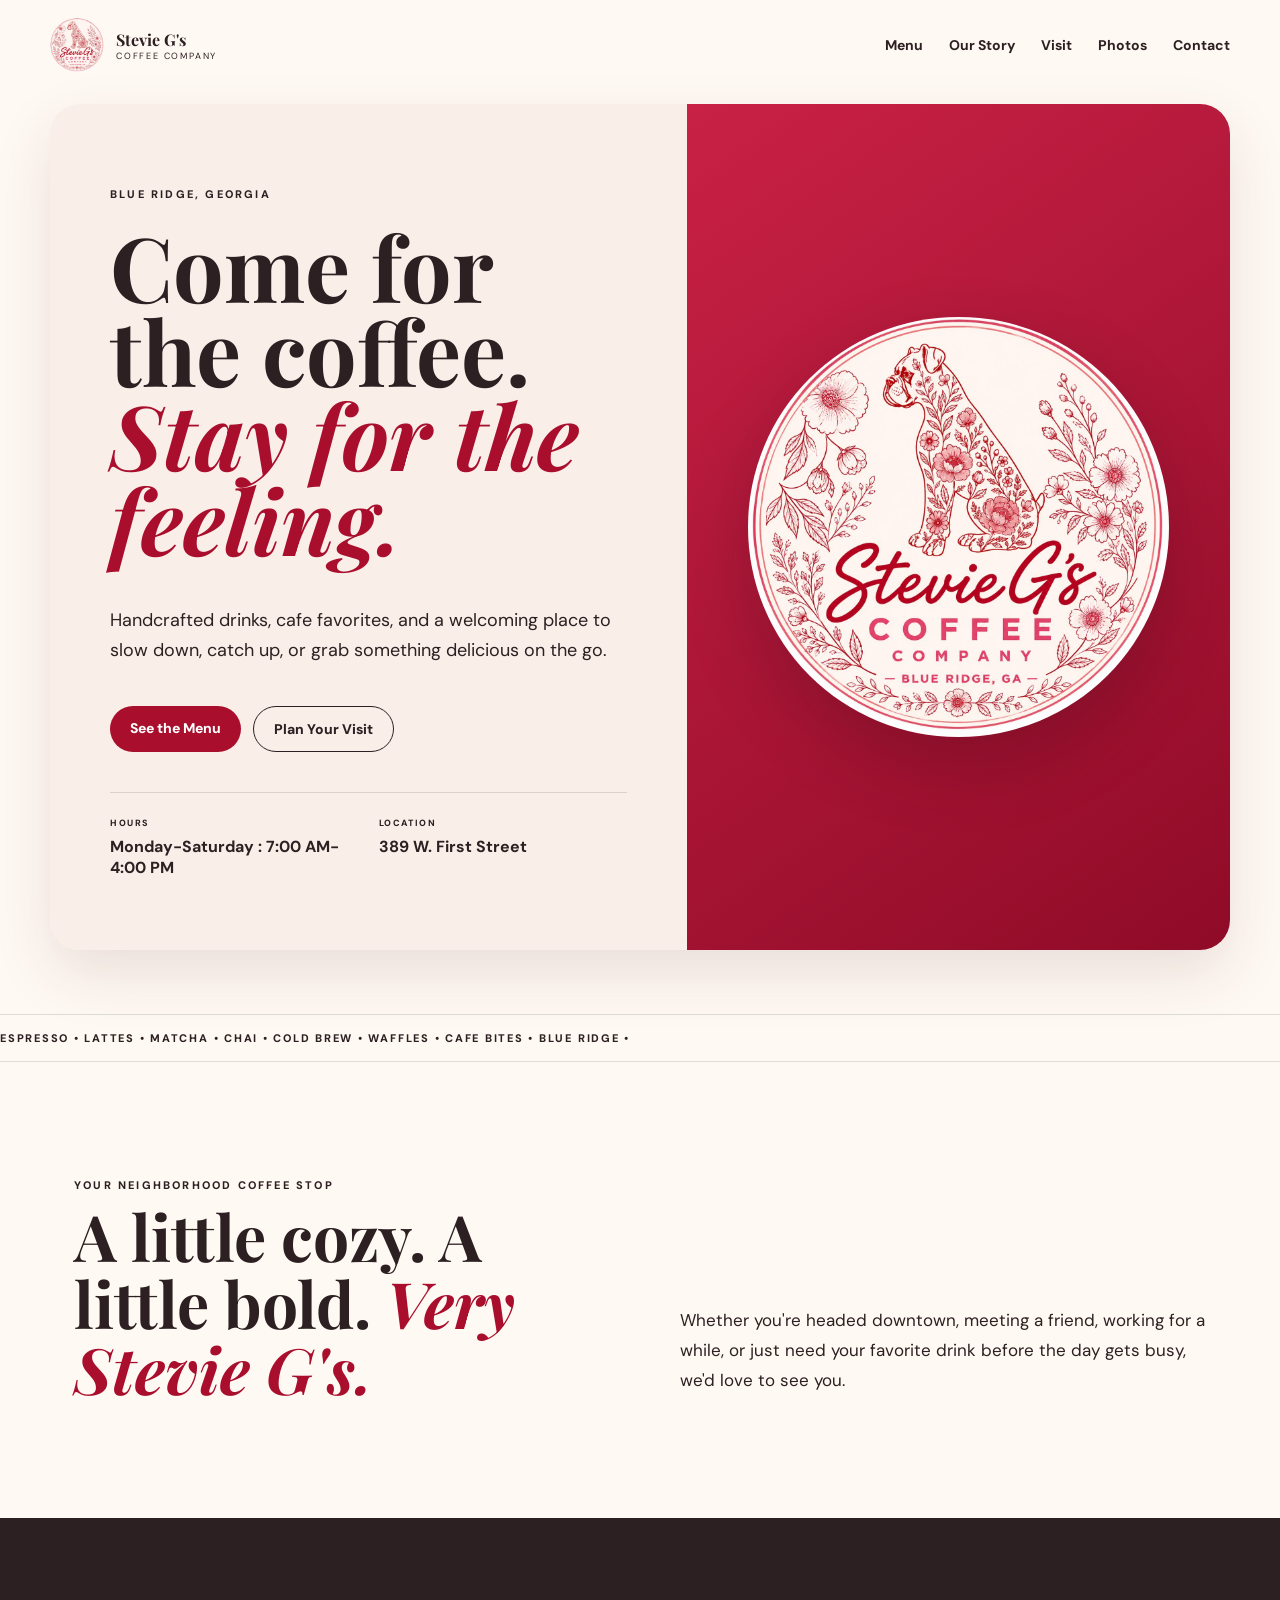
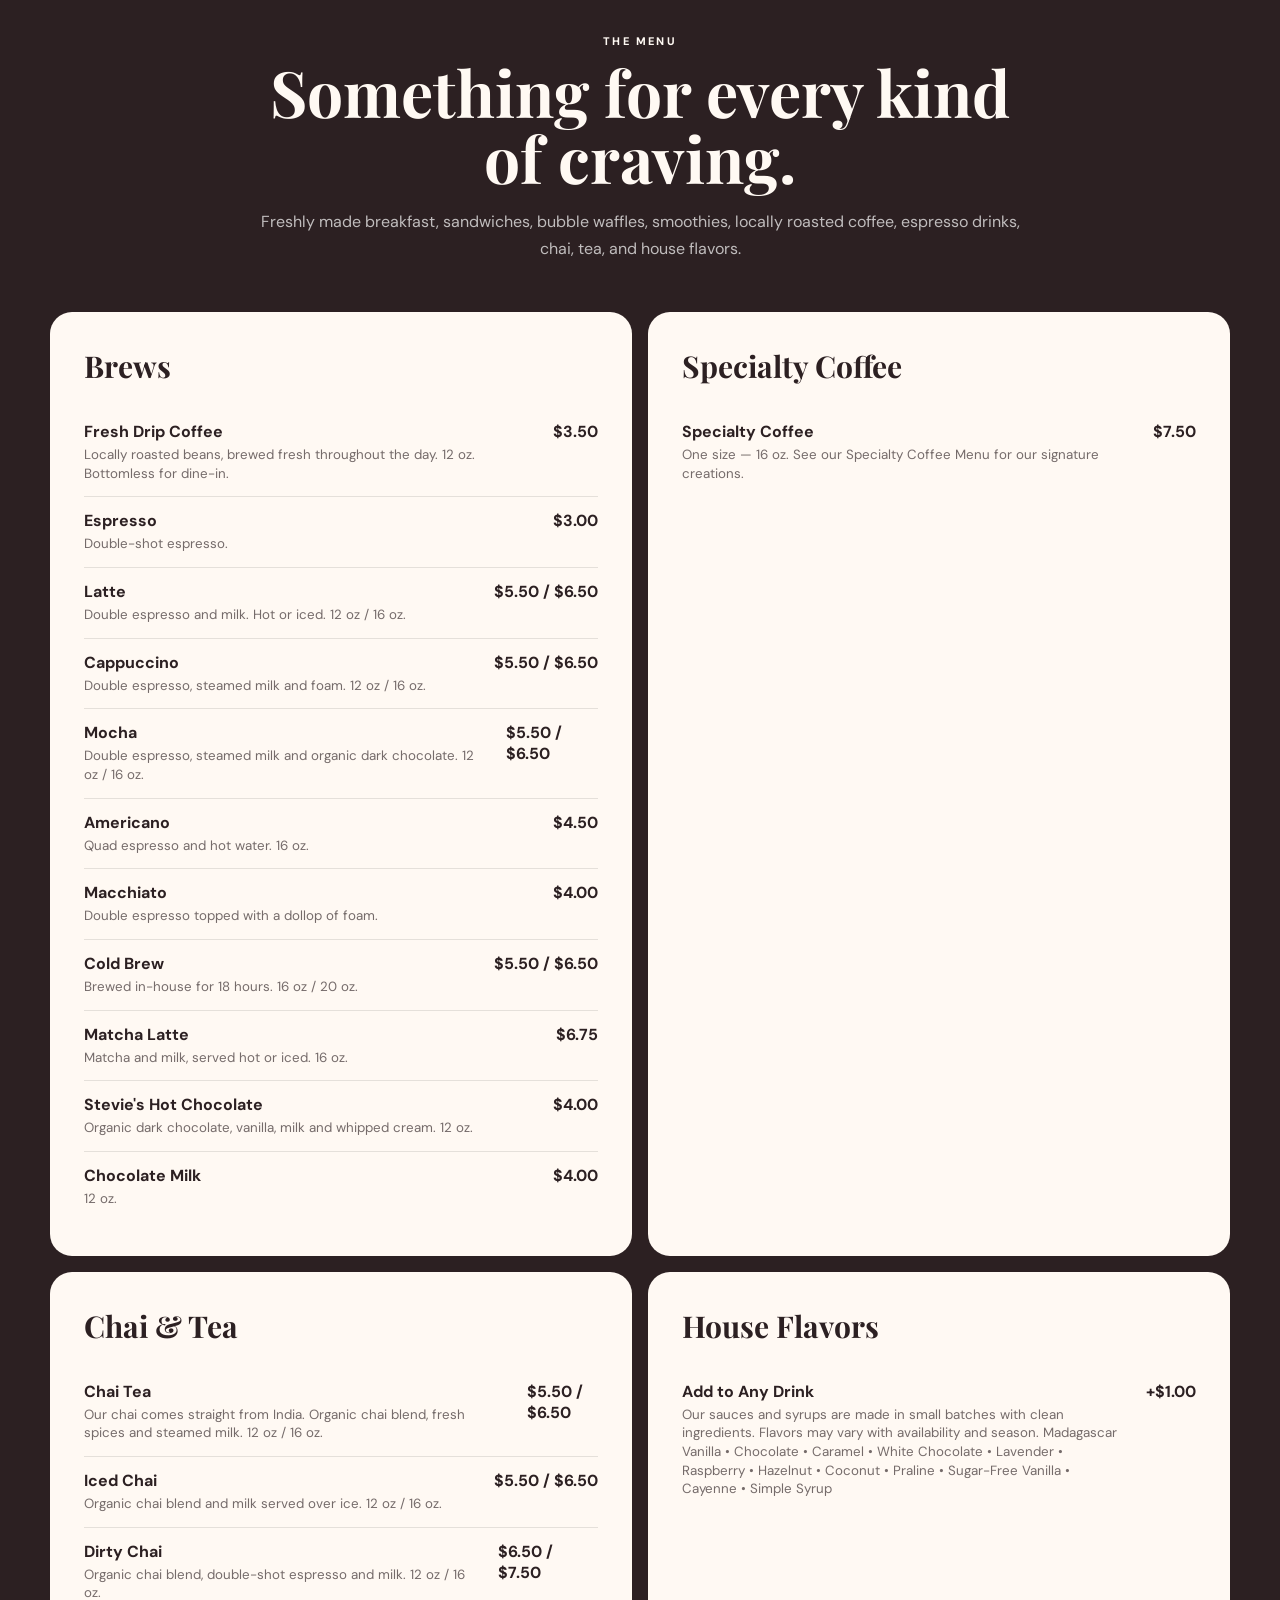
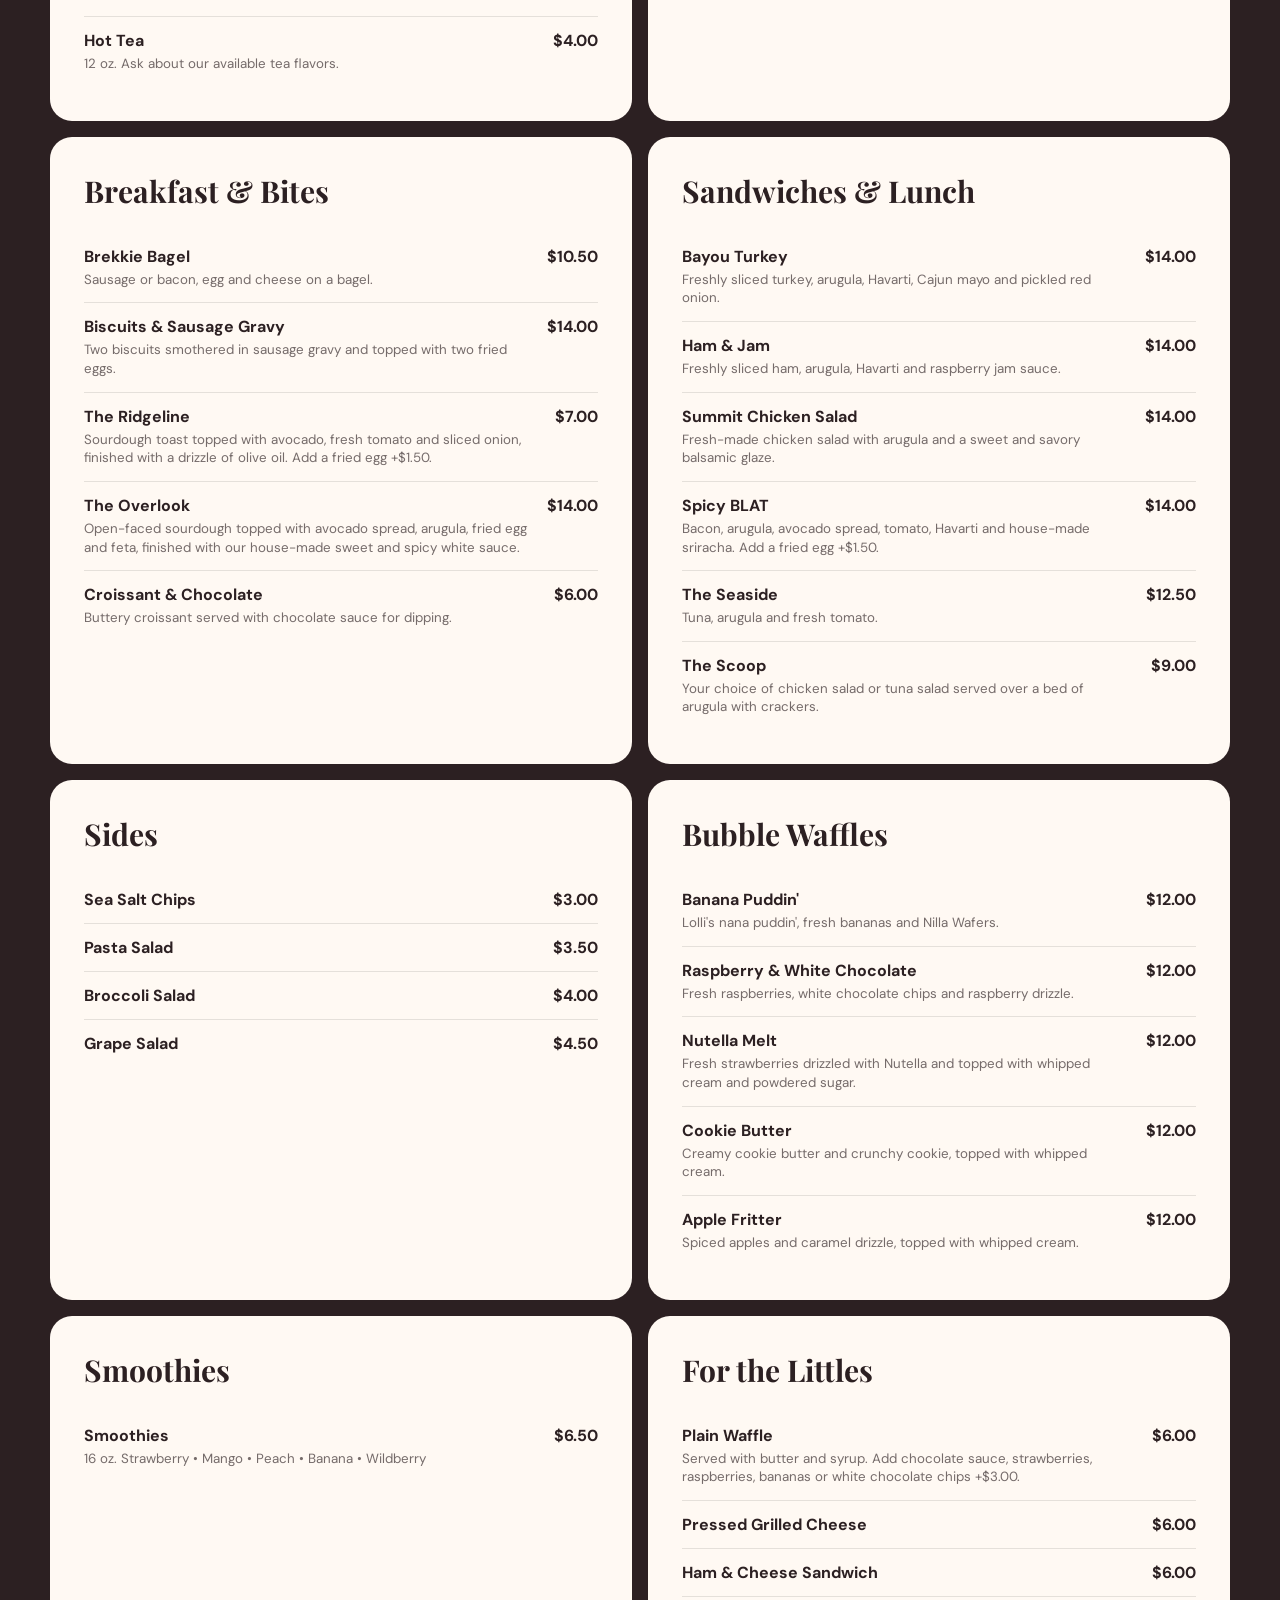
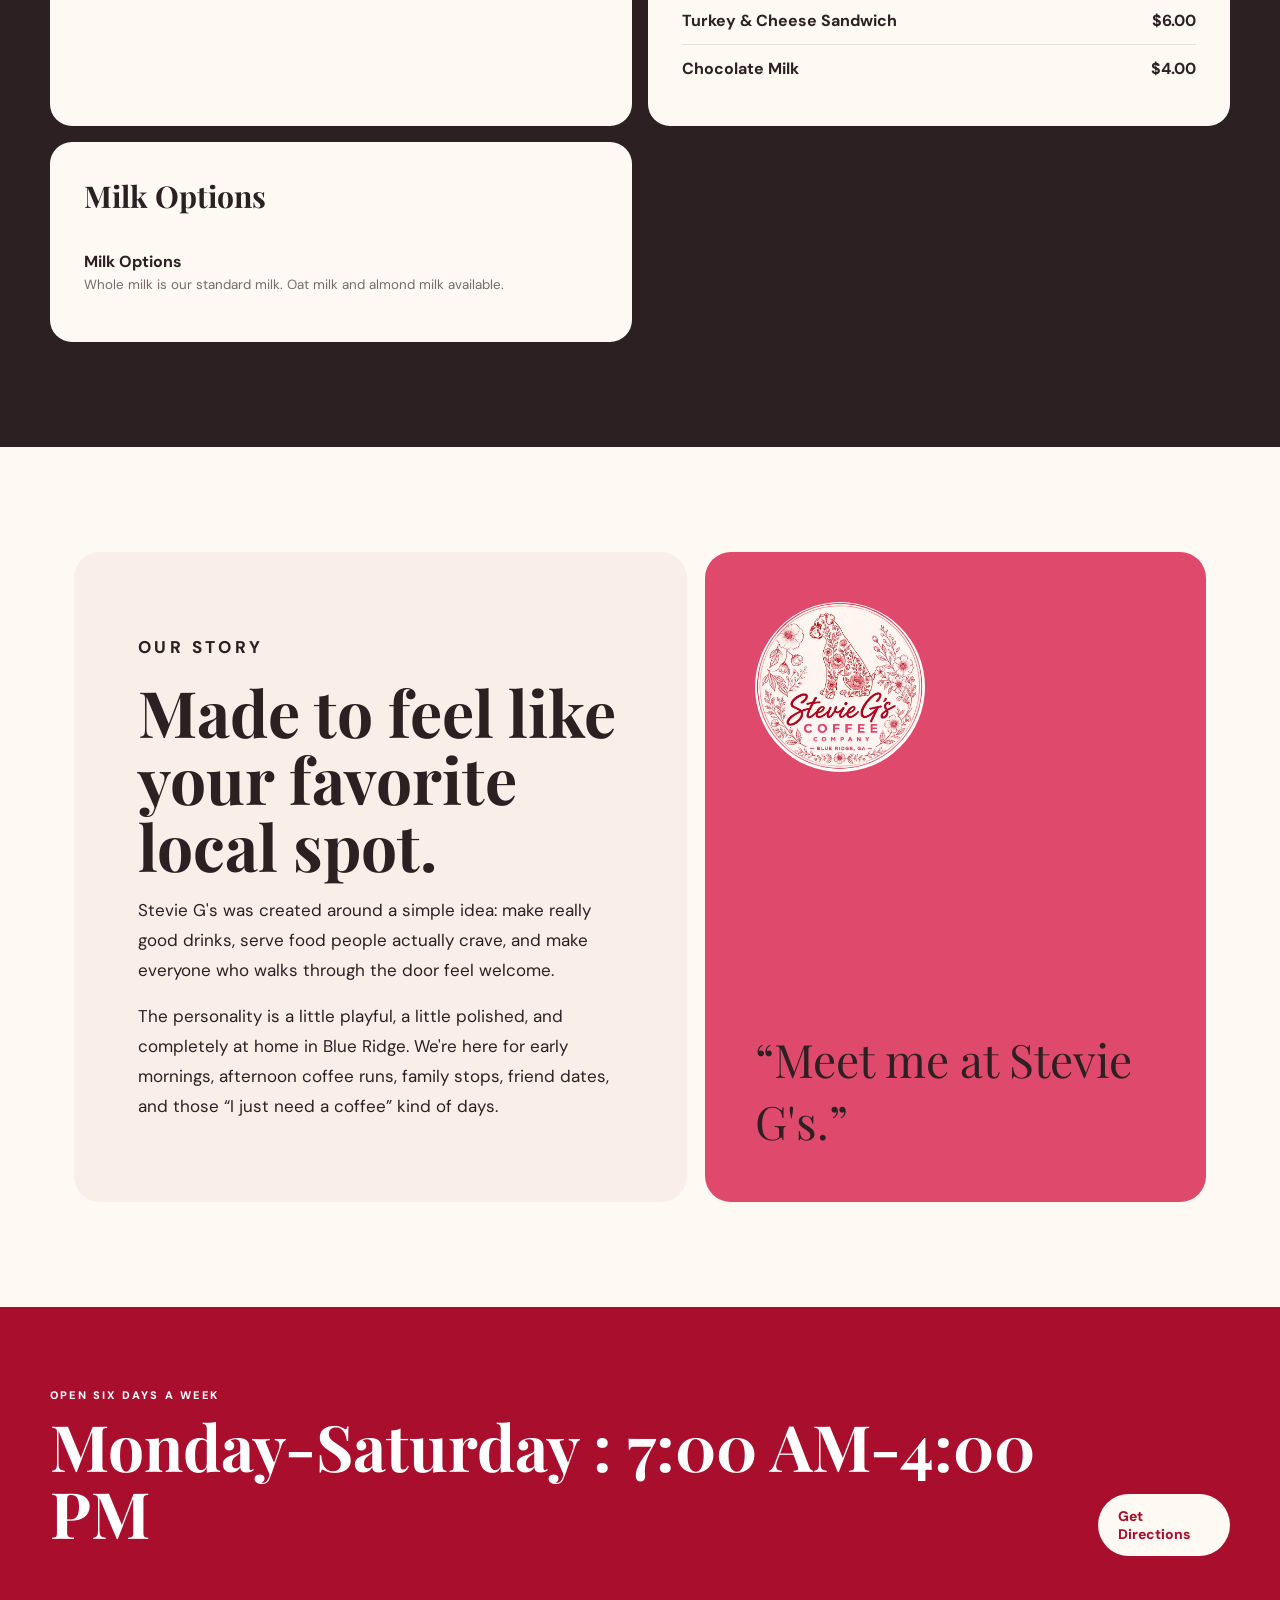
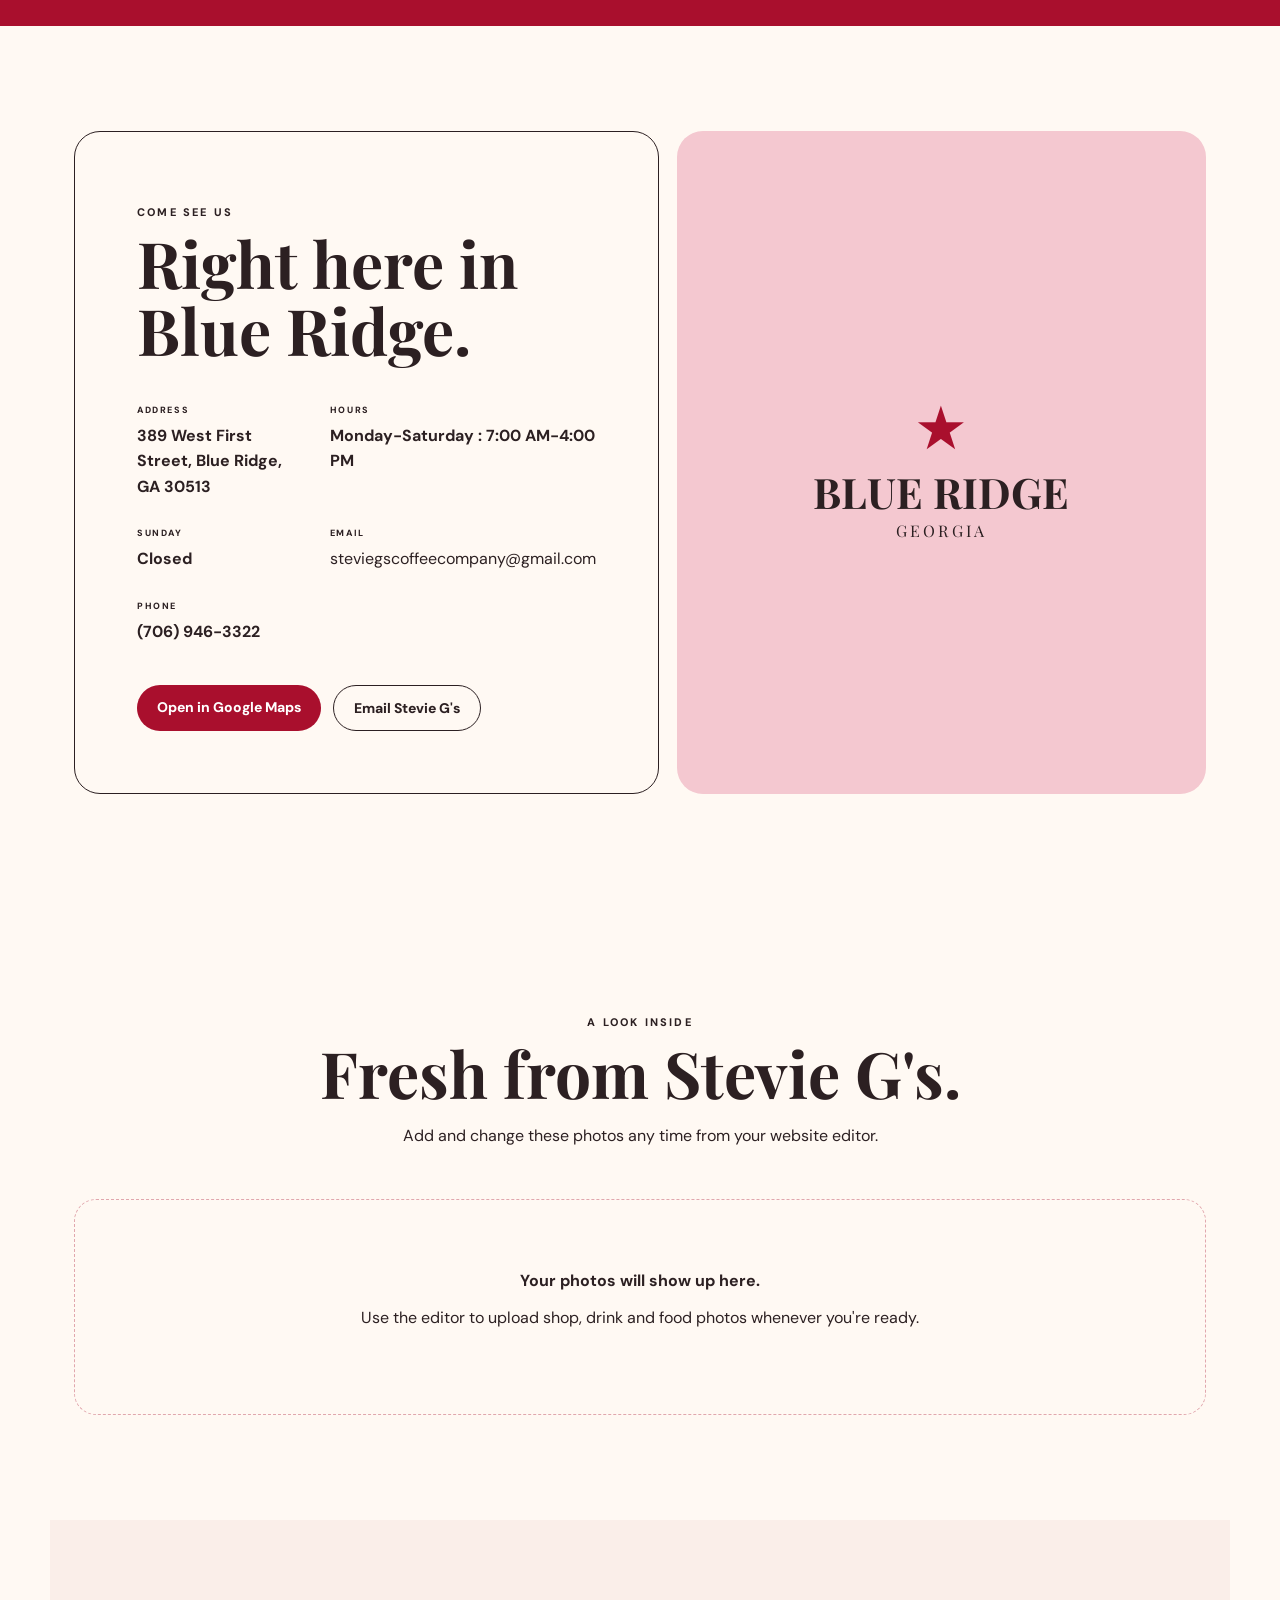
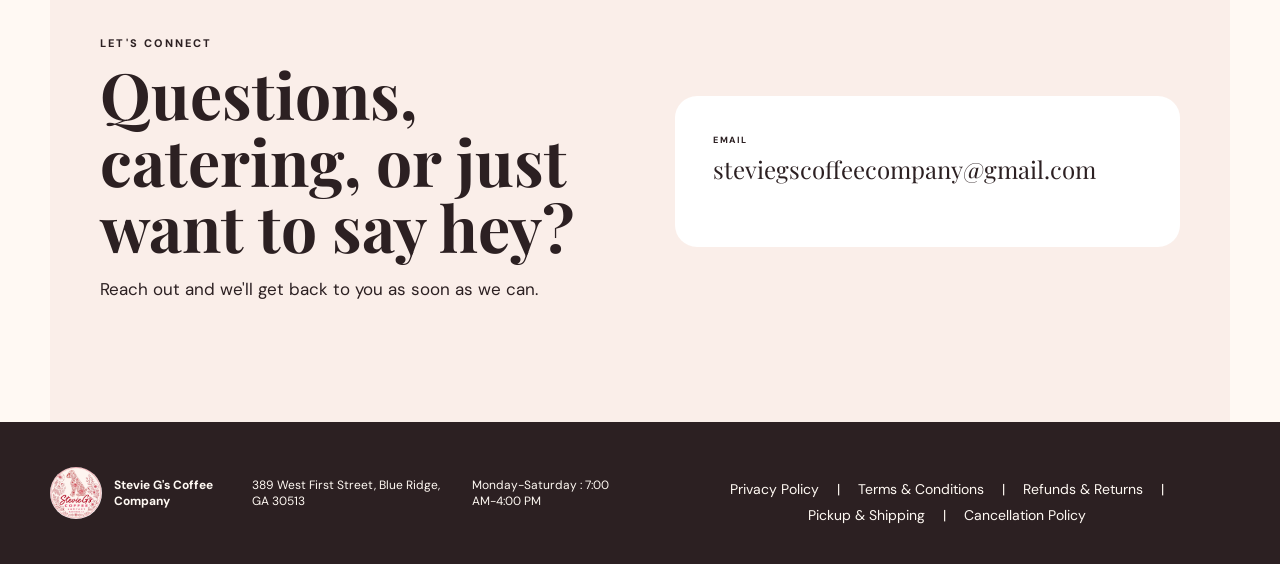
==== index.html @ 9ff04e5b "Add phone information section to index.html" ====
<!doctype html>
<html lang="en">
 <script type="application/ld+json">
{
  "@context": "https://schema.org",
  "@type": "CafeOrCoffeeShop",
  "name": "Stevie G's Coffee Company",
  "url": "https://steviegscoffee.com/",
  "logo": "https://steviegscoffee.com/stevie-gs-logo.jpg",
  "image": "https://steviegscoffee.com/stevie-gs-logo.jpg",
  "telephone": "+1-706-946-3322",
  "priceRange": "$$",
  "description": "Locally owned coffee shop in Blue Ridge, Georgia serving espresso, handcrafted lattes, cold brew, matcha, chai, breakfast and more.",
  "address": {
    "@type": "PostalAddress",
    "streetAddress": "389 West First Street",
    "addressLocality": "Blue Ridge",
    "addressRegion": "GA",
    "postalCode": "30513",
    "addressCountry": "US"
  },
  "openingHoursSpecification": [
    {
      "@type": "OpeningHoursSpecification",
      "dayOfWeek": [
        "Monday",
        "Tuesday",
        "Wednesday",
        "Thursday",
        "Friday",
        "Saturday"
      ],
      "opens": "07:00",
      "closes": "16:00"
    }
  ],
  "areaServed": {
    "@type": "City",
    "name": "Blue Ridge"
  }
}
</script>
<head>
<meta charset="utf-8">
<meta name="viewport" content="width=device-width,initial-scale=1">
<meta name="theme-color" content="#a90f2d">
<title>Stevie G's Coffee Company | Coffee Shop in Blue Ridge, GA</title>
 <meta name="description" content="Stevie G's Coffee Company is a locally owned coffee shop in Blue Ridge, Georgia serving espresso, handcrafted lattes, cold brew, matcha, chai, breakfast and more.">
<link rel="preconnect" href="https://fonts.googleapis.com">
<link rel="preconnect" href="https://fonts.gstatic.com" crossorigin>
<link href="https://fonts.googleapis.com/css2?family=DM+Sans:wght@400;500;600;700&family=Playfair+Display:ital,wght@0,600;0,700;1,600&display=swap" rel="stylesheet">
<link rel="stylesheet" href="styles.css">
</head>
<body>
<header class="site-header">
  <a class="brand" href="#home">
    <img src="stevie-gs-logo.jpg" alt="Stevie G's Coffee Company logo">
    <span><strong>Stevie G's</strong><small>Coffee Company</small></span>
  </a>
  <button class="menu-toggle" aria-expanded="false">☰</button>
  <nav class="site-nav">
    <a href="#menu">Menu</a><a href="#about">Our Story</a><a href="#visit">Visit</a><a href="#gallery">Photos</a><a href="#contact">Contact</a>
  </nav>
</header>

<main>
<section id="home" class="hero">
  <div class="hero-copy">
    <p class="eyebrow">BLUE RIDGE, GEORGIA</p>
    <h1 id="tagline">Come for the coffee.<br><em>Stay for the feeling.</em></h1>
    <p id="hero-text" class="hero-lede"></p>
    <div class="hero-actions">
      <a class="button primary" href="#menu">See the Menu</a>
      <a class="button secondary" href="#visit">Plan Your Visit</a>
    </div>
    <div class="quick">
      <div><span>HOURS</span><strong id="hours-short"></strong></div>
      <div><span>LOCATION</span><strong>389 W. First Street</strong></div>
    </div>
  </div>
  <div class="hero-photo" id="hero-photo-wrap">
    <img id="hero-photo" src="stevie-gs-logo.jpg" alt="Stevie G's Coffee Company">
  </div>
</section>

<section class="ticker"><div>ESPRESSO • LATTES • MATCHA • CHAI • COLD BREW • WAFFLES • CAFE BITES • BLUE RIDGE •</div></section>

<section class="welcome">
  <div>
    <p class="eyebrow">YOUR NEIGHBORHOOD COFFEE STOP</p>
    <h2>A little cozy. A little bold. <em>Very Stevie G's.</em></h2>
  </div>
  <p>Whether you're headed downtown, meeting a friend, working for a while, or just need your favorite drink before the day gets busy, we'd love to see you.</p>
</section>

<section id="menu" class="menu-section">
  <div class="heading light">
    <p class="eyebrow">THE MENU</p>
    <h2>Something for every kind of craving.</h2>
    <p id="menu-intro"></p>
  </div>
  <div id="menu-sections" class="menu-sections"></div>
</section>

<section id="about" class="story">
  <div class="story-copy">
    <p class="eyebrow">OUR STORY</p>
    <h2 id="about-title"></h2>
    <p id="about-1"></p>
    <p id="about-2"></p>
  </div>
  <div class="story-logo">
    <img src="stevie-gs-logo.jpg" alt="">
    <blockquote>“Meet me at Stevie G's.”</blockquote>
  </div>
</section>

<section class="hours-strip">
  <div><p class="eyebrow">OPEN SIX DAYS A WEEK</p><h2 id="hours-large"></h2></div>
  <a class="button cream" href="#visit">Get Directions</a>
</section>

<section id="visit" class="visit">
  <div class="visit-card">
    <p class="eyebrow">COME SEE US</p><h2>Right here in Blue Ridge.</h2>
    <div class="details">
      <div><span>ADDRESS</span><strong id="address"></strong></div>
      <div><span>HOURS</span><strong id="hours"></strong></div>
      <div><span>SUNDAY</span><strong id="sunday"></strong></div>
      <div><span>EMAIL</span><a id="email-link"></a></div>
     <div><span>PHONE</span><strong id="phone"></strong></div>
    </div>
    <div class="hero-actions">
      <a id="maps-link" class="button primary" target="_blank" rel="noopener">Open in Google Maps</a>
      <a id="email-button" class="button secondary">Email Stevie G's</a>
      <a id="order-button" class="button secondary hidden" target="_blank" rel="noopener">Order Online</a>
    </div>
  </div>
  <div class="map-card"><div class="pin">★</div><strong>BLUE RIDGE</strong><span>GEORGIA</span></div>
</section>

<section id="gallery" class="gallery">
  <div class="heading">
    <p class="eyebrow">A LOOK INSIDE</p><h2>Fresh from Stevie G's.</h2>
    <p>Add and change these photos any time from your website editor.</p>
  </div>
  <div id="gallery-grid" class="gallery-grid"></div>
</section>

<section id="contact" class="contact">
  <div>
    <p class="eyebrow">LET'S CONNECT</p><h2>Questions, catering, or just want to say hey?</h2>
    <p>Reach out and we'll get back to you as soon as we can.</p>
  </div>
  <div class="contact-card">
    <span>EMAIL</span><a id="contact-email"></a>
    <div id="social-links" class="social-links"></div>
  </div>
</section>
</main>

<footer>
  <div class="footer-brand"><img src="stevie-gs-logo.jpg" alt=""><strong>Stevie G's Coffee Company</strong></div>
  <p id="footer-address"></p><p id="footer-hours"></p>
  <div class="policy-links" style="display:flex; flex-wrap:wrap; justify-content:center; gap:8px 18px; margin-top:18px; font-size:14px;">
  <a href="privacy.html">Privacy Policy</a>
  <span>|</span>
  <a href="terms.html">Terms &amp; Conditions</a>
  <span>|</span>
  <a href="refunds.html">Refunds &amp; Returns</a>
  <span>|</span>
  <a href="shipping.html">Pickup &amp; Shipping</a>
  <span>|</span>
  <a href="cancellations.html">Cancellation Policy</a>
</div>
</footer>
<script src="script.js"></script>
</body>
</html>
---- styles.css ----
:root{--ink:#2c2022;--berry:#a90f2d;--rose:#df496b;--blush:#faeee9;--cream:#fff9f3;--soft:#f4c8d0;--max:1180px}
*{box-sizing:border-box}html{scroll-behavior:smooth}body{margin:0;background:var(--cream);color:var(--ink);font-family:"DM Sans",sans-serif}a{text-decoration:none;color:inherit}img{max-width:100%;display:block}.hidden{display:none!important}.site-header{width:min(var(--max),calc(100% - 32px));margin:auto;padding:18px 0;display:flex;align-items:center;justify-content:space-between;position:relative;z-index:10}.brand{display:flex;align-items:center;gap:12px}.brand img{width:54px;height:54px;border-radius:50%;object-fit:cover}.brand span{display:flex;flex-direction:column}.brand strong,h1,h2,h3,blockquote{font-family:"Playfair Display",serif}.brand small{font-size:9px;letter-spacing:.2em;text-transform:uppercase}.site-nav{display:flex;gap:26px;font-size:14px;font-weight:700}.menu-toggle{display:none;border:0;background:none;font-size:26px}.hero{width:min(var(--max),calc(100% - 32px));margin:14px auto 64px;display:grid;grid-template-columns:1.08fr .92fr;min-height:640px;border-radius:30px;overflow:hidden;box-shadow:0 24px 60px rgba(85,34,44,.12)}.hero-copy{background:var(--blush);padding:72px 60px;display:flex;flex-direction:column;justify-content:center}.eyebrow{font-size:11px;font-weight:800;letter-spacing:.2em}.hero h1{font-size:clamp(52px,7vw,90px);line-height:.94;margin:12px 0 26px}.hero h1 em,h2 em{color:var(--berry)}.hero-lede{font-size:18px;line-height:1.7}.hero-actions{display:flex;gap:12px;flex-wrap:wrap;margin-top:22px}.button{display:inline-flex;padding:13px 20px;border-radius:999px;font-size:14px;font-weight:800}.primary{background:var(--berry);color:#fff}.secondary{border:1px solid var(--ink)}.cream{background:var(--cream);color:var(--berry)}.quick{display:grid;grid-template-columns:1fr 1fr;gap:20px;border-top:1px solid rgba(0,0,0,.12);padding-top:24px;margin-top:40px}.quick span,.details span,.contact-card span{display:block;font-size:9px;letter-spacing:.18em;font-weight:800;margin-bottom:7px}.hero-photo{background:linear-gradient(145deg,#c92146,#8f0b27);display:grid;place-items:center;padding:50px}.hero-photo img{width:min(470px,95%);aspect-ratio:1;border-radius:50%;object-fit:cover;box-shadow:0 28px 70px rgba(46,7,16,.24)}.ticker{overflow:hidden;white-space:nowrap;border-block:1px solid rgba(0,0,0,.12);padding:16px 0;font-size:11px;font-weight:800;letter-spacing:.16em}.ticker div{width:max-content}.welcome,.story,.visit,.contact,.gallery{width:min(var(--max),100%);margin:auto;padding:105px 24px}.welcome{display:grid;grid-template-columns:1fr 1fr;gap:80px;align-items:end}.welcome h2,.heading h2,.story h2,.visit h2,.contact h2,.hours-strip h2{font-size:clamp(42px,5vw,68px);line-height:1.04;margin:10px 0}.welcome>p{font-size:17px;line-height:1.75}.menu-section{background:var(--ink);color:var(--cream);padding:105px 24px}.heading{max-width:760px;margin:0 auto 50px;text-align:center}.heading p:last-child{line-height:1.7}.light p:last-child{color:rgba(255,255,255,.7)}.menu-sections{width:min(var(--max),100%);margin:auto;display:grid;grid-template-columns:repeat(2,1fr);gap:16px}.menu-box{background:#fff9f3;color:var(--ink);border-radius:22px;padding:34px}.menu-box h3{font-size:30px;margin:0 0 22px}.menu-item{display:flex;justify-content:space-between;gap:20px;padding:13px 0;border-top:1px solid rgba(0,0,0,.1)}.menu-item:first-of-type{border-top:0}.menu-item strong{display:block}.menu-item small{display:block;margin-top:4px;opacity:.65;line-height:1.4}.empty-note{opacity:.6;font-style:italic}.story{display:grid;grid-template-columns:1.1fr .9fr;gap:18px}.story-copy{background:var(--blush);padding:64px;border-radius:26px}.story-copy p{font-size:17px;line-height:1.75}.story-logo{background:var(--rose);border-radius:26px;padding:50px;display:flex;flex-direction:column;justify-content:flex-end}.story-logo img{width:170px;height:170px;border-radius:50%;object-fit:cover;margin-bottom:auto}.story-logo blockquote{font-size:46px;margin:30px 0 0}.hours-strip{background:var(--berry);color:#fff;padding:70px max(24px,calc((100vw - var(--max))/2));display:flex;justify-content:space-between;align-items:end;gap:30px}.hours-strip h2{white-space:pre-line}.visit{display:grid;grid-template-columns:1.05fr .95fr;gap:18px}.visit-card{border:1px solid var(--ink);border-radius:26px;padding:62px}.details{display:grid;grid-template-columns:1fr 1fr;gap:28px;margin:40px 0}.details strong,.details a{line-height:1.6}.map-card{min-height:520px;border-radius:26px;background:var(--soft);display:flex;flex-direction:column;justify-content:center;align-items:center;font-family:"Playfair Display",serif}.map-card .pin{font-size:60px;color:var(--berry)}.map-card strong{font-size:42px}.map-card span{letter-spacing:.2em}.gallery-grid{display:grid;grid-template-columns:repeat(3,1fr);gap:14px}.gallery-grid img{width:100%;height:320px;object-fit:cover;border-radius:20px}.gallery-empty{grid-column:1/-1;border:1px dashed rgba(169,15,45,.35);border-radius:22px;padding:70px 20px;text-align:center}.contact{display:grid;grid-template-columns:1fr 1fr;gap:70px;align-items:center;background:var(--blush);max-width:none;padding-inline:max(24px,calc((100vw - var(--max))/2))}.contact>div:first-child>p:last-child{font-size:17px}.contact-card{background:#fff;border-radius:22px;padding:38px}.contact-card>a{font-family:"Playfair Display",serif;font-size:24px;word-break:break-word}.social-links{display:flex;gap:10px;margin-top:24px;flex-wrap:wrap}.social-links a{border:1px solid var(--ink);border-radius:999px;padding:9px 14px;font-size:13px;font-weight:700}footer{background:var(--ink);color:var(--cream);padding:40px max(24px,calc((100vw - var(--max))/2));display:flex;justify-content:space-between;gap:30px;align-items:center;font-size:12px}.footer-brand{display:flex;gap:12px;align-items:center}.footer-brand img{width:52px;height:52px;border-radius:50%;object-fit:cover}
@media(max-width:900px){.menu-toggle{display:block}.site-nav{display:none;position:absolute;top:76px;left:0;right:0;background:var(--cream);padding:20px;border-radius:16px;box-shadow:0 20px 50px rgba(0,0,0,.12);flex-direction:column}.site-nav.open{display:flex}.hero,.welcome,.story,.visit,.contact{grid-template-columns:1fr}.hero-copy{padding:55px 36px}.hero-photo{min-height:450px}.menu-sections{grid-template-columns:1fr}.welcome{gap:24px}.contact{gap:25px}.gallery-grid{grid-template-columns:1fr 1fr}footer{flex-direction:column;align-items:flex-start}}
@media(max-width:560px){.brand span{display:none}.hero{width:calc(100% - 20px)}.hero-copy{padding:44px 24px}.hero h1{font-size:50px}.quick,.details{grid-template-columns:1fr}.hero-photo{min-height:360px;padding:30px}.welcome,.story,.visit,.gallery{padding:75px 20px}.story-copy,.story-logo,.visit-card{padding:34px 26px}.gallery-grid{grid-template-columns:1fr}.gallery-grid img{height:260px}.hours-strip{flex-direction:column;align-items:flex-start}.contact{padding-block:75px}}

                                                                                                                                                                                                                                                                                                                                                                                                                    /* Keep contact email from breaking awkwardly */
#contact-email {
  white-space: nowrap;
  font-size: clamp(16px, 2vw, 24px);
}

@media (max-width: 560px) {
  #contact-email {
    font-size: 14px;
  }
}
.contact-card {
  min-width: 360px;
}

#contact-email {
  display: block;
  white-space: nowrap !important;
  overflow-wrap: normal !important;
  word-break: normal !important;
}

@media (max-width: 560px) {
  .contact-card {
    min-width: 0;
    width: 100%;
  }

  #contact-email {
    font-size: 13px;
  }
}
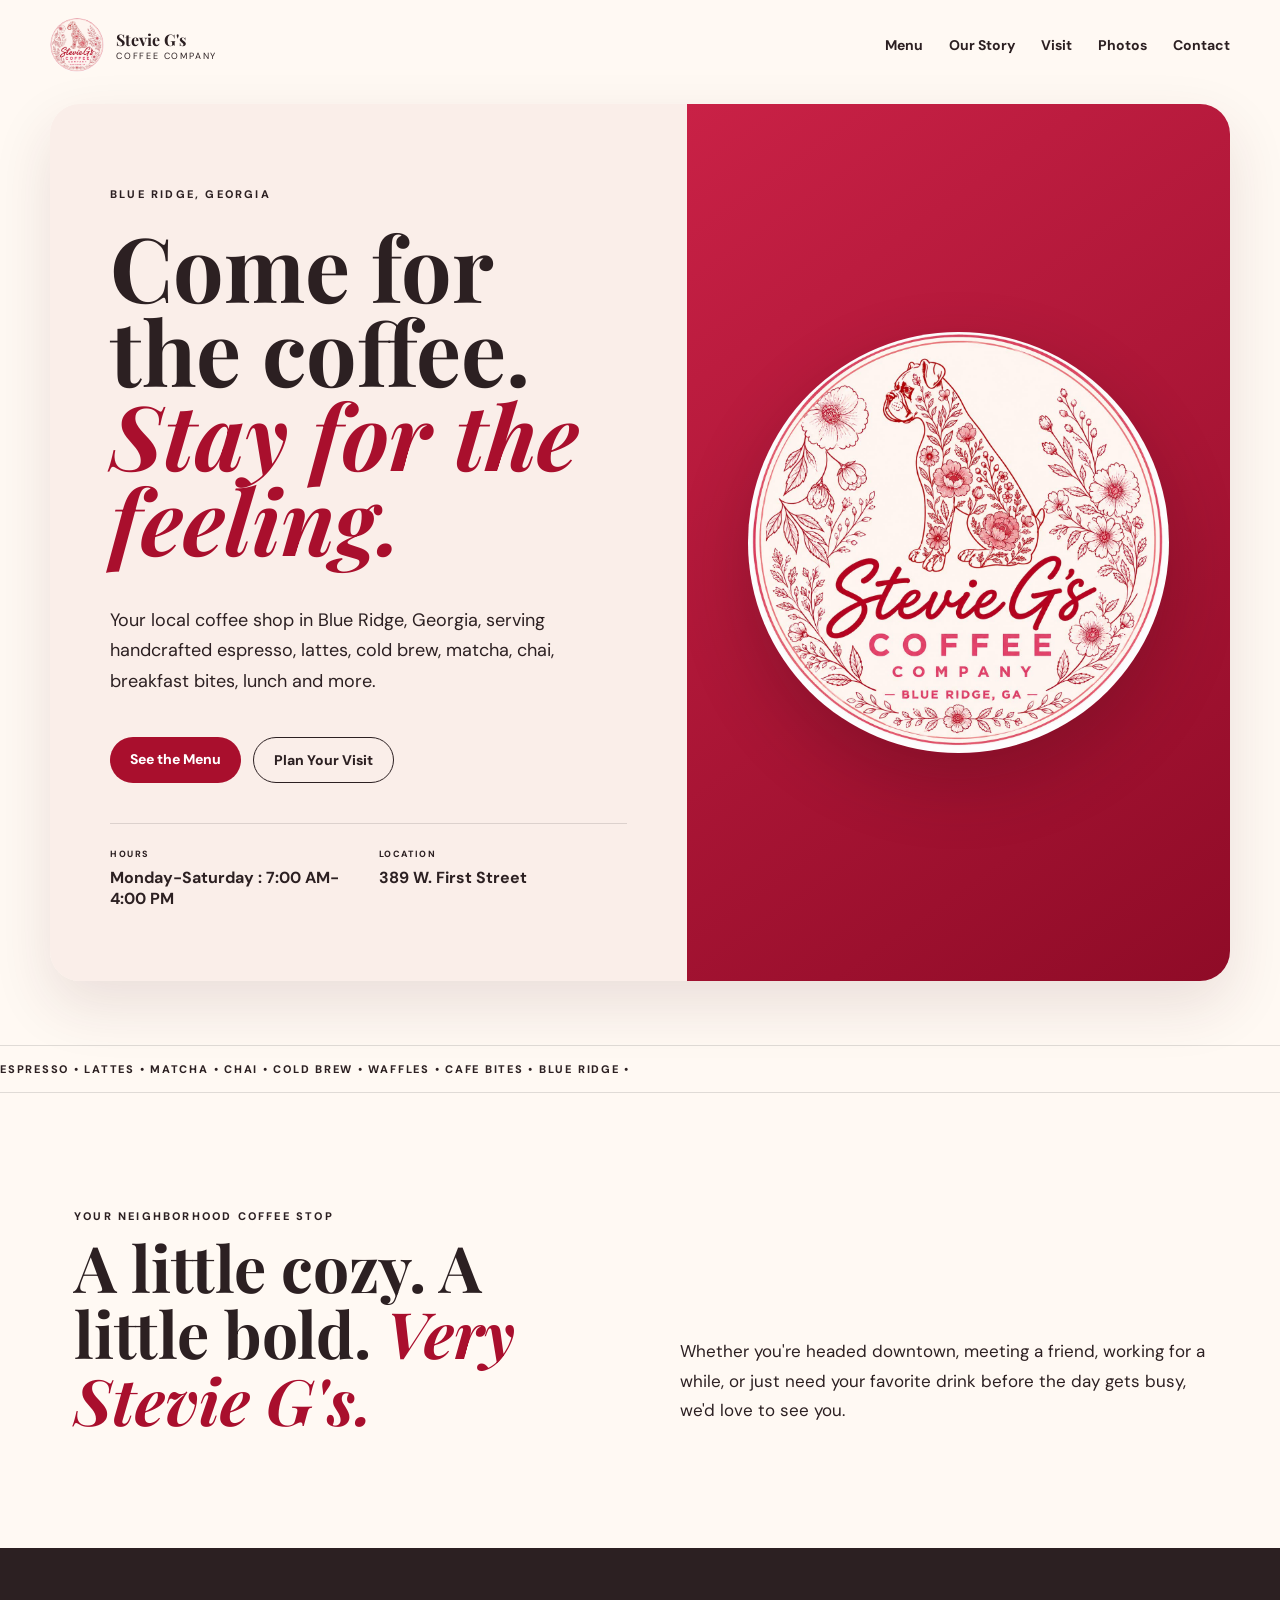
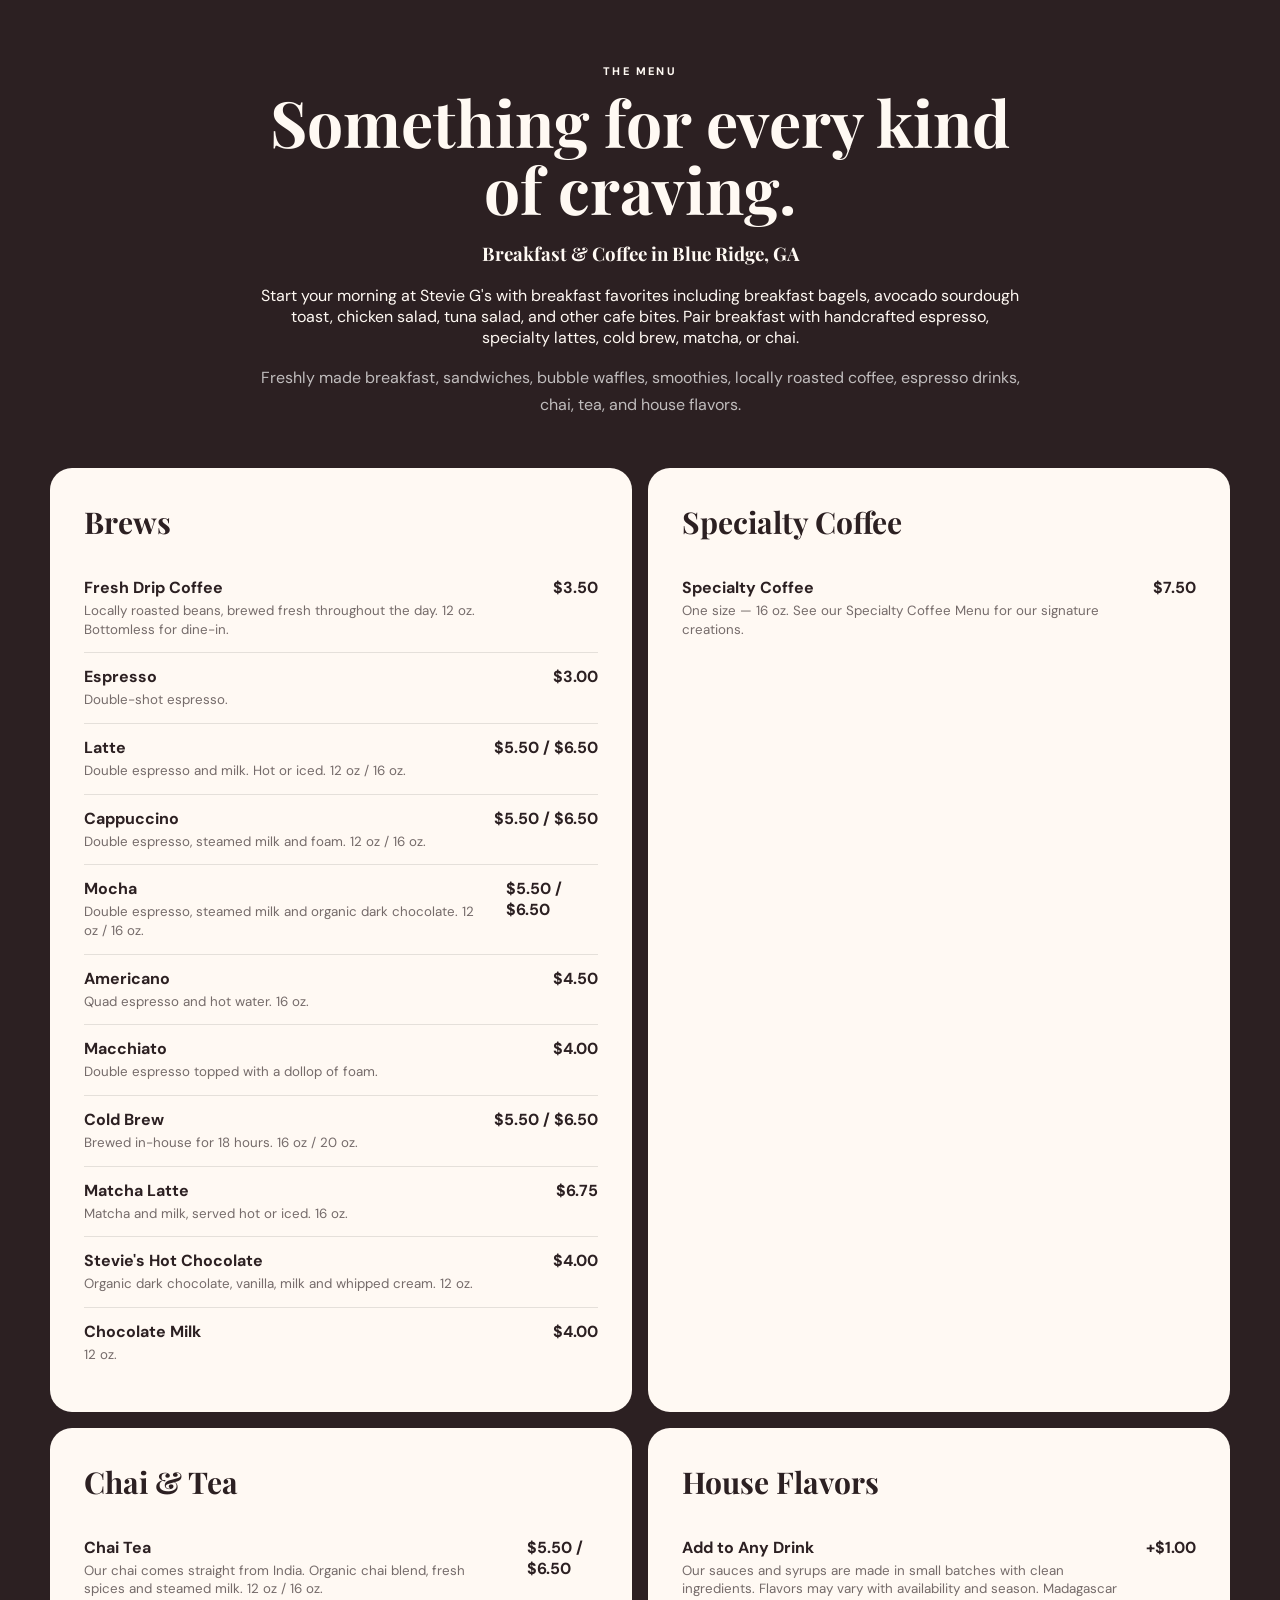
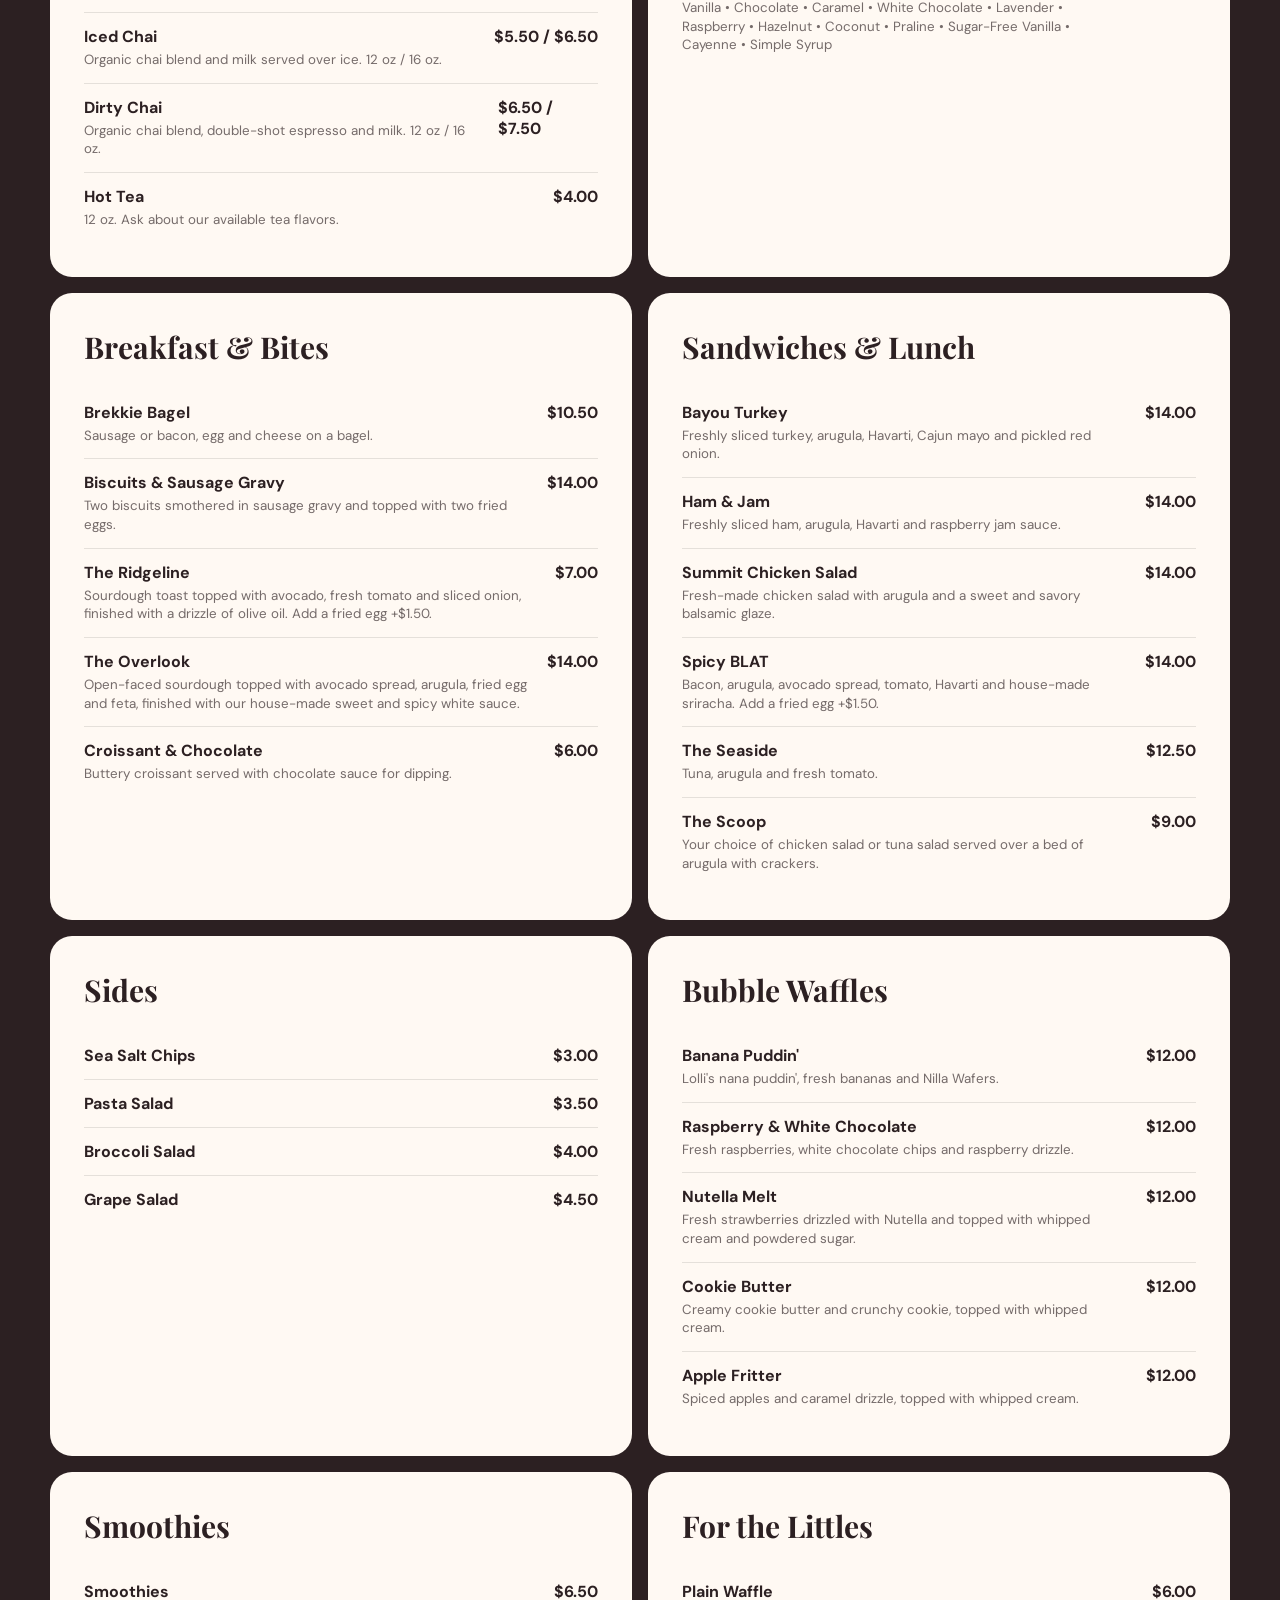
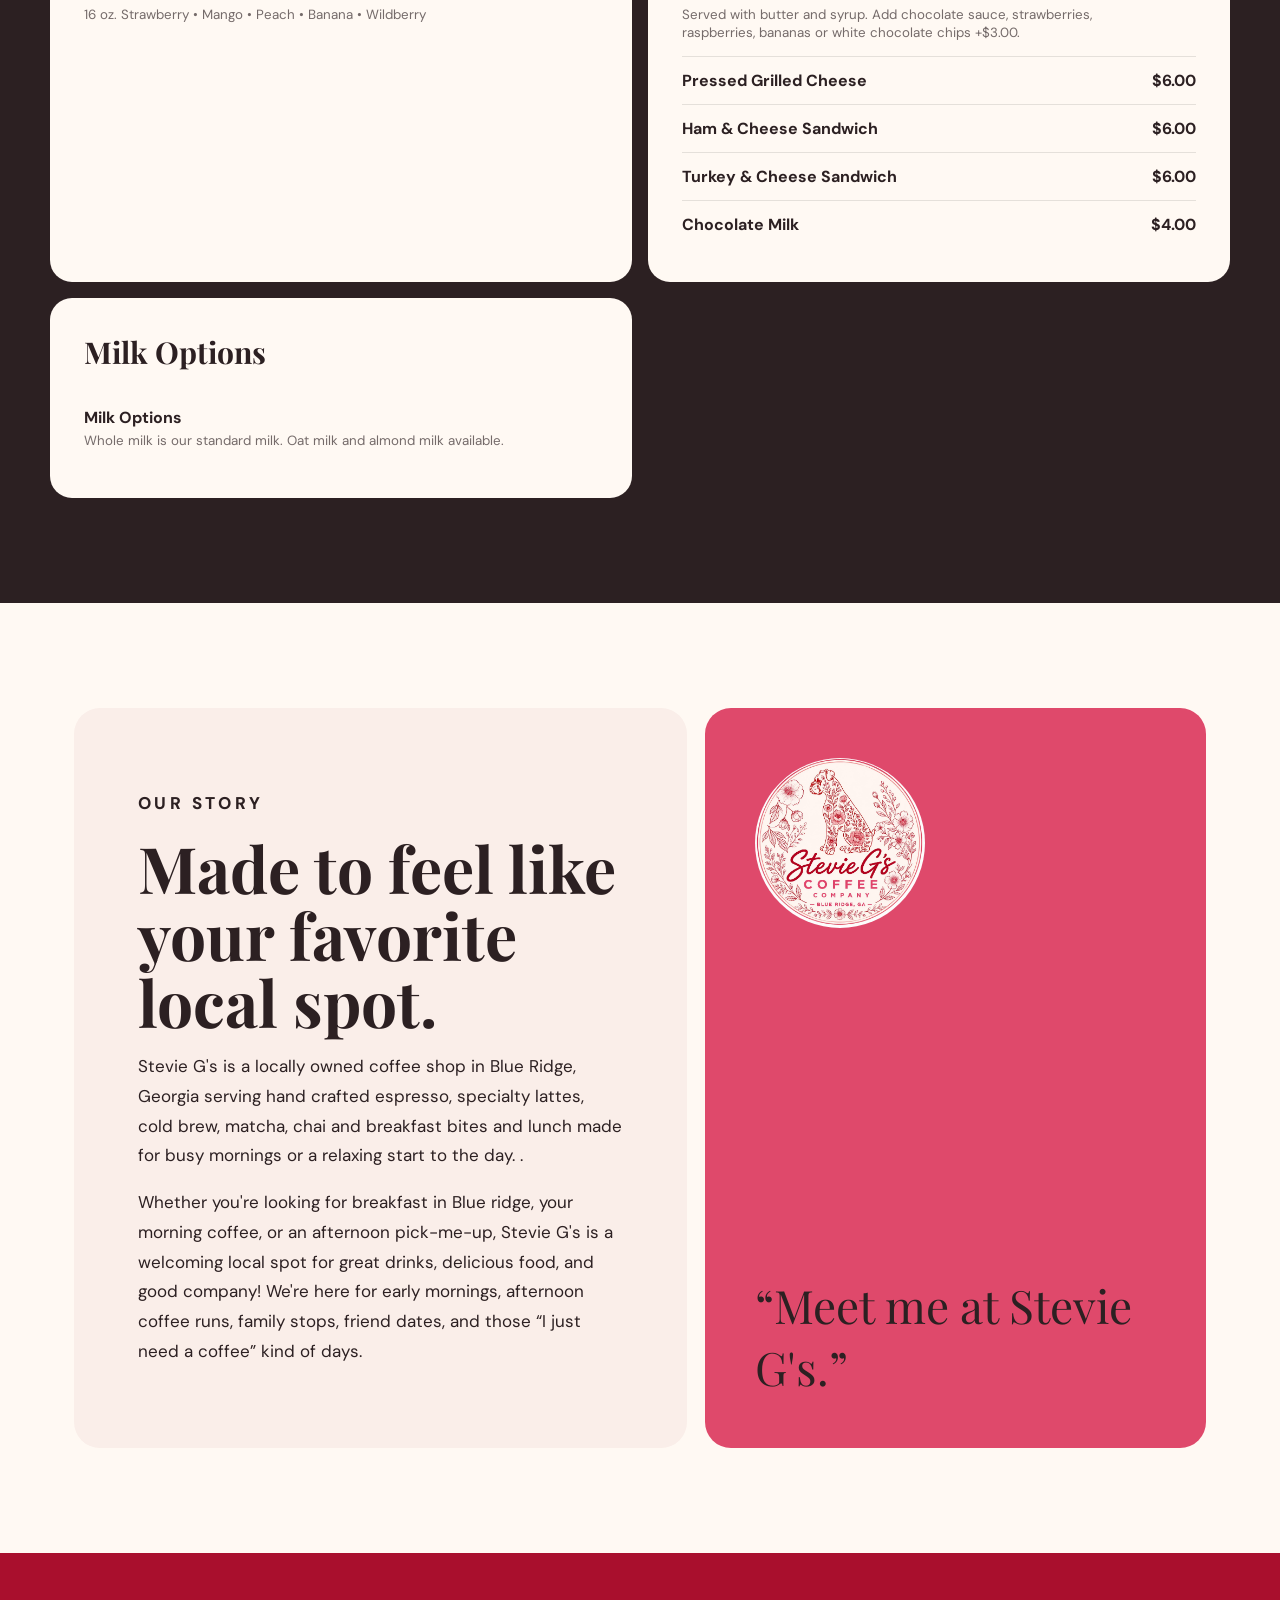
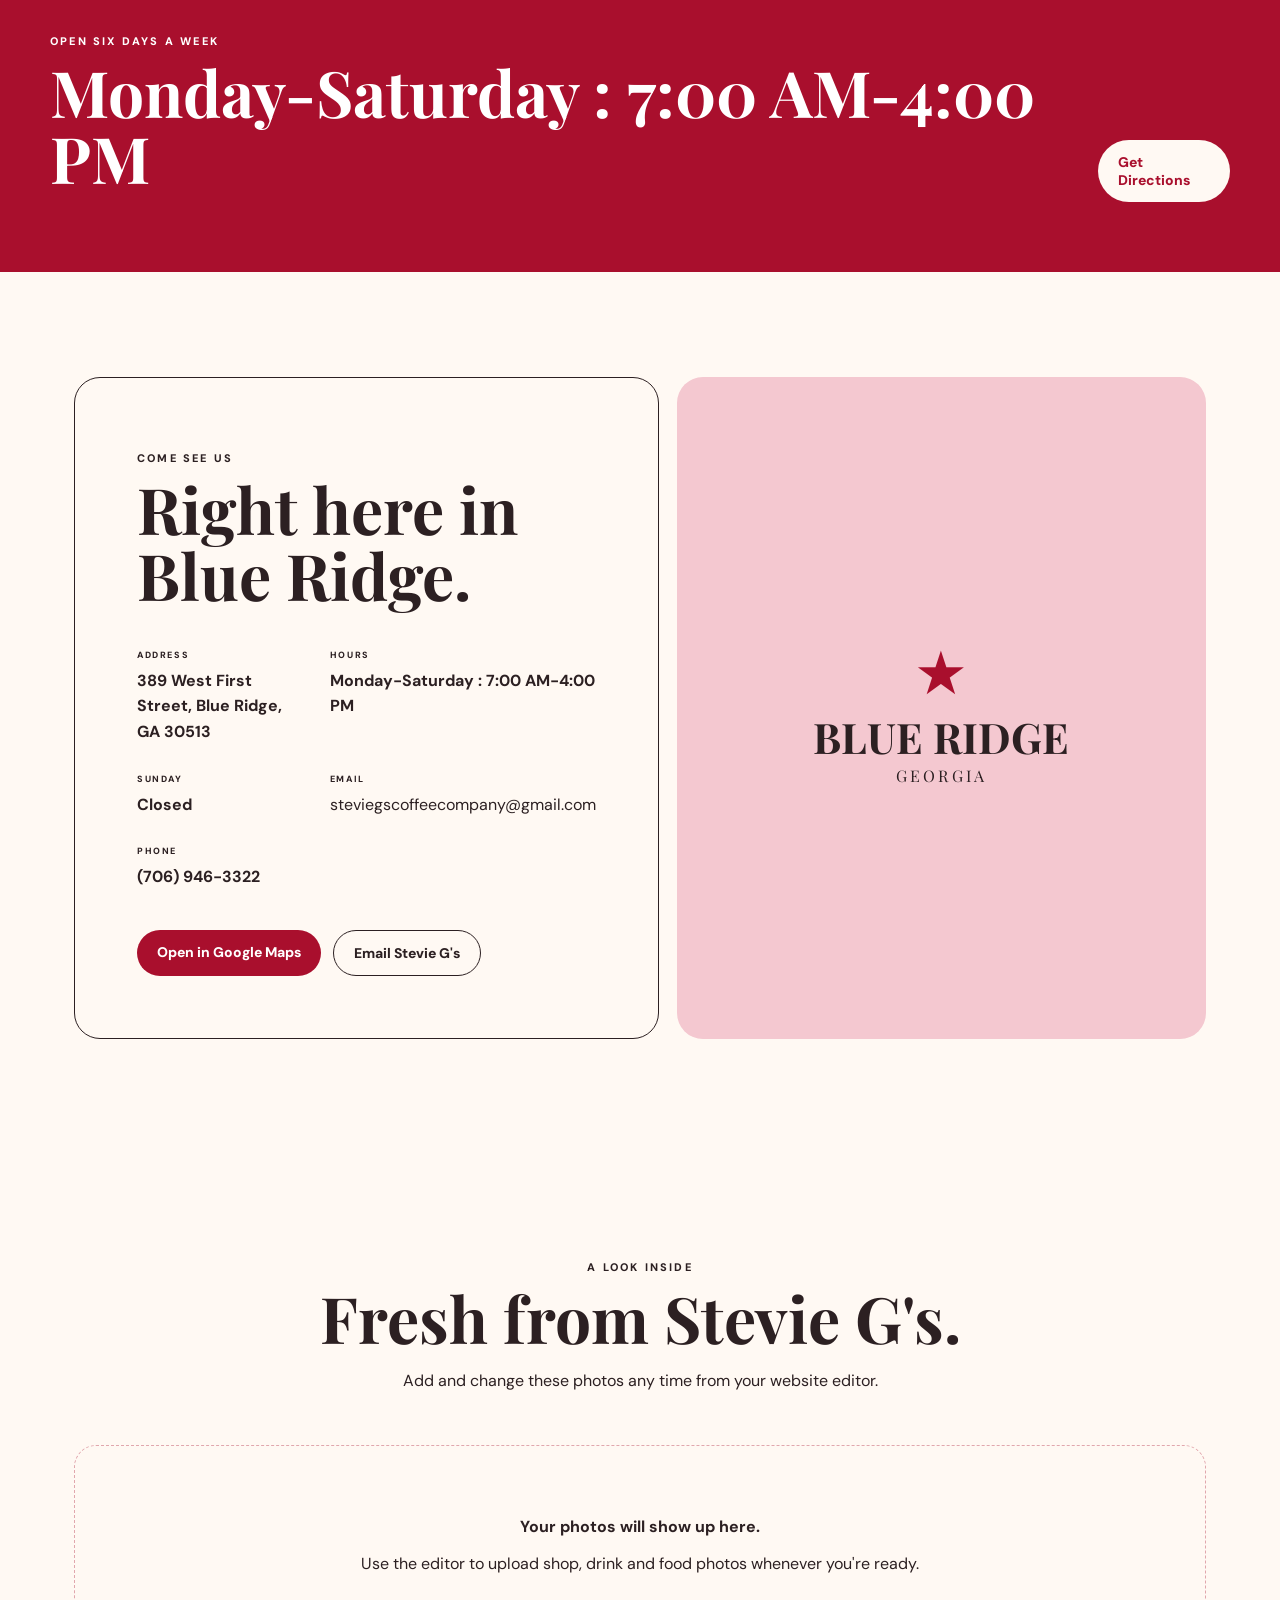
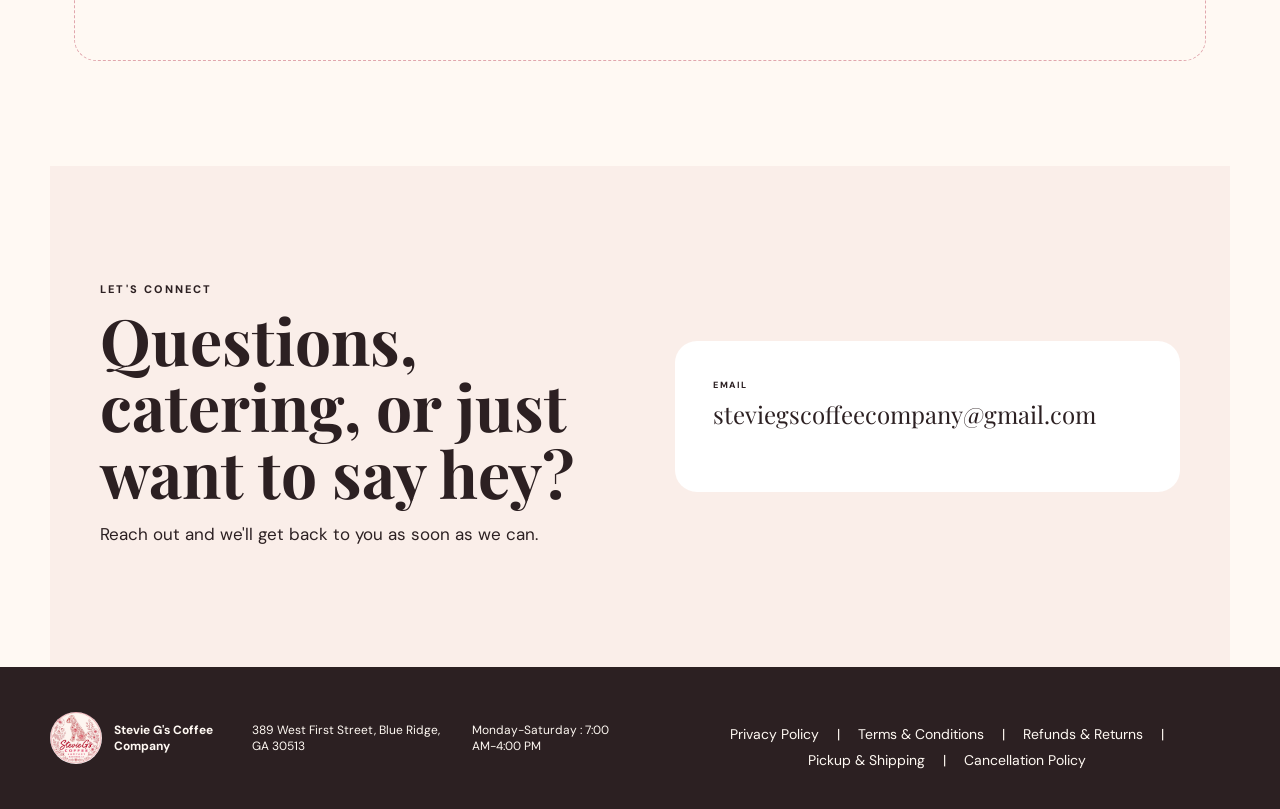
==== commit 16d41ddb: "Add breakfast and coffee details to the menu section Added a new section for breakfast and coffee of" ====
--- a/index.html
+++ b/index.html
@@ -97,6 +97,8 @@
   <div class="heading light">
     <p class="eyebrow">THE MENU</p>
     <h2>Something for every kind of craving.</h2>
+   <h3>Breakfast & Coffee in Blue Ridge, GA</h3>
+<p>Start your morning at Stevie G's with breakfast favorites including breakfast bagels, avocado sourdough toast, chicken salad, tuna salad, and other cafe bites. Pair breakfast with handcrafted espresso, specialty lattes, cold brew, matcha, or chai.</p>
     <p id="menu-intro"></p>
   </div>
   <div id="menu-sections" class="menu-sections"></div>
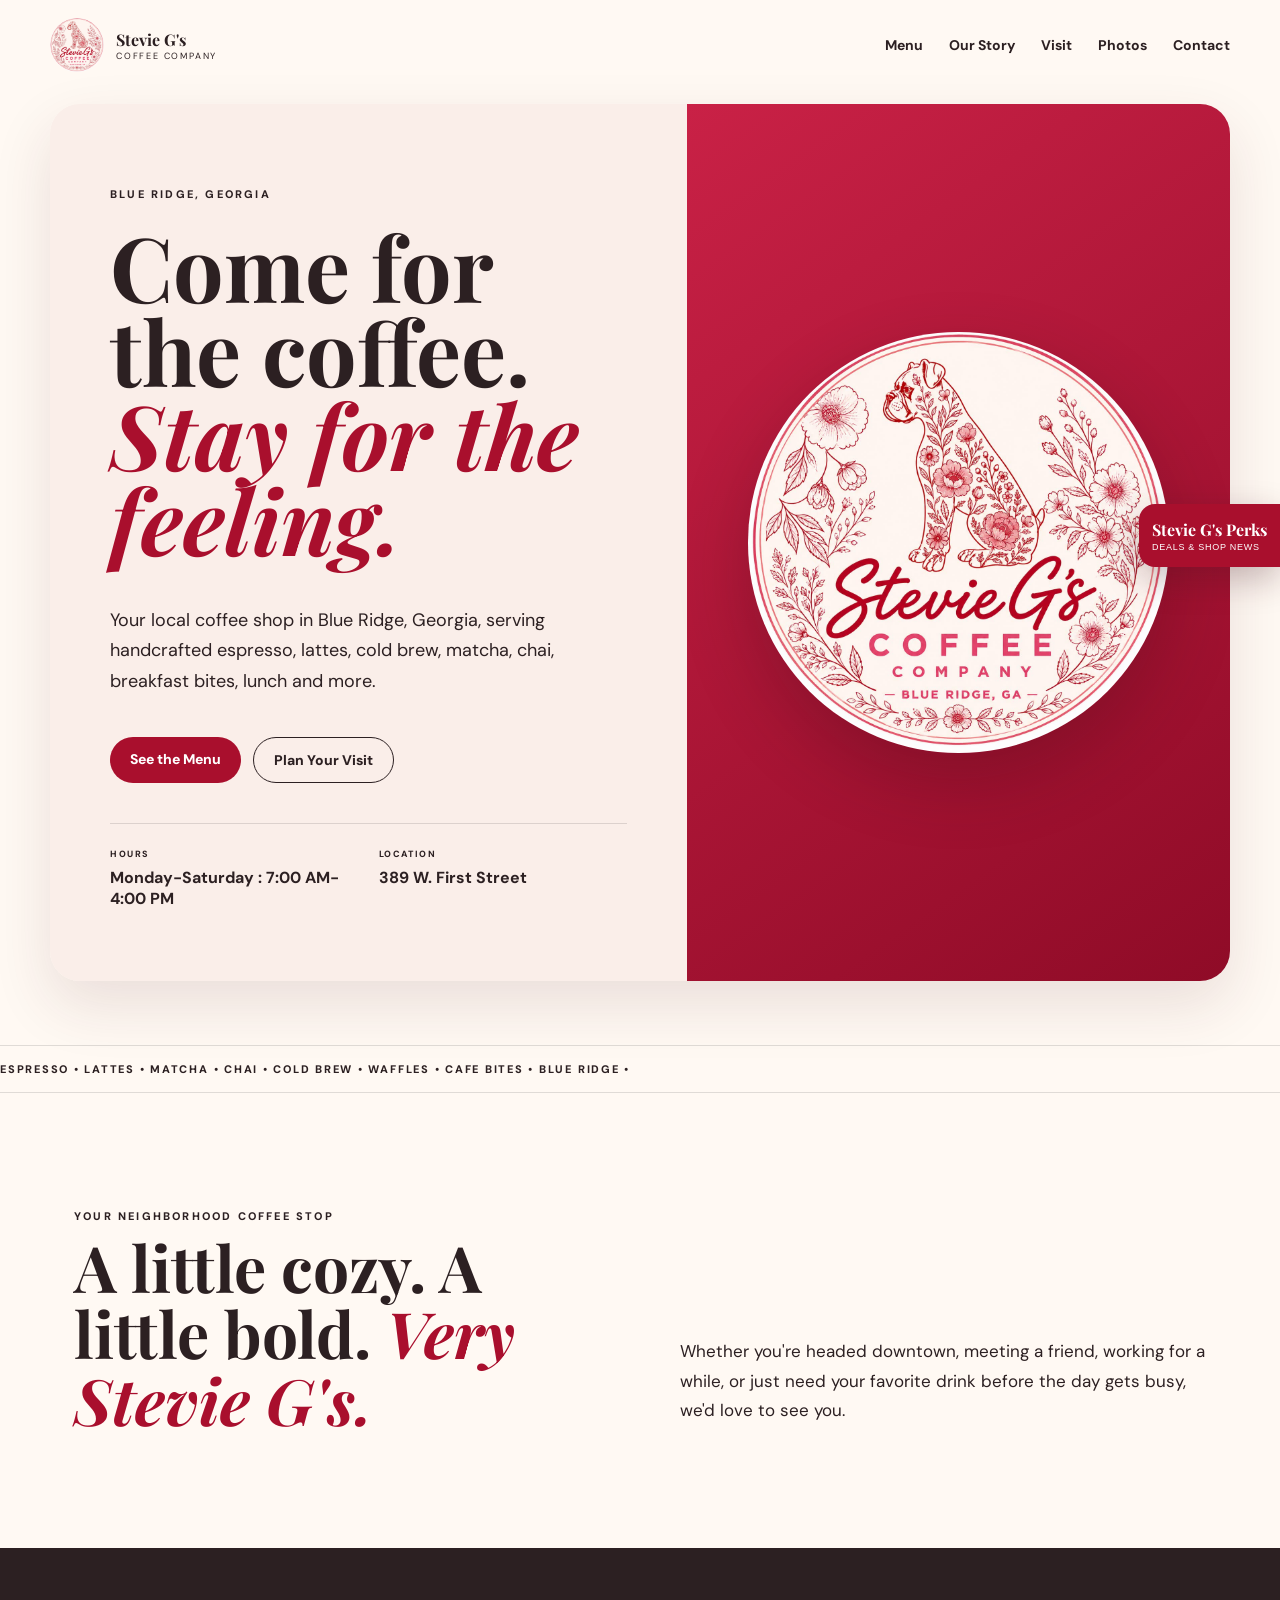
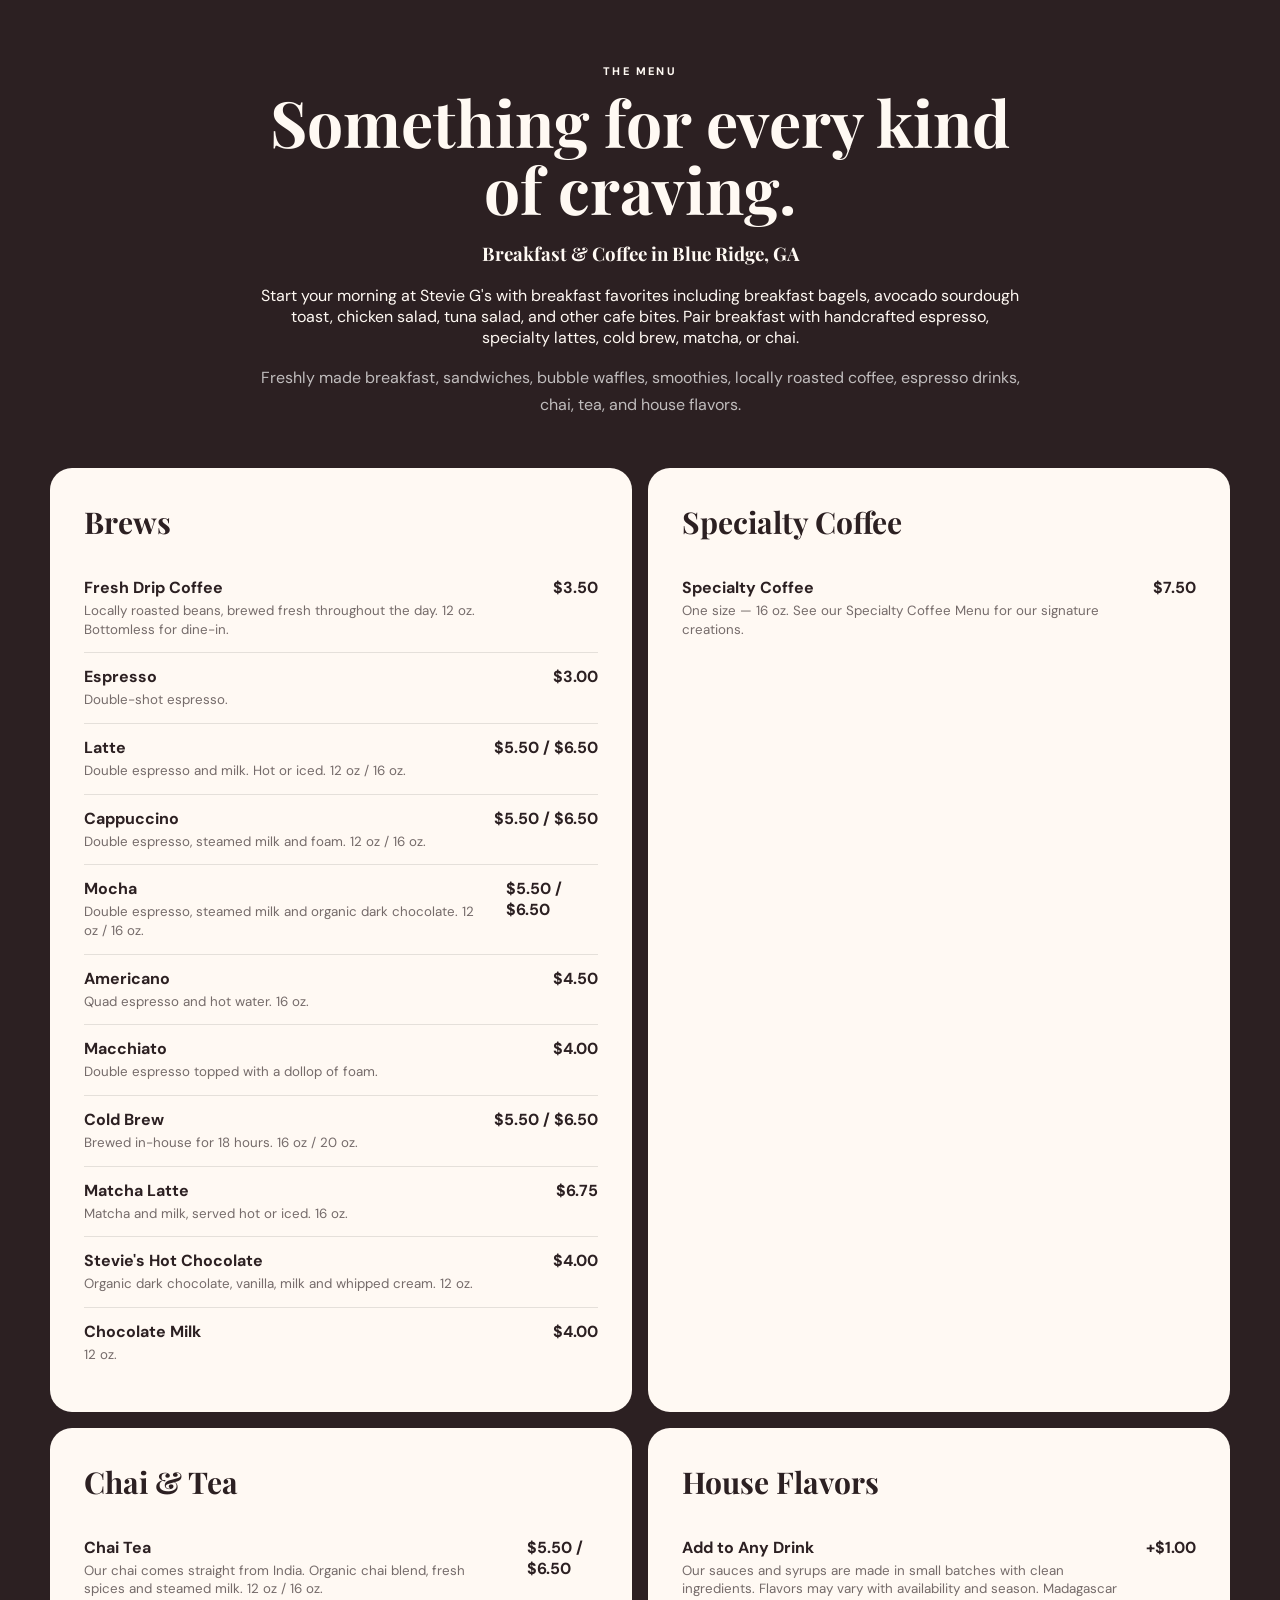
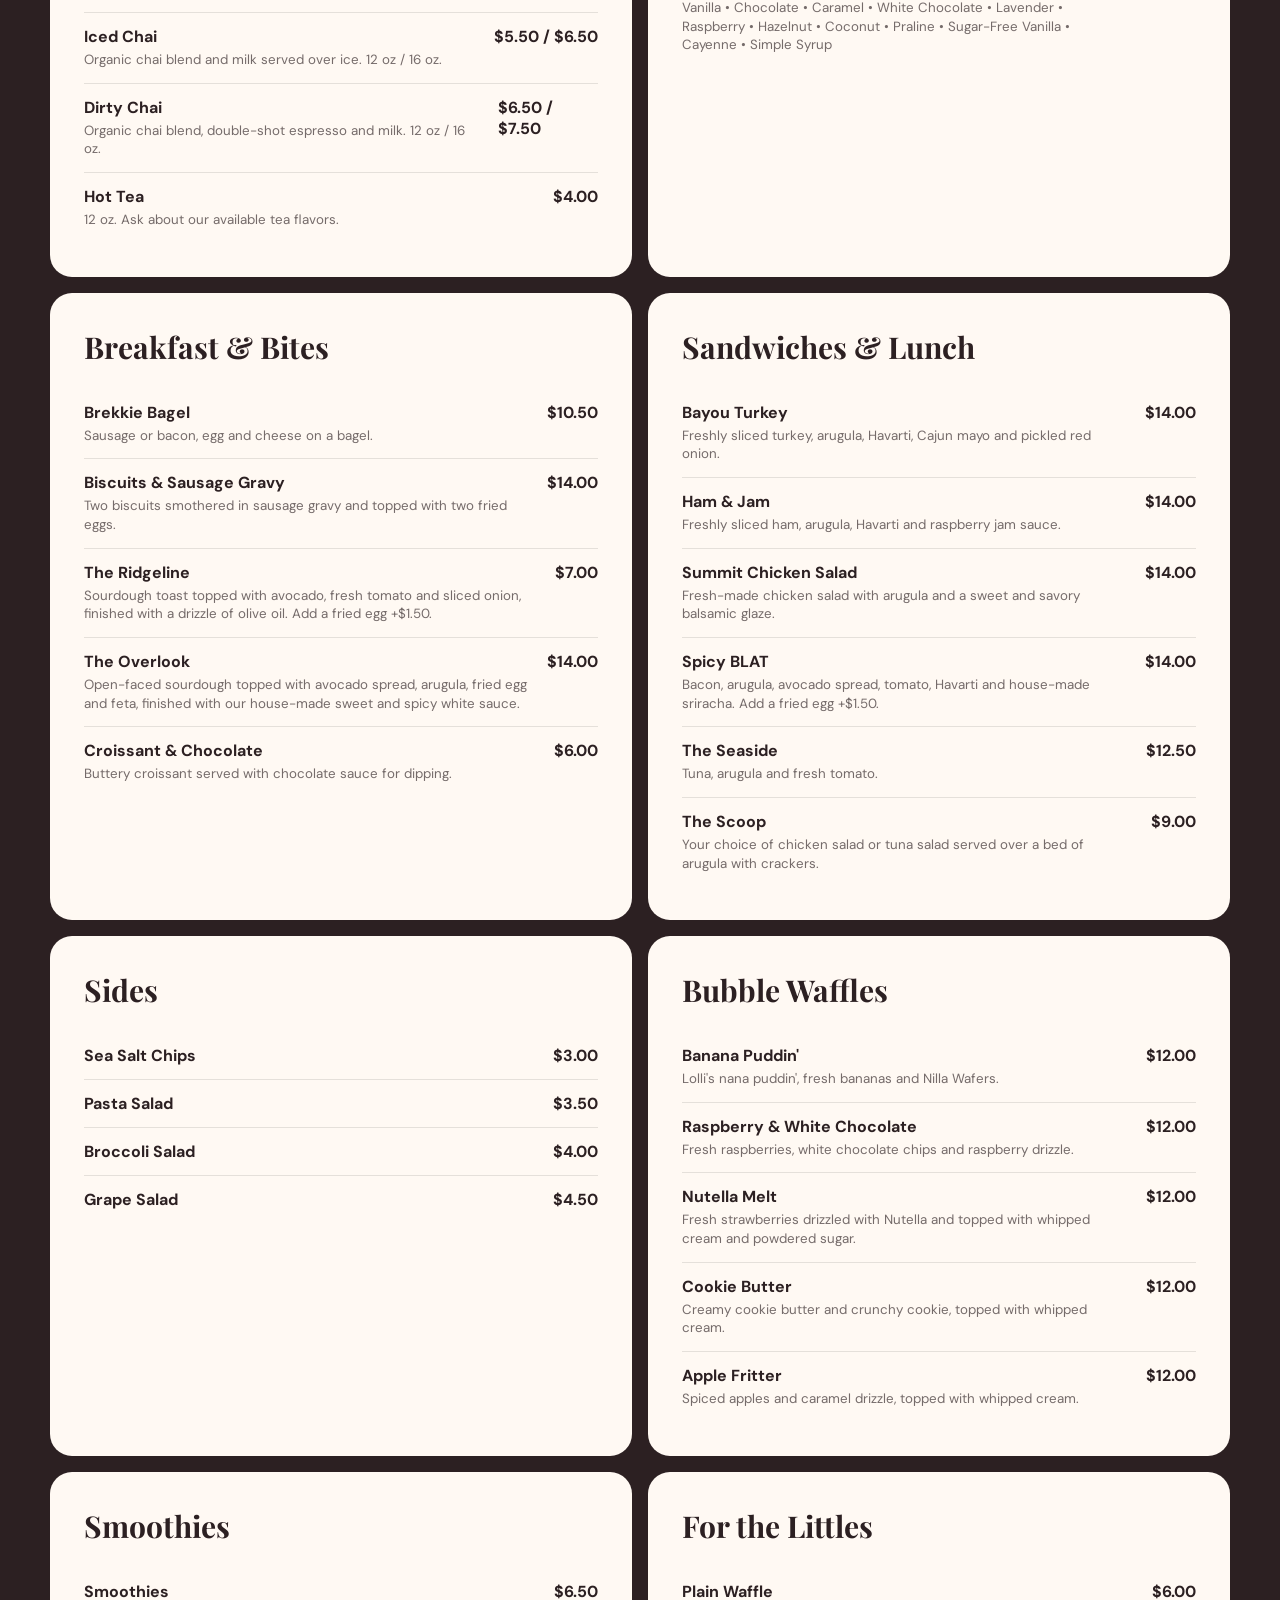
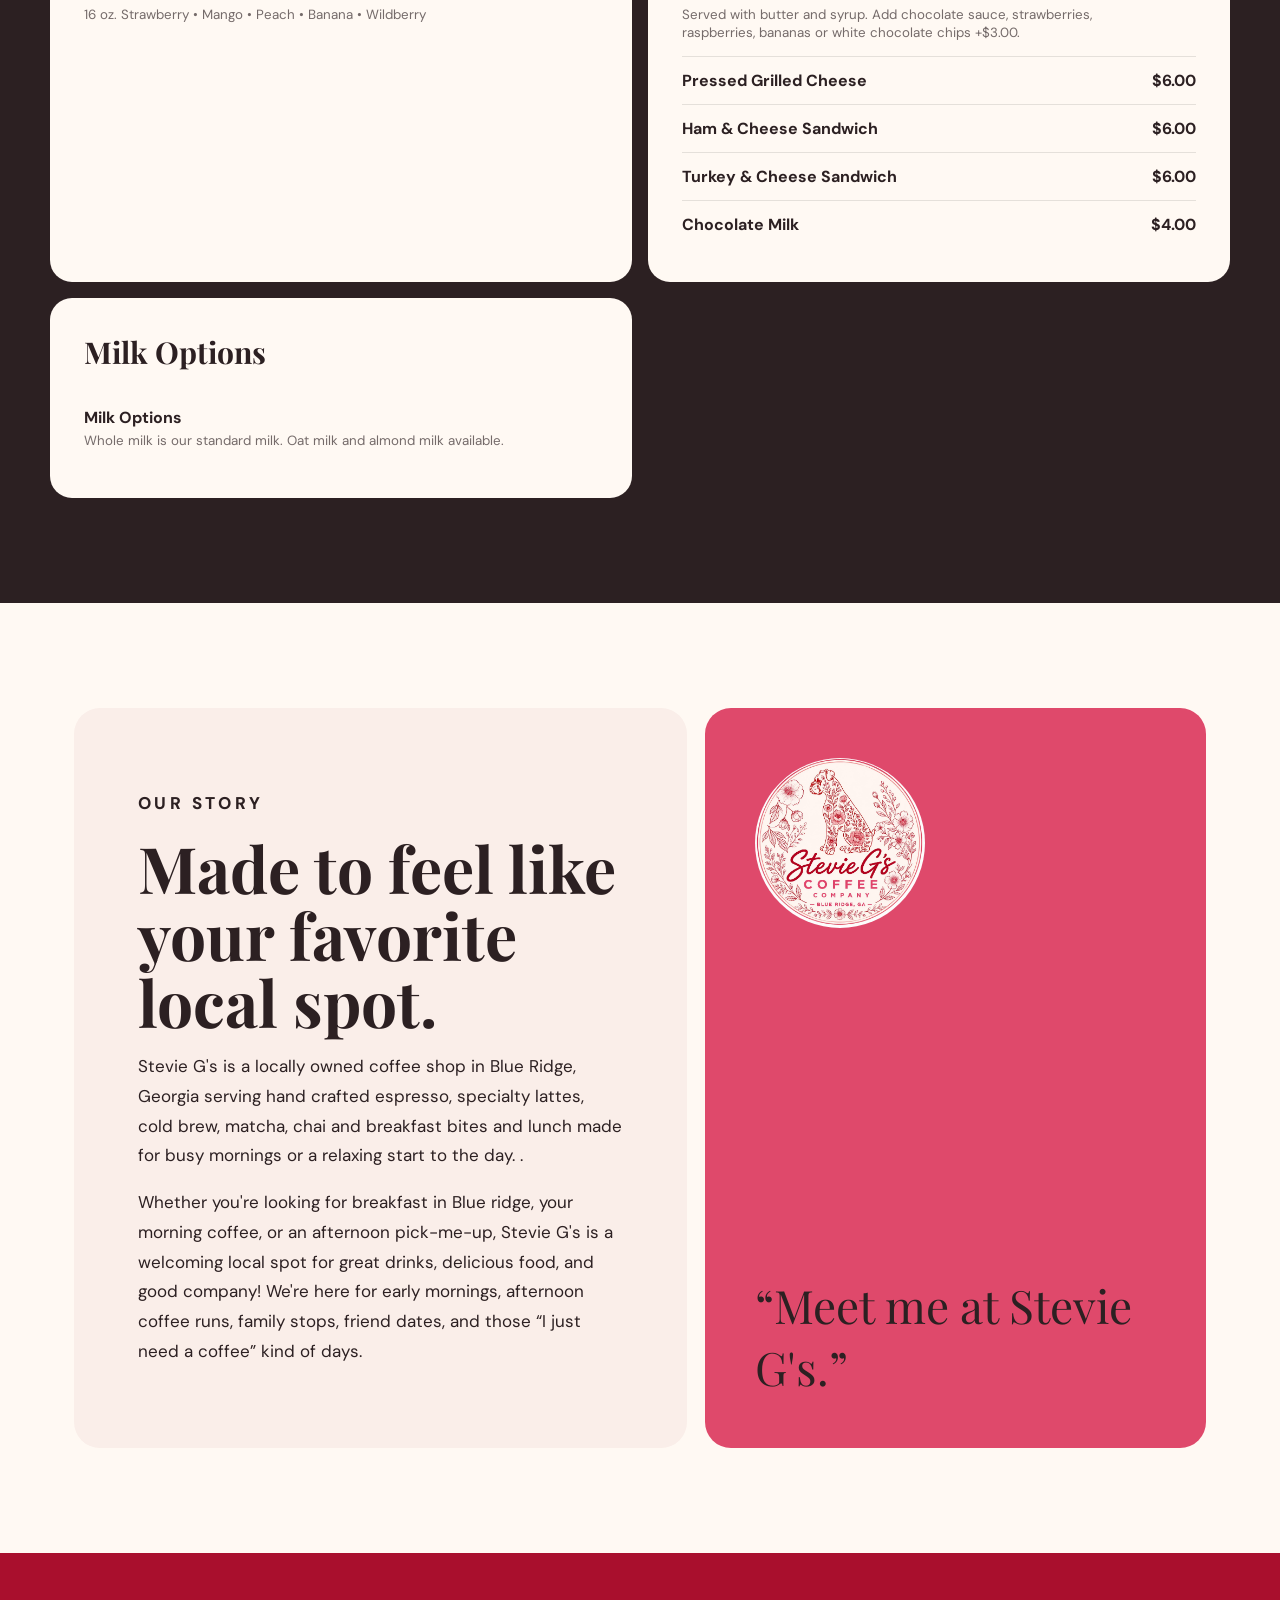
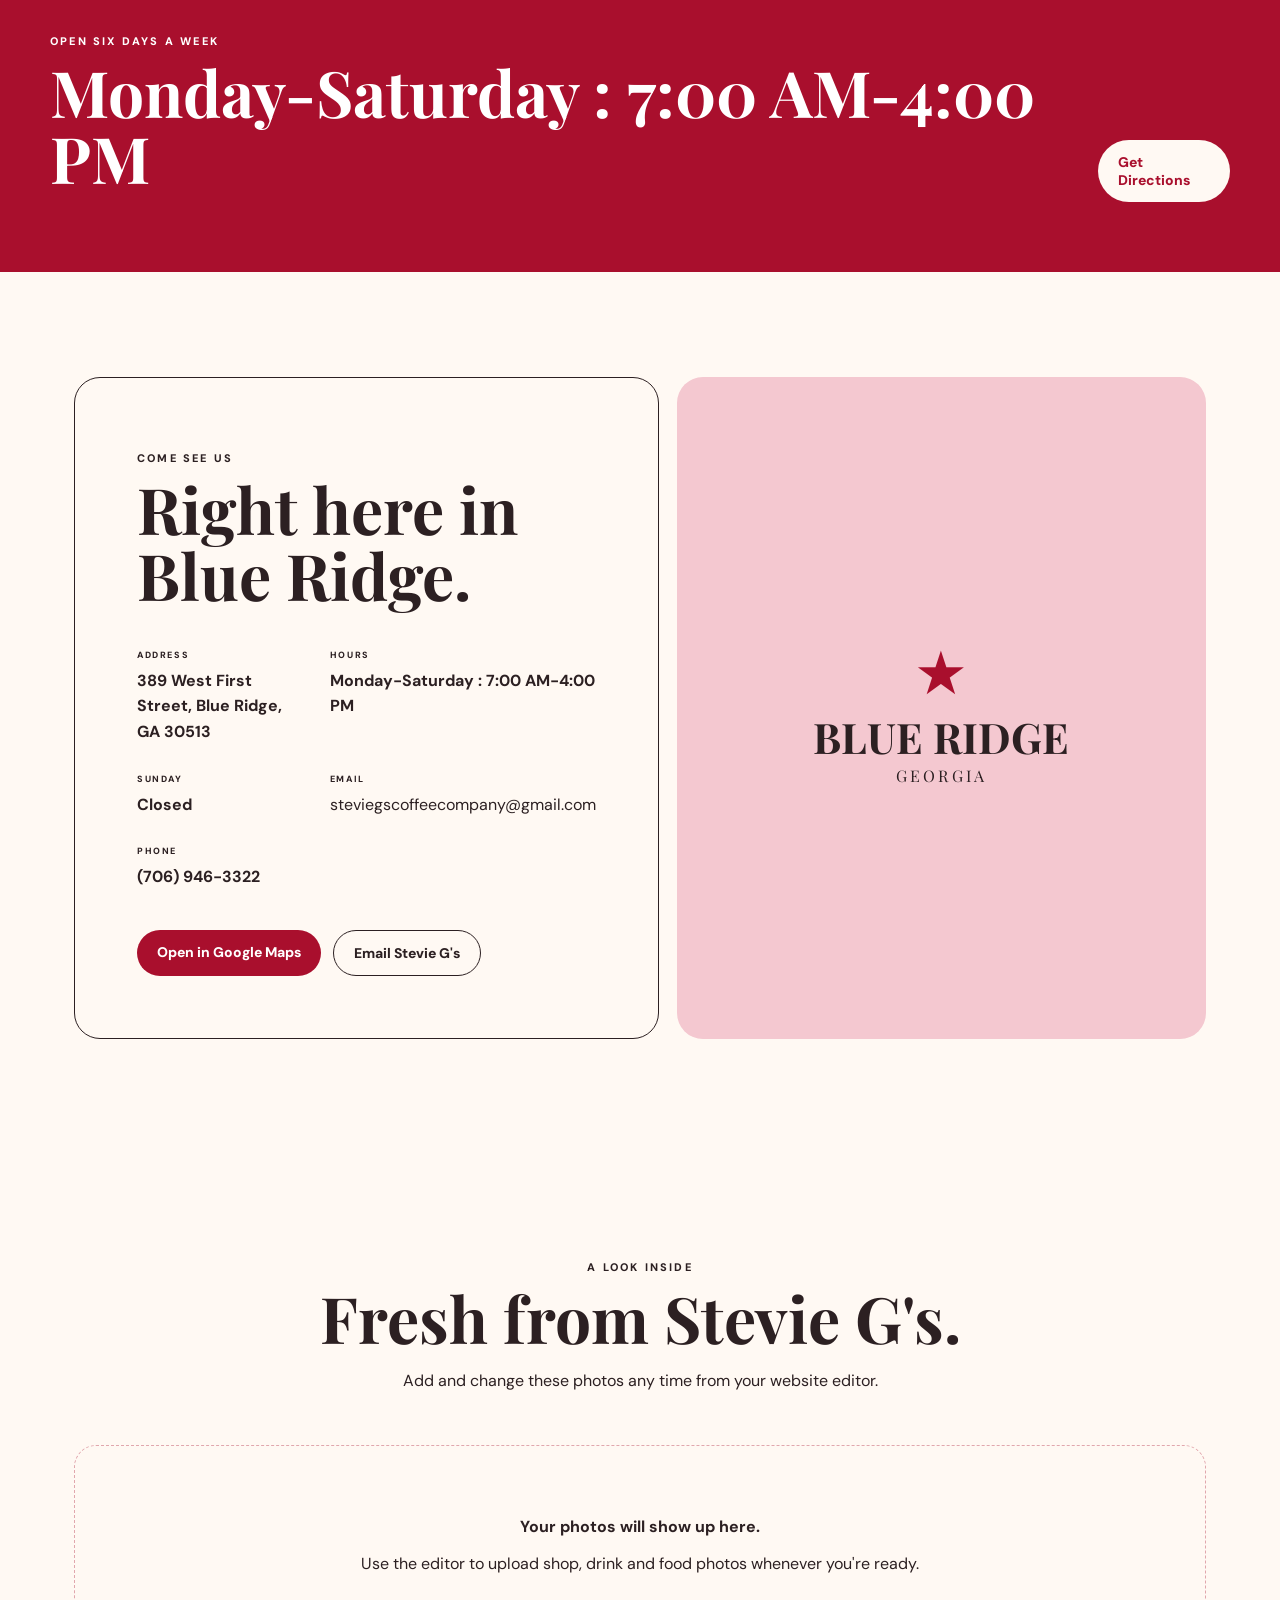
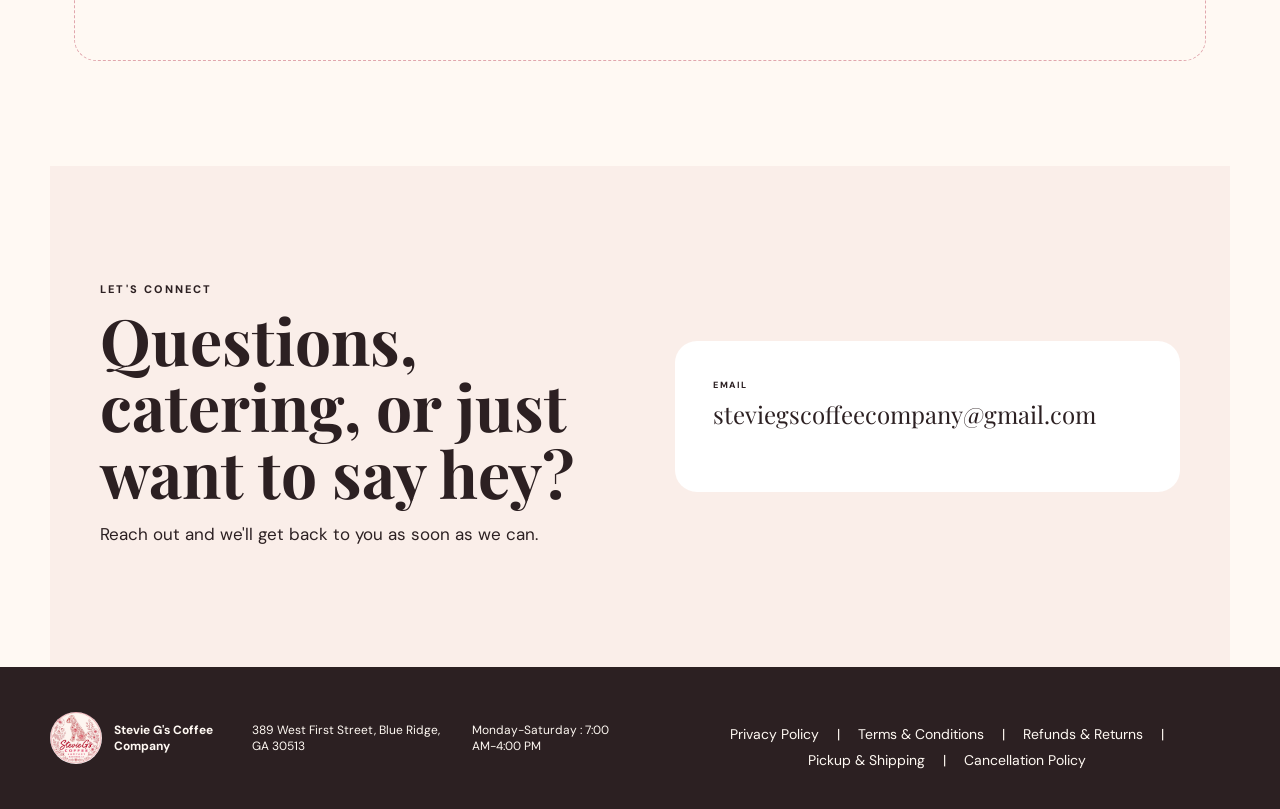
==== commit 3179566e: "Create a website pop-up for collecting phone numbers or emails for Stevie g's promotions (6aa2e8b829" ====
--- a/index.html
+++ b/index.html
@@ -44,8 +44,8 @@
 <meta charset="utf-8">
 <meta name="viewport" content="width=device-width,initial-scale=1">
 <meta name="theme-color" content="#a90f2d">
-<title>Stevie G's Coffee Company | Coffee Shop in Blue Ridge, GA</title>
- <meta name="description" content="Stevie G's Coffee Company is a locally owned coffee shop in Blue Ridge, Georgia serving espresso, handcrafted lattes, cold brew, matcha, chai, breakfast and more.">
+<title>Stevie G's Coffee Company | Coffee & Breakfast & Lunch in Blue Ridge, GA</title>
+<meta name="description" content="Visit Stevie G's Coffee Company in Blue Ridge, GA for locally roasted coffee, espresso, specialty lattes, cold brew, matcha, chai, breakfast bagels, avocado toast, sandwiches and cafe bites.">
 <link rel="preconnect" href="https://fonts.googleapis.com">
 <link rel="preconnect" href="https://fonts.gstatic.com" crossorigin>
 <link href="https://fonts.googleapis.com/css2?family=DM+Sans:wght@400;500;600;700&family=Playfair+Display:ital,wght@0,600;0,700;1,600&display=swap" rel="stylesheet">
@@ -176,6 +176,40 @@
   <a href="cancellations.html">Cancellation Policy</a>
 </div>
 </footer>
+
+<button class="deals-tab" id="deals-tab" type="button" aria-controls="deals-popup" aria-expanded="false">
+  <span>Stevie G's Perks</span>
+  <small>Deals &amp; shop news</small>
+</button>
+
+<div class="deals-overlay" id="deals-popup" hidden>
+  <section class="deals-dialog" role="dialog" aria-modal="true" aria-labelledby="deals-title" aria-describedby="deals-copy">
+    <button class="deals-close" id="deals-close" type="button" aria-label="Close deals signup">&times;</button>
+    <div class="deals-stamp" aria-hidden="true">SG</div>
+    <p class="eyebrow">A LITTLE SOMETHING EXTRA</p>
+    <h2 id="deals-title">Get the good stuff.</h2>
+    <p id="deals-copy">Be first in line for deals, seasonal drinks, promotions, and news from Stevie G's.</p>
+    <form id="deals-form" name="stevie-gs-perks" method="POST" data-netlify="true" netlify-honeypot="bot-field" novalidate>
+      <input type="hidden" name="form-name" value="stevie-gs-perks">
+      <input type="hidden" name="subject" value="New Stevie G's Perks signup">
+      <p class="bot-field" aria-hidden="true"><label>Leave this field empty <input name="bot-field" tabindex="-1" autocomplete="off"></label></p>
+      <div class="deals-fields">
+        <label><span>Email address</span><input id="deals-email" type="email" name="email" autocomplete="email" placeholder="you@example.com"></label>
+        <span class="field-divider">or</span>
+        <label><span>Phone number</span><input id="deals-phone" type="tel" name="phone" autocomplete="tel" inputmode="tel" placeholder="(706) 555-0123"></label>
+      </div>
+      <p class="form-error" id="deals-error" role="alert" hidden></p>
+      <label class="consent-row"><input id="deals-consent" type="checkbox" name="marketing-consent" value="Yes" required><span>I agree to receive promotional emails or texts from Stevie G's at the contact information provided. Message and data rates may apply. I can unsubscribe at any time.</span></label>
+      <button class="button primary deals-submit" type="submit">Keep me in the loop</button>
+      <p class="deals-fine-print">No spam—just coffee-shop news worth opening.</p>
+    </form>
+    <div class="deals-success" id="deals-success" role="status" hidden>
+      <strong>You're on the list.</strong>
+      <p>Thanks for joining the Stevie G's circle. Keep an eye on your inbox or phone.</p>
+      <button class="button secondary" id="deals-done" type="button">Back to the site</button>
+    </div>
+  </section>
+</div>
 <script src="script.js"></script>
 </body>
 </html>
--- a/styles.css
+++ b/styles.css
@@ -14,6 +14,9 @@
     font-size: 14px;
   }
 }
+
+/* Stevie G's Perks signup */
+.deals-tab{position:fixed;right:0;top:56%;z-index:30;border:0;border-radius:16px 0 0 16px;background:var(--berry);color:#fff;padding:15px 13px;box-shadow:0 12px 34px rgba(63,19,28,.28);cursor:pointer;display:flex;flex-direction:column;gap:2px;text-align:left;transform:translateX(0);transition:transform .2s ease,background .2s ease}.deals-tab:hover{background:#8f0b27;transform:translateX(-3px)}.deals-tab:focus-visible,.deals-close:focus-visible,.deals-dialog input:focus-visible{outline:3px solid var(--rose);outline-offset:3px}.deals-tab span{font-family:"Playfair Display",serif;font-size:16px;font-weight:700}.deals-tab small{font-size:9px;letter-spacing:.08em;text-transform:uppercase}.deals-overlay{position:fixed;inset:0;z-index:40;background:rgba(44,32,34,.68);padding:20px;place-items:center;backdrop-filter:blur(5px)}.deals-overlay:not([hidden]){display:grid;animation:deals-fade .25s ease}.deals-dialog{position:relative;width:min(590px,100%);max-height:calc(100vh - 40px);overflow:auto;background:var(--cream);border-radius:28px;padding:46px 48px 38px;box-shadow:0 30px 90px rgba(31,12,17,.35);background-image:radial-gradient(circle at 100% 0,rgba(244,200,208,.68),transparent 38%);animation:deals-rise .35s cubic-bezier(.2,.8,.2,1)}.deals-close{position:absolute;right:18px;top:16px;border:1px solid rgba(44,32,34,.22);background:rgba(255,249,243,.8);color:var(--ink);width:38px;height:38px;border-radius:50%;font-size:25px;line-height:1;cursor:pointer}.deals-stamp{width:65px;height:65px;border-radius:50%;display:grid;place-items:center;background:var(--berry);color:#fff;font-family:"Playfair Display",serif;font-size:25px;font-style:italic;box-shadow:inset 0 0 0 5px var(--berry),inset 0 0 0 6px rgba(255,255,255,.55);transform:rotate(-7deg);margin-bottom:22px}.deals-dialog h2{font-size:clamp(39px,7vw,58px);line-height:1;margin:8px 0 14px}.deals-dialog>p:not(.eyebrow){line-height:1.65;margin:0 0 24px;max-width:470px}.deals-fields{display:grid;grid-template-columns:1fr auto 1fr;gap:12px;align-items:end}.deals-fields label>span{display:block;font-size:11px;font-weight:800;letter-spacing:.08em;text-transform:uppercase;margin-bottom:7px}.deals-dialog input[type=email],.deals-dialog input[type=tel]{width:100%;border:1px solid rgba(44,32,34,.3);border-radius:12px;background:#fff;padding:13px 14px;color:var(--ink);font:inherit}.field-divider{padding-bottom:13px;font-family:"Playfair Display",serif;font-style:italic;color:rgba(44,32,34,.6)}.bot-field{position:absolute!important;left:-10000px!important;width:1px!important;height:1px!important;overflow:hidden!important}.consent-row{display:flex;align-items:flex-start;gap:10px;margin-top:17px;font-size:11px;line-height:1.5;color:rgba(44,32,34,.75)}.consent-row input{width:17px;height:17px;flex:0 0 auto;margin:1px 0;accent-color:var(--berry)}.form-error{color:#8f0b27;font-size:13px;font-weight:700;margin:12px 0 0!important}.deals-submit{border:0;margin-top:20px;cursor:pointer;font-family:inherit}.deals-submit:disabled{opacity:.65;cursor:wait}.deals-fine-print{font-size:11px;margin:10px 0 0!important;color:rgba(44,32,34,.6)}.deals-success strong{display:block;font-family:"Playfair Display",serif;font-size:38px;color:var(--berry)}.deals-success p{line-height:1.6}.deals-success .button{background:transparent;cursor:pointer}.deals-lock{overflow:hidden}@keyframes deals-fade{from{opacity:0}to{opacity:1}}@keyframes deals-rise{from{opacity:0;transform:translateY(24px) scale(.98)}to{opacity:1;transform:none}}@media(max-width:560px){.deals-tab{top:auto;bottom:18px;right:12px;border-radius:999px;padding:12px 17px}.deals-tab small{display:none}.deals-dialog{padding:38px 24px 28px;border-radius:22px}.deals-fields{grid-template-columns:1fr}.field-divider{padding:0;text-align:center}.deals-stamp{width:54px;height:54px;font-size:21px;margin-bottom:16px}}@media(prefers-reduced-motion:reduce){.deals-tab,.deals-overlay:not([hidden]),.deals-dialog{animation:none;transition:none}}
 .contact-card {
   min-width: 360px;
 }
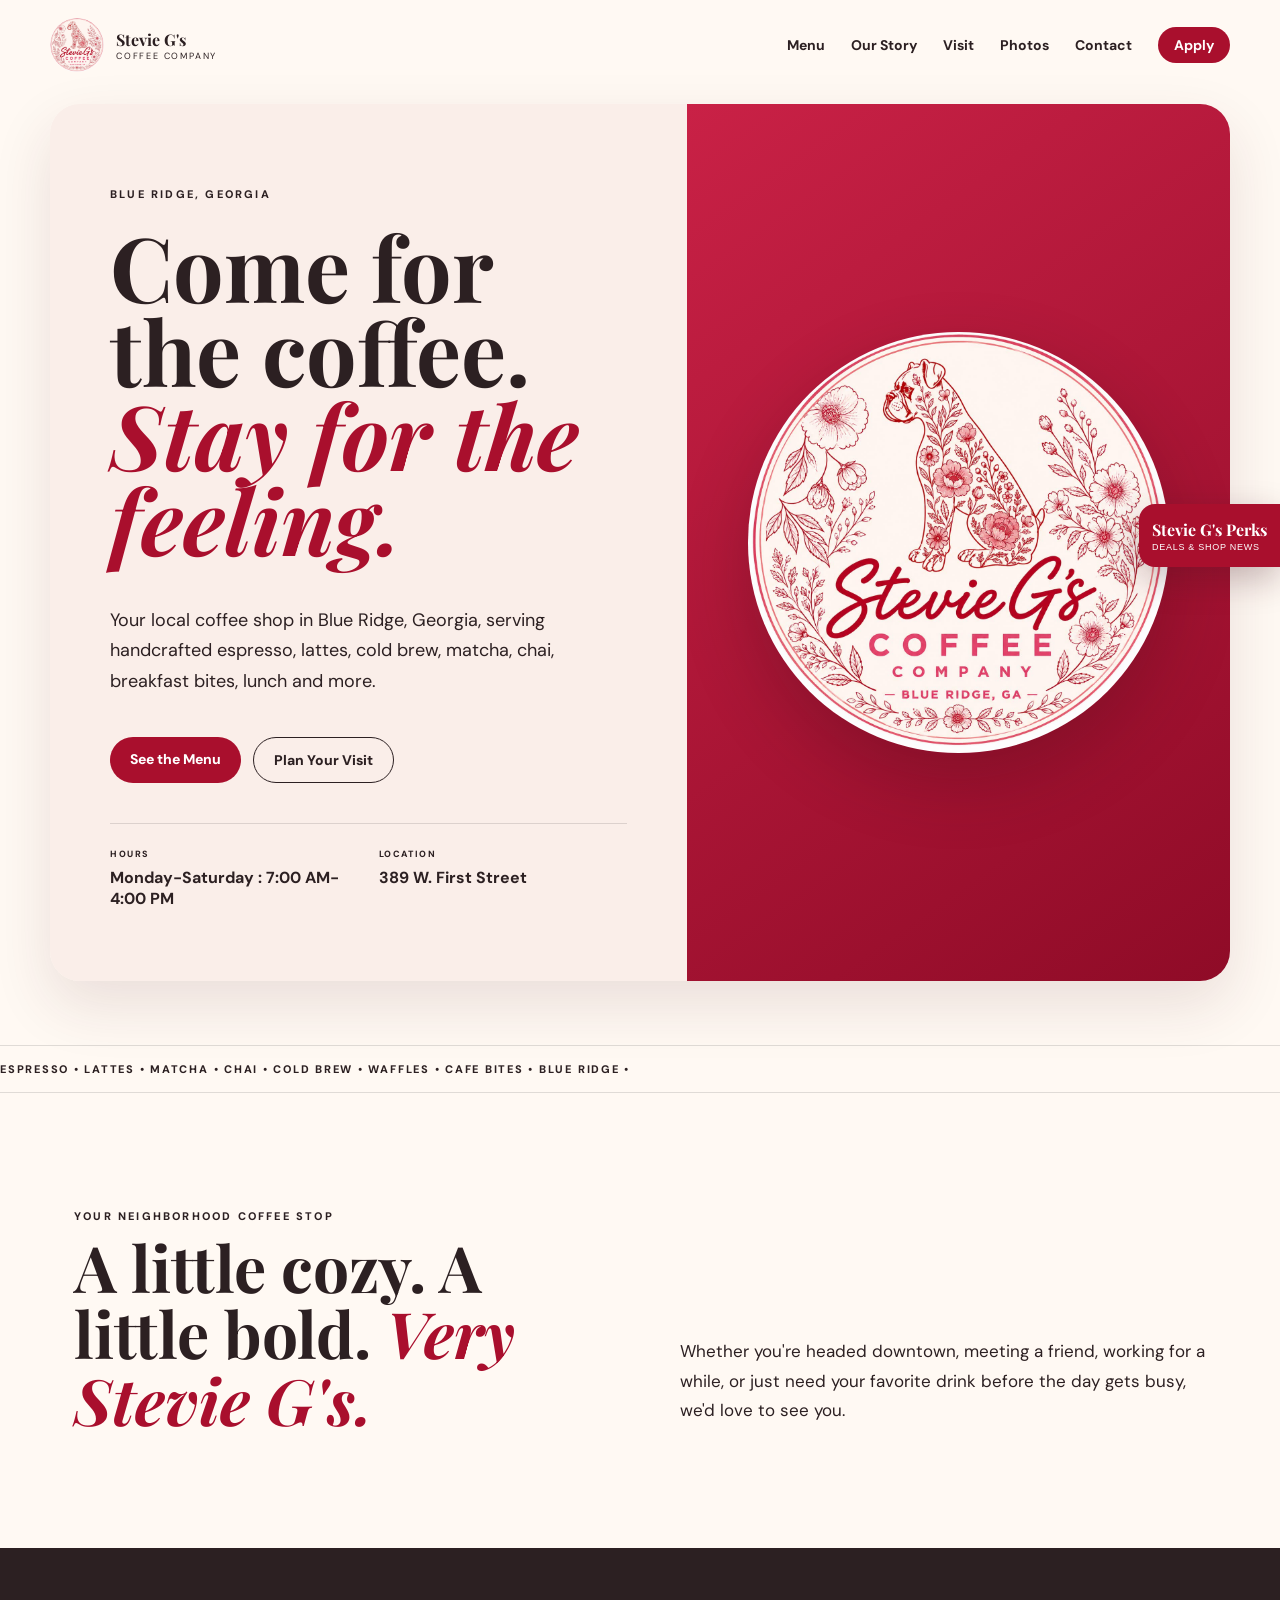
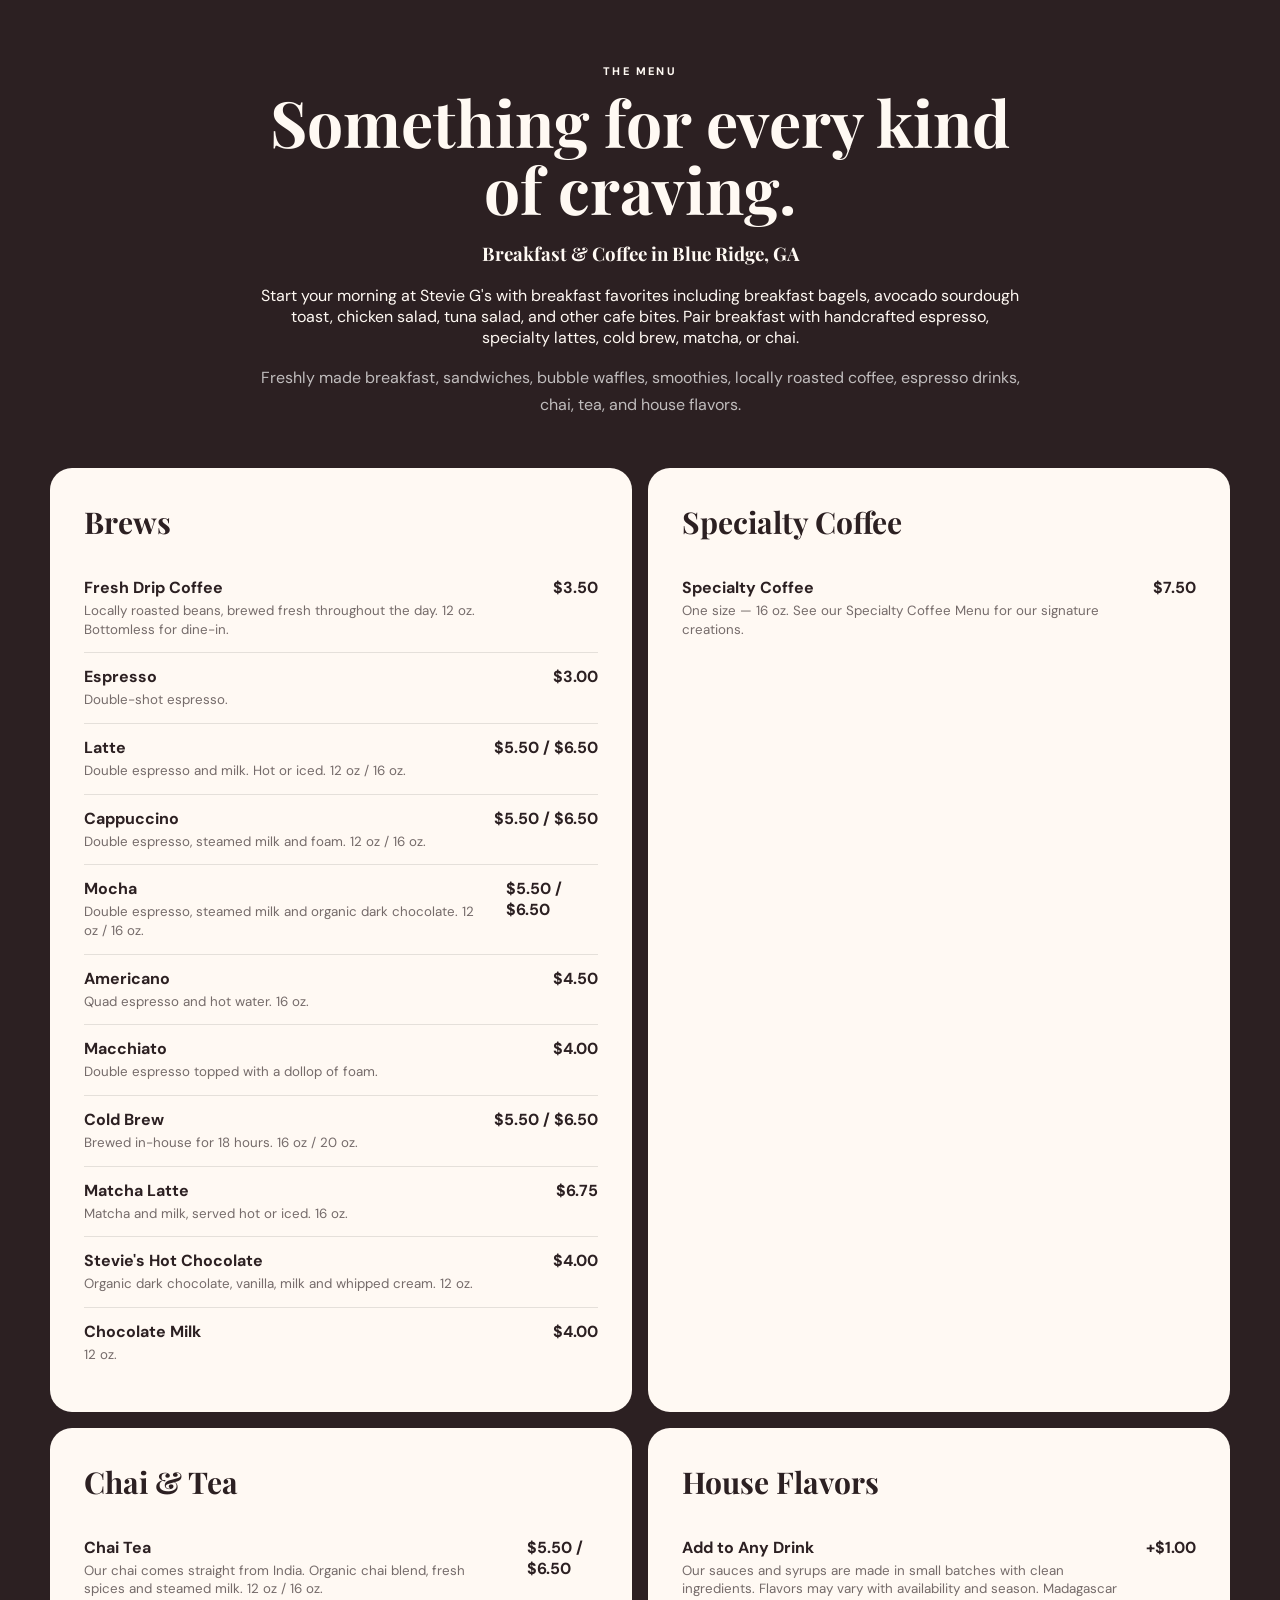
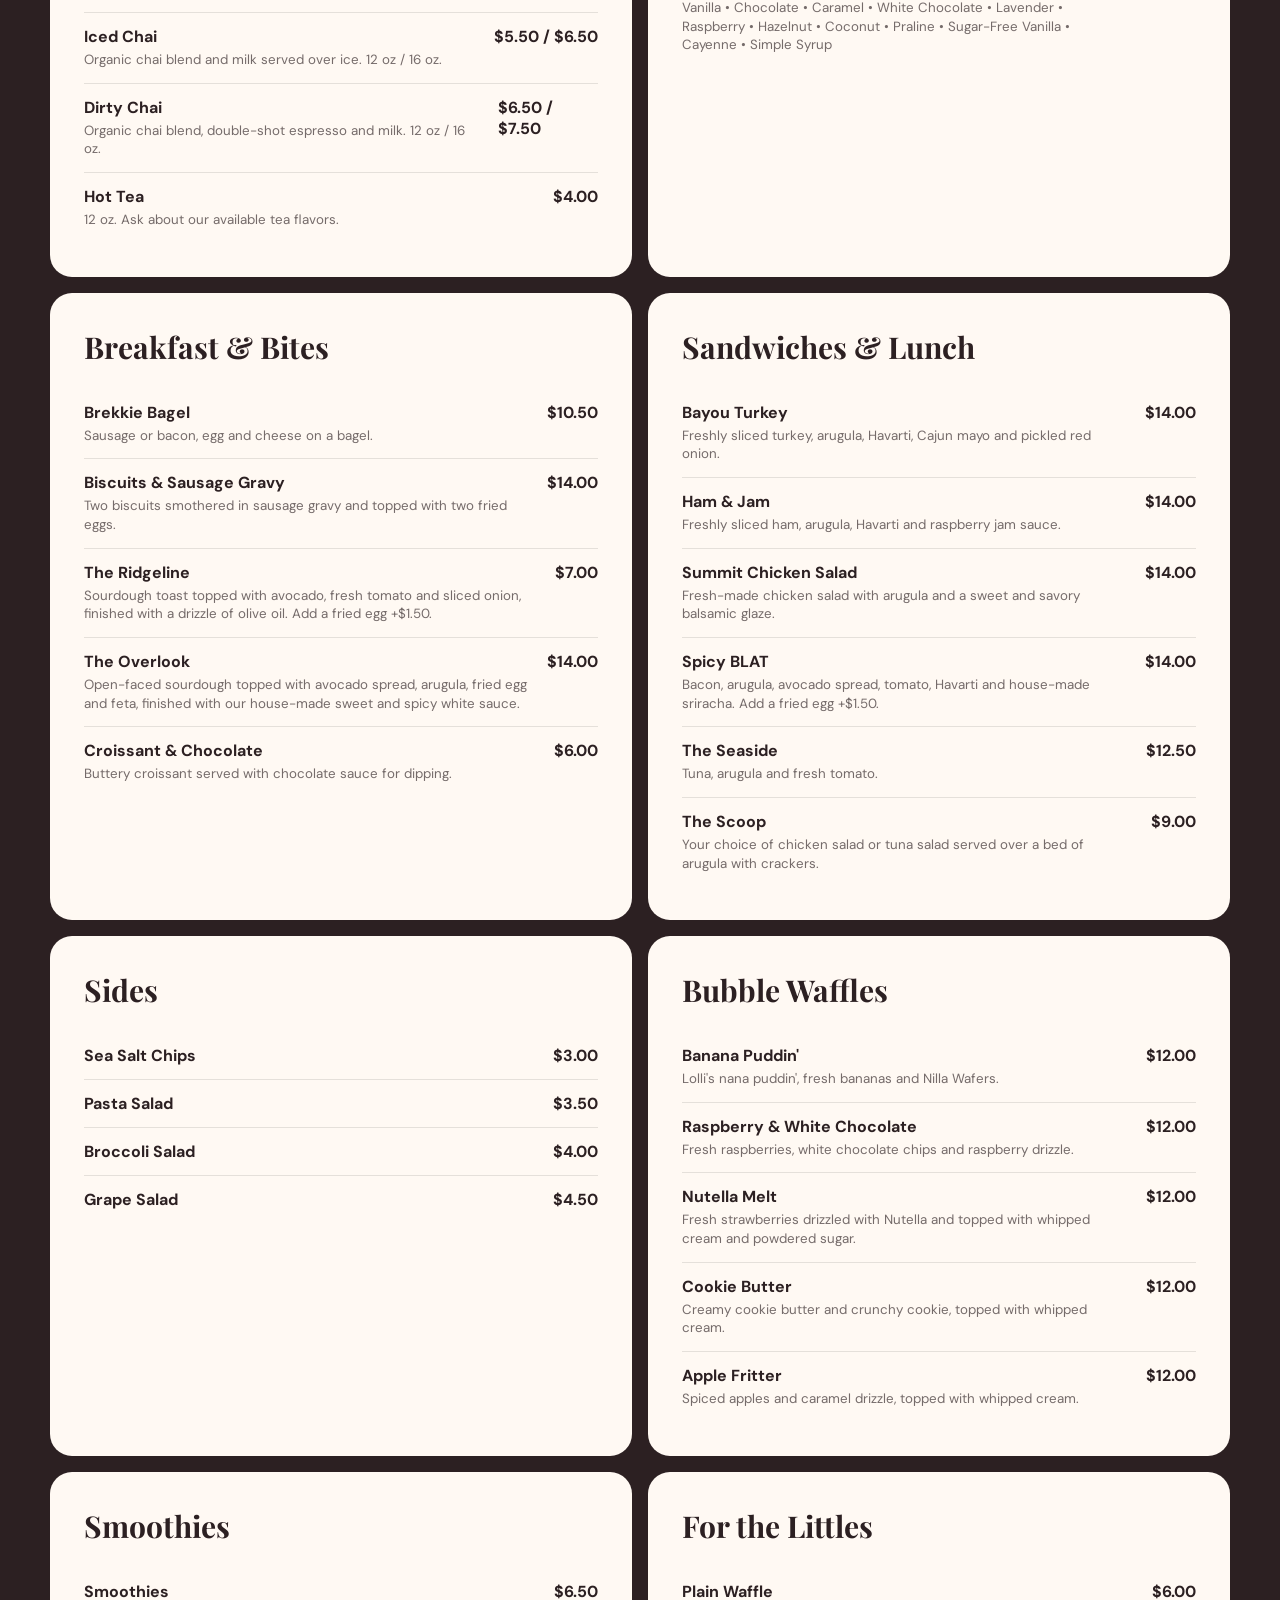
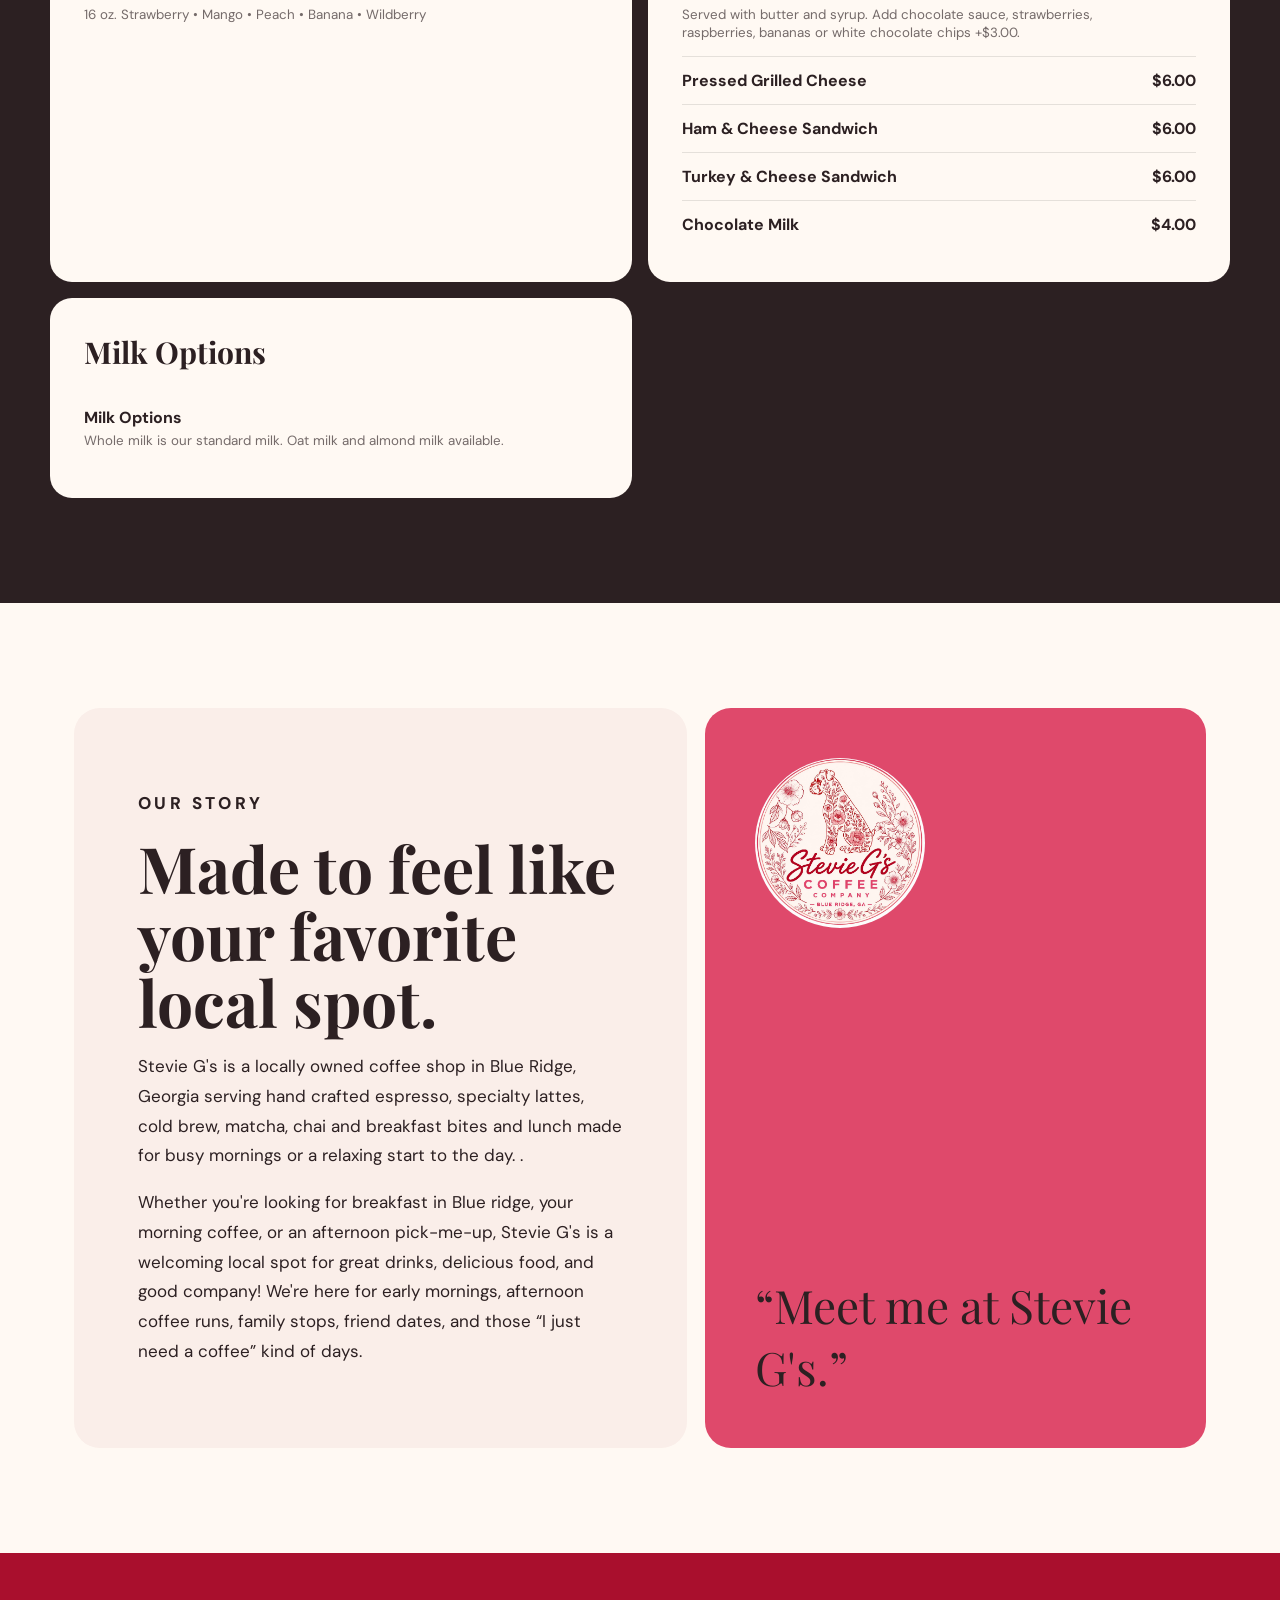
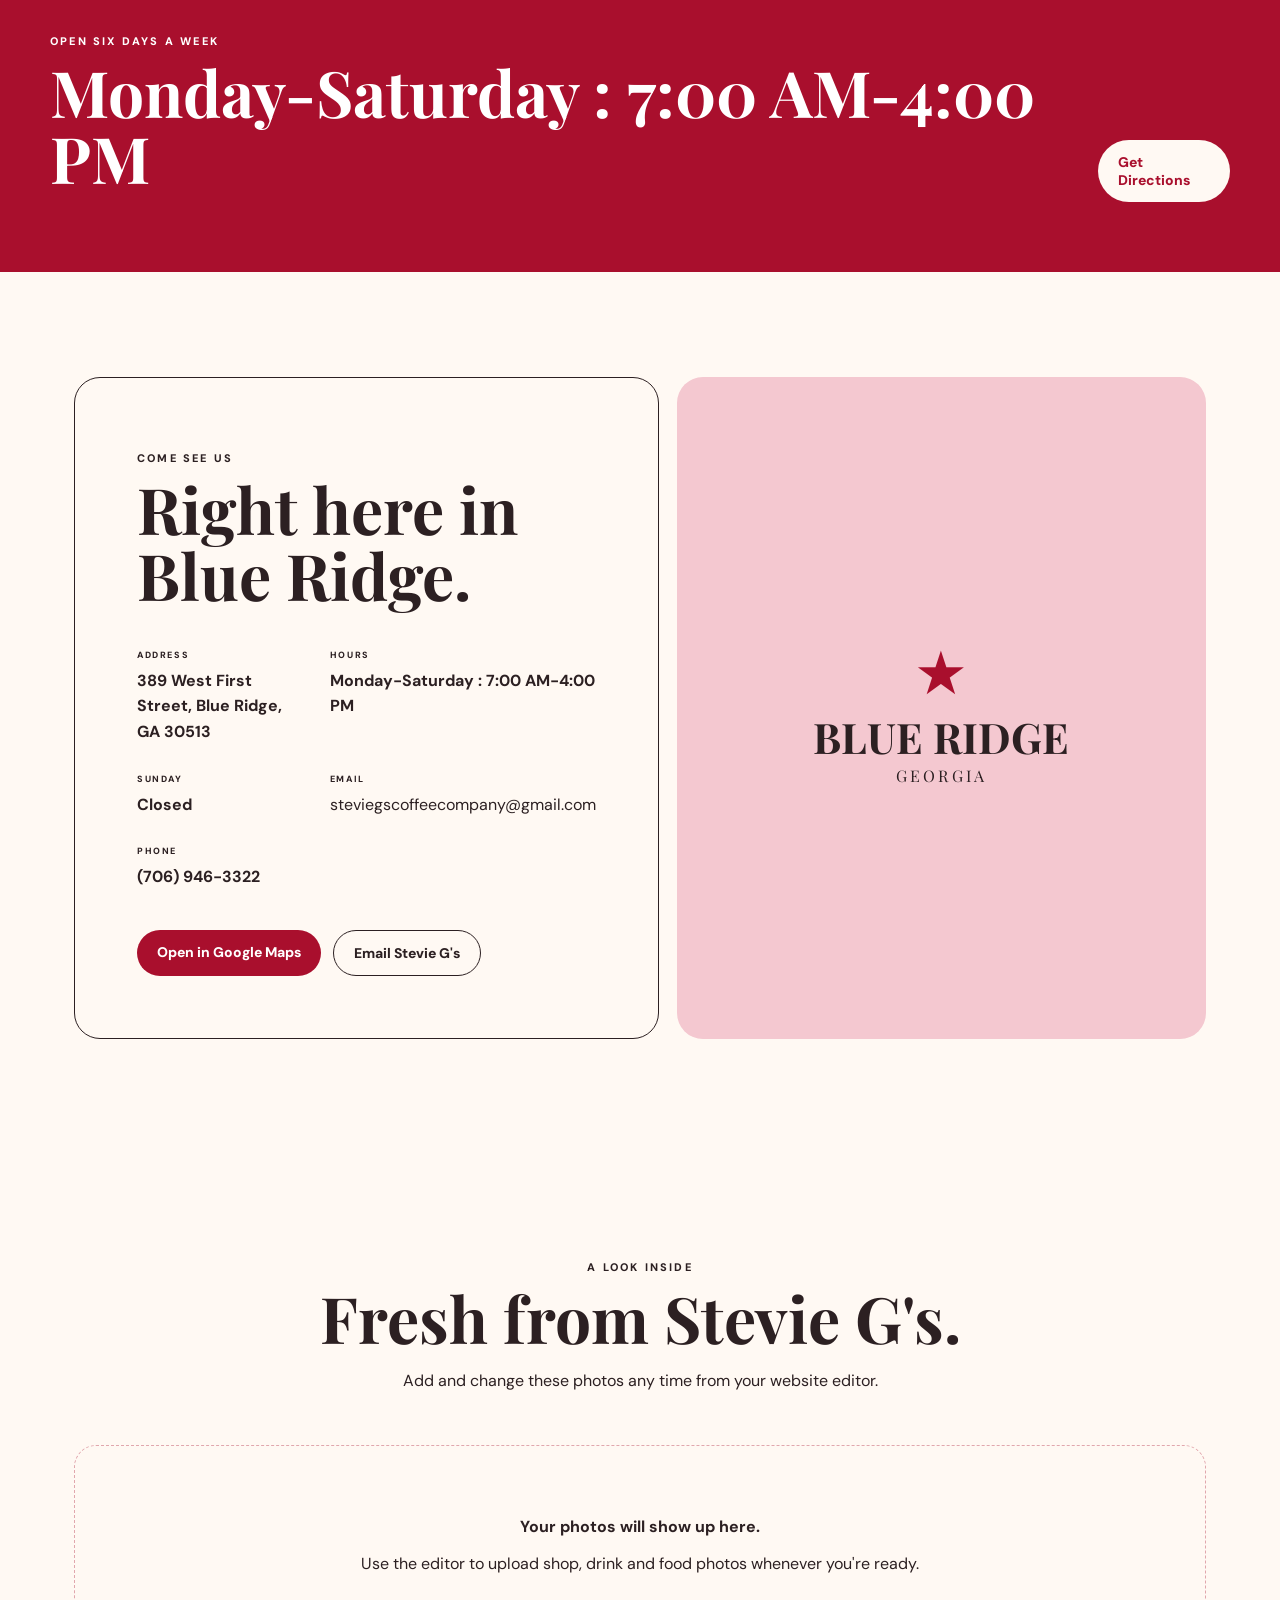
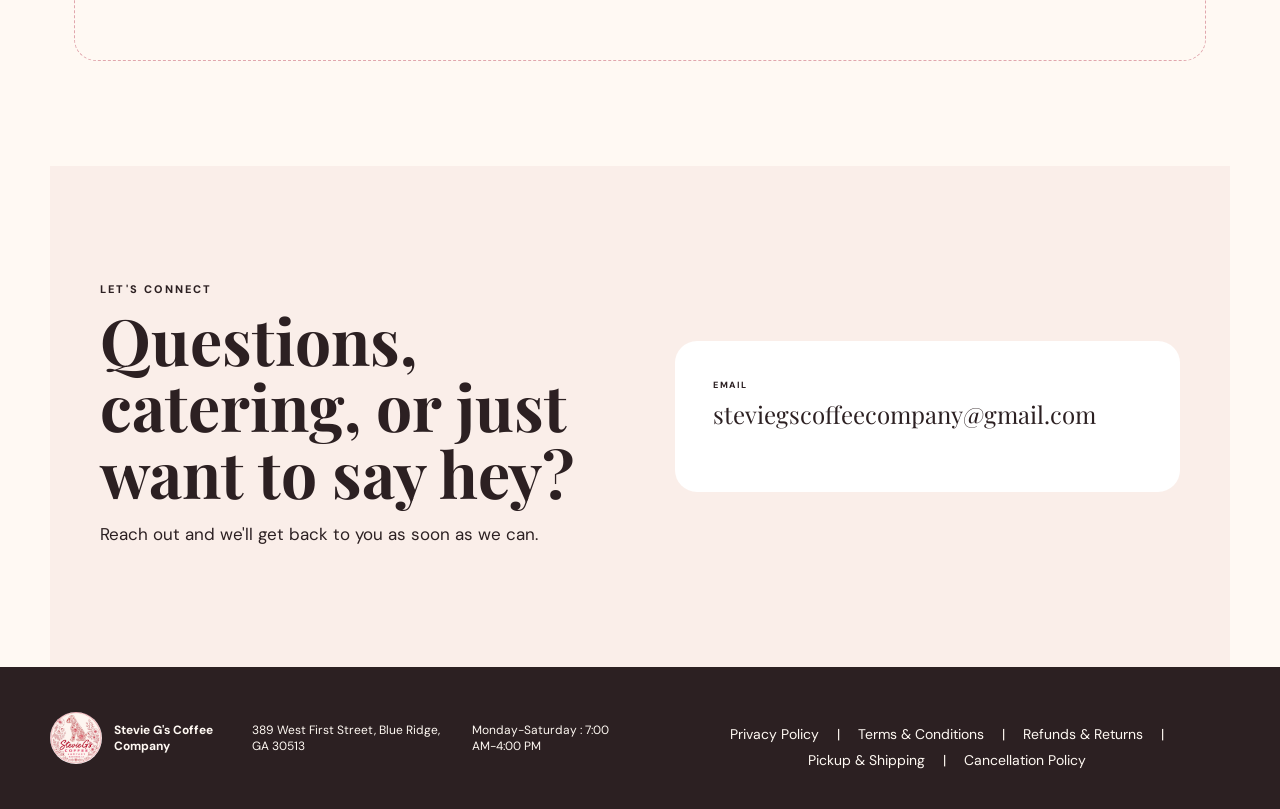
==== commit d70fca46: "Create a website link for an application with email submission (6aa6b328875c3a70c6f75eb0)" ====
--- a/index.html
+++ b/index.html
@@ -59,7 +59,7 @@
   </a>
   <button class="menu-toggle" aria-expanded="false">☰</button>
   <nav class="site-nav">
-    <a href="#menu">Menu</a><a href="#about">Our Story</a><a href="#visit">Visit</a><a href="#gallery">Photos</a><a href="#contact">Contact</a>
+    <a href="#menu">Menu</a><a href="#about">Our Story</a><a href="#visit">Visit</a><a href="#gallery">Photos</a><a href="#contact">Contact</a><a class="nav-apply" href="application.html">Apply</a>
   </nav>
 </header>
 
--- a/styles.css
+++ b/styles.css
@@ -21,6 +21,11 @@
   min-width: 360px;
 }
 
+/* Employment application */
+.nav-apply{background:var(--berry);color:#fff;padding:9px 16px;border-radius:999px;margin-top:-9px;margin-bottom:-9px}.back-link{font-size:13px;font-weight:800;border-bottom:1px solid var(--ink);padding-bottom:3px}.application-page{background:var(--blush)}.application-header{padding-bottom:30px}.application-main{width:min(var(--max),calc(100% - 32px));margin:0 auto 80px;display:grid;grid-template-columns:.78fr 1.22fr;gap:18px;align-items:start}.application-intro{position:sticky;top:24px;min-height:650px;background:var(--berry);color:#fff;border-radius:28px;padding:64px 54px;overflow:hidden}.application-intro:after{content:"SG";position:absolute;right:-25px;bottom:-70px;font-family:"Playfair Display",serif;font-size:220px;font-style:italic;color:rgba(255,255,255,.08);transform:rotate(-8deg)}.application-intro h1{font-size:clamp(48px,6vw,76px);line-height:.98;margin:16px 0 28px}.application-intro h1 em{color:var(--soft)}.application-intro>p:not(.eyebrow){font-size:17px;line-height:1.7;max-width:440px}.application-note{border-top:1px solid rgba(255,255,255,.35);margin-top:48px;padding-top:24px}.application-note span{display:block;font-size:9px;letter-spacing:.18em;font-weight:800;margin-bottom:8px}.application-note strong{line-height:1.6}.application-form-wrap{background:var(--cream);border-radius:28px;padding:58px 62px;box-shadow:0 24px 60px rgba(85,34,44,.1)}.form-heading{border-bottom:1px solid rgba(44,32,34,.14);padding-bottom:28px;margin-bottom:34px}.form-heading h2{font-size:clamp(38px,5vw,56px);line-height:1;margin:10px 0}.form-heading>p:last-child{font-size:13px;opacity:.68}.job-application fieldset{border:0;padding:0;margin:0 0 42px}.job-application legend{font-family:"Playfair Display",serif;font-size:28px;font-weight:700;margin-bottom:22px}.form-grid{display:grid;gap:20px}.two-column{grid-template-columns:1fr 1fr}.job-application label>span,.field-label{display:block;font-size:11px;font-weight:800;letter-spacing:.07em;text-transform:uppercase;margin-bottom:8px}.job-application input:not([type=checkbox]),.job-application select,.job-application textarea{width:100%;border:1px solid rgba(44,32,34,.28);border-radius:12px;background:#fff;padding:13px 14px;color:var(--ink);font:inherit;transition:border-color .2s ease,box-shadow .2s ease}.job-application textarea{resize:vertical;line-height:1.5}.job-application input:focus,.job-application select:focus,.job-application textarea:focus{outline:0;border-color:var(--berry);box-shadow:0 0 0 3px rgba(169,15,45,.12)}.full-field{display:block;margin-top:20px}.availability-group{margin-top:24px}.check-grid{display:grid;grid-template-columns:repeat(3,1fr);gap:10px}.check-grid label{display:flex;align-items:center;gap:8px;background:var(--blush);border-radius:10px;padding:11px;font-size:13px}.check-grid input,.certification-row input{accent-color:var(--berry);width:17px;height:17px;flex:0 0 auto}.certification-row{display:flex;align-items:flex-start;gap:11px;font-size:13px;line-height:1.5;padding:18px;border:1px solid rgba(44,32,34,.16);border-radius:12px}.certification-row span{font-size:13px!important;letter-spacing:0!important;text-transform:none!important;margin:0!important}.application-submit{border:0;cursor:pointer;margin-top:24px;font-family:inherit;font-size:15px;padding:15px 24px}.form-privacy{font-size:11px;line-height:1.6;color:rgba(44,32,34,.65);margin-top:15px}.application-footer{background:var(--ink)}.thanks-page{min-height:100vh;display:grid;place-items:center;padding:24px;background:var(--blush);background-image:radial-gradient(circle at 85% 10%,rgba(244,200,208,.8),transparent 35%)}.thanks-card{width:min(680px,100%);text-align:center;background:var(--cream);border-radius:30px;padding:70px 55px;box-shadow:0 28px 80px rgba(85,34,44,.14)}.thanks-card img{width:110px;height:110px;border-radius:50%;object-fit:cover;margin:0 auto 28px}.thanks-card h1{font-size:clamp(46px,8vw,72px);line-height:1;margin:12px 0 22px}.thanks-card>p:not(.eyebrow){font-size:17px;line-height:1.7;max-width:520px;margin:0 auto 28px}
+@media(max-width:900px){.nav-apply{margin:0;width:max-content}.application-main{grid-template-columns:1fr}.application-intro{position:relative;top:auto;min-height:0}.application-form-wrap{padding:48px 38px}}
+@media(max-width:560px){.application-main{width:calc(100% - 20px);margin-bottom:50px}.application-intro{padding:45px 26px}.application-form-wrap{padding:38px 22px}.two-column,.check-grid{grid-template-columns:1fr}.thanks-card{padding:52px 24px}.application-header .back-link{font-size:11px}}
+
 #contact-email {
   display: block;
   white-space: nowrap !important;
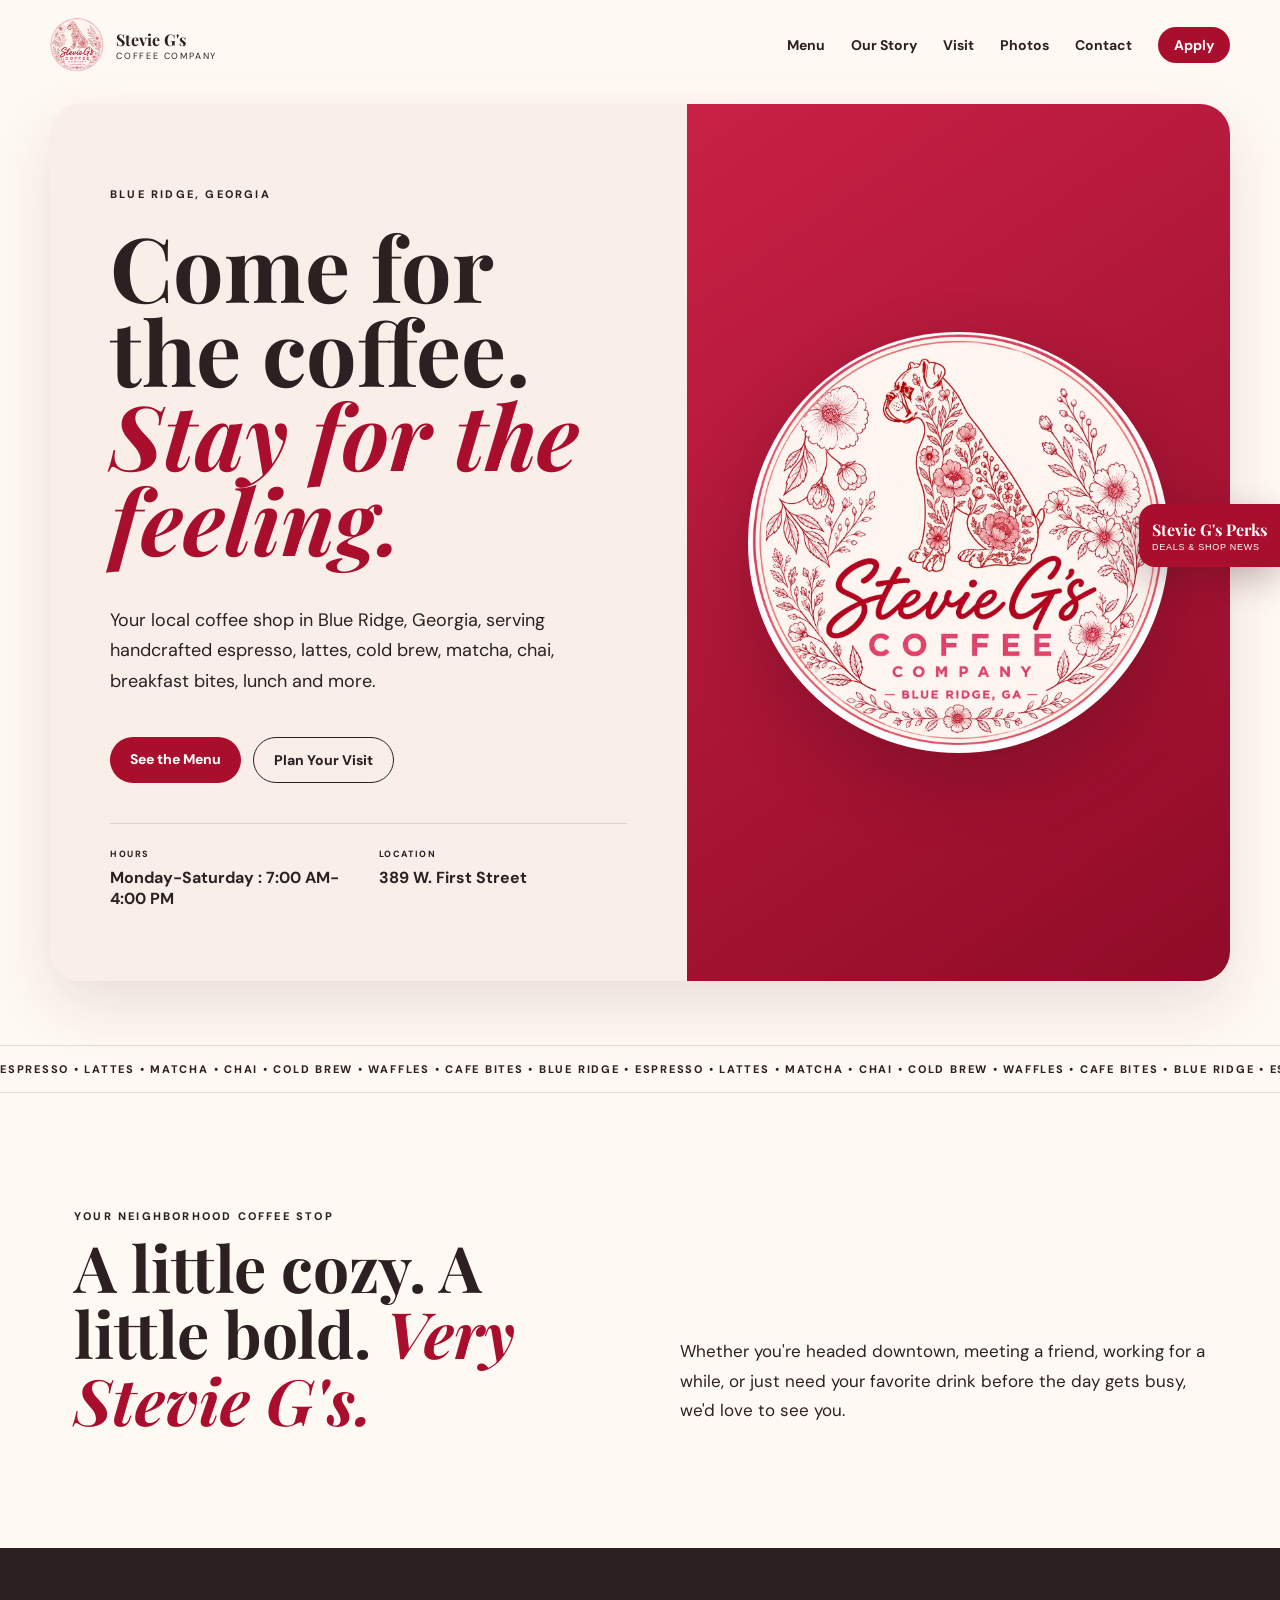
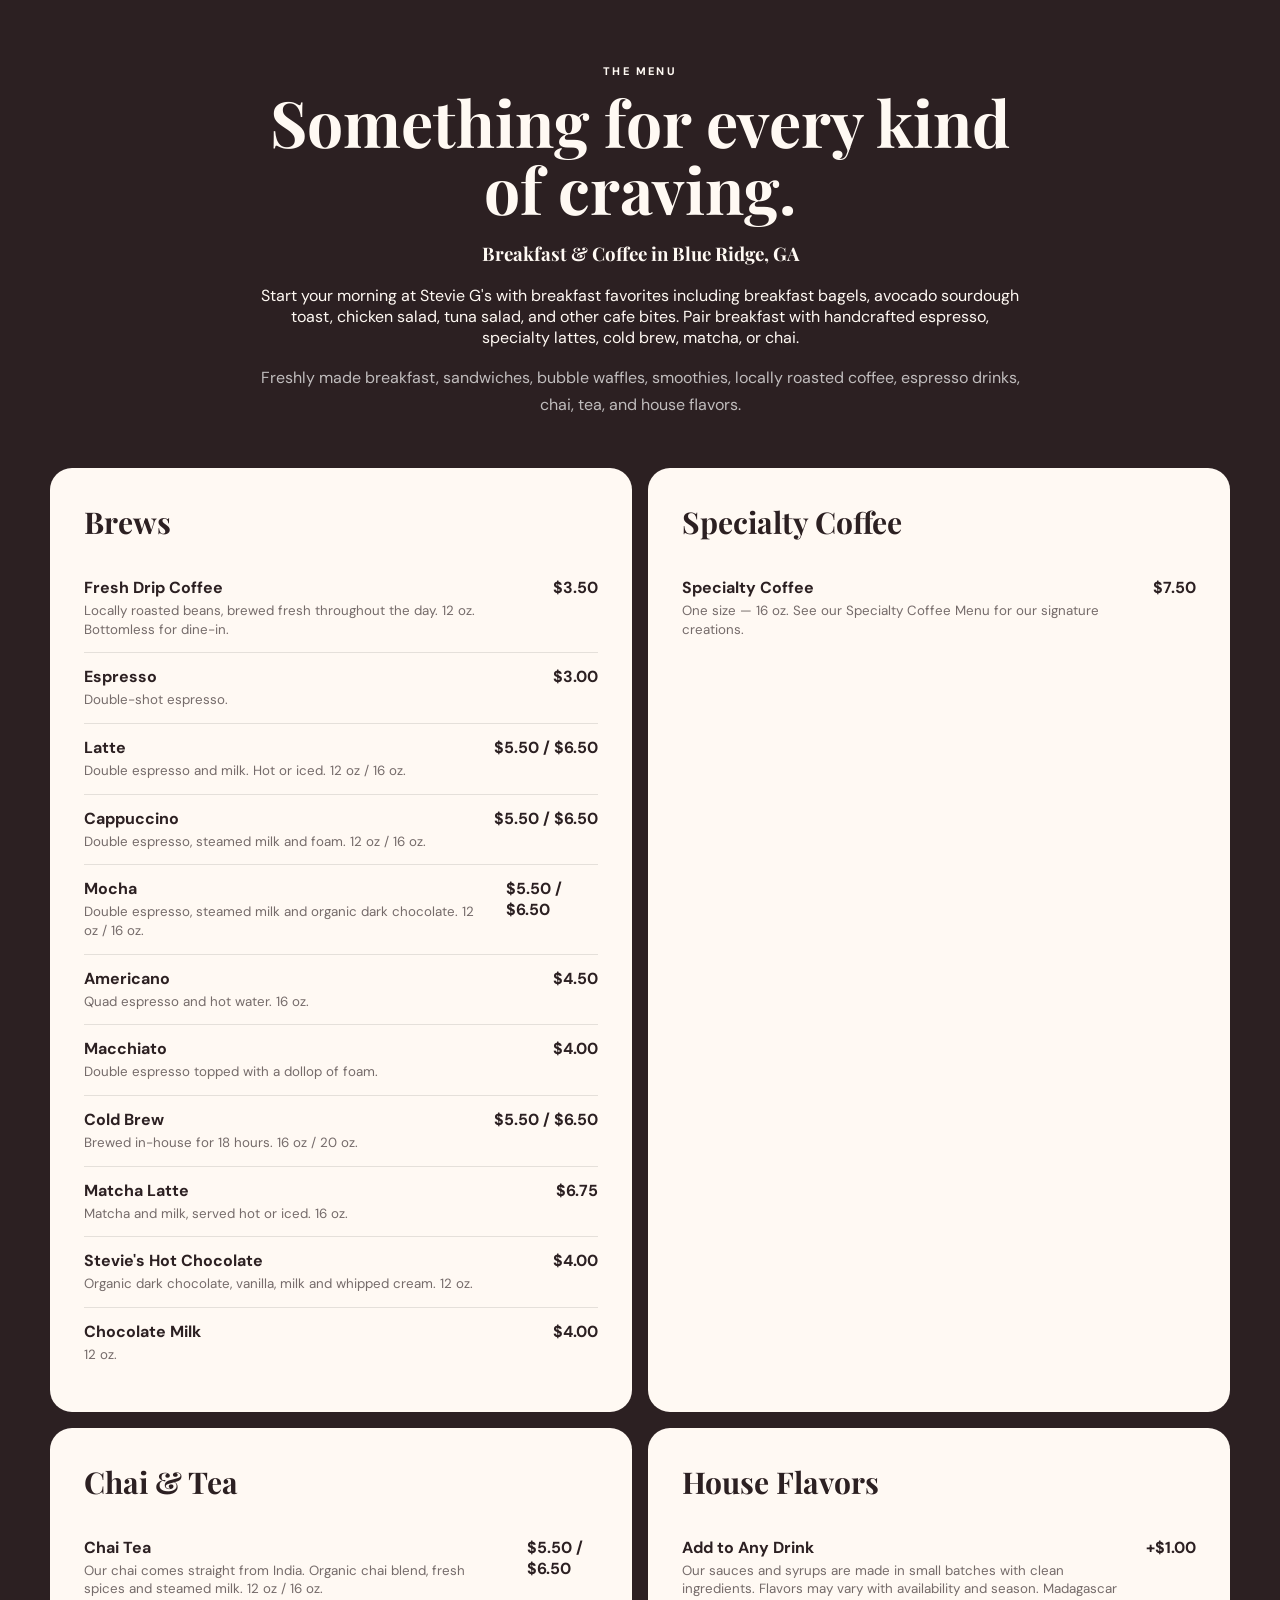
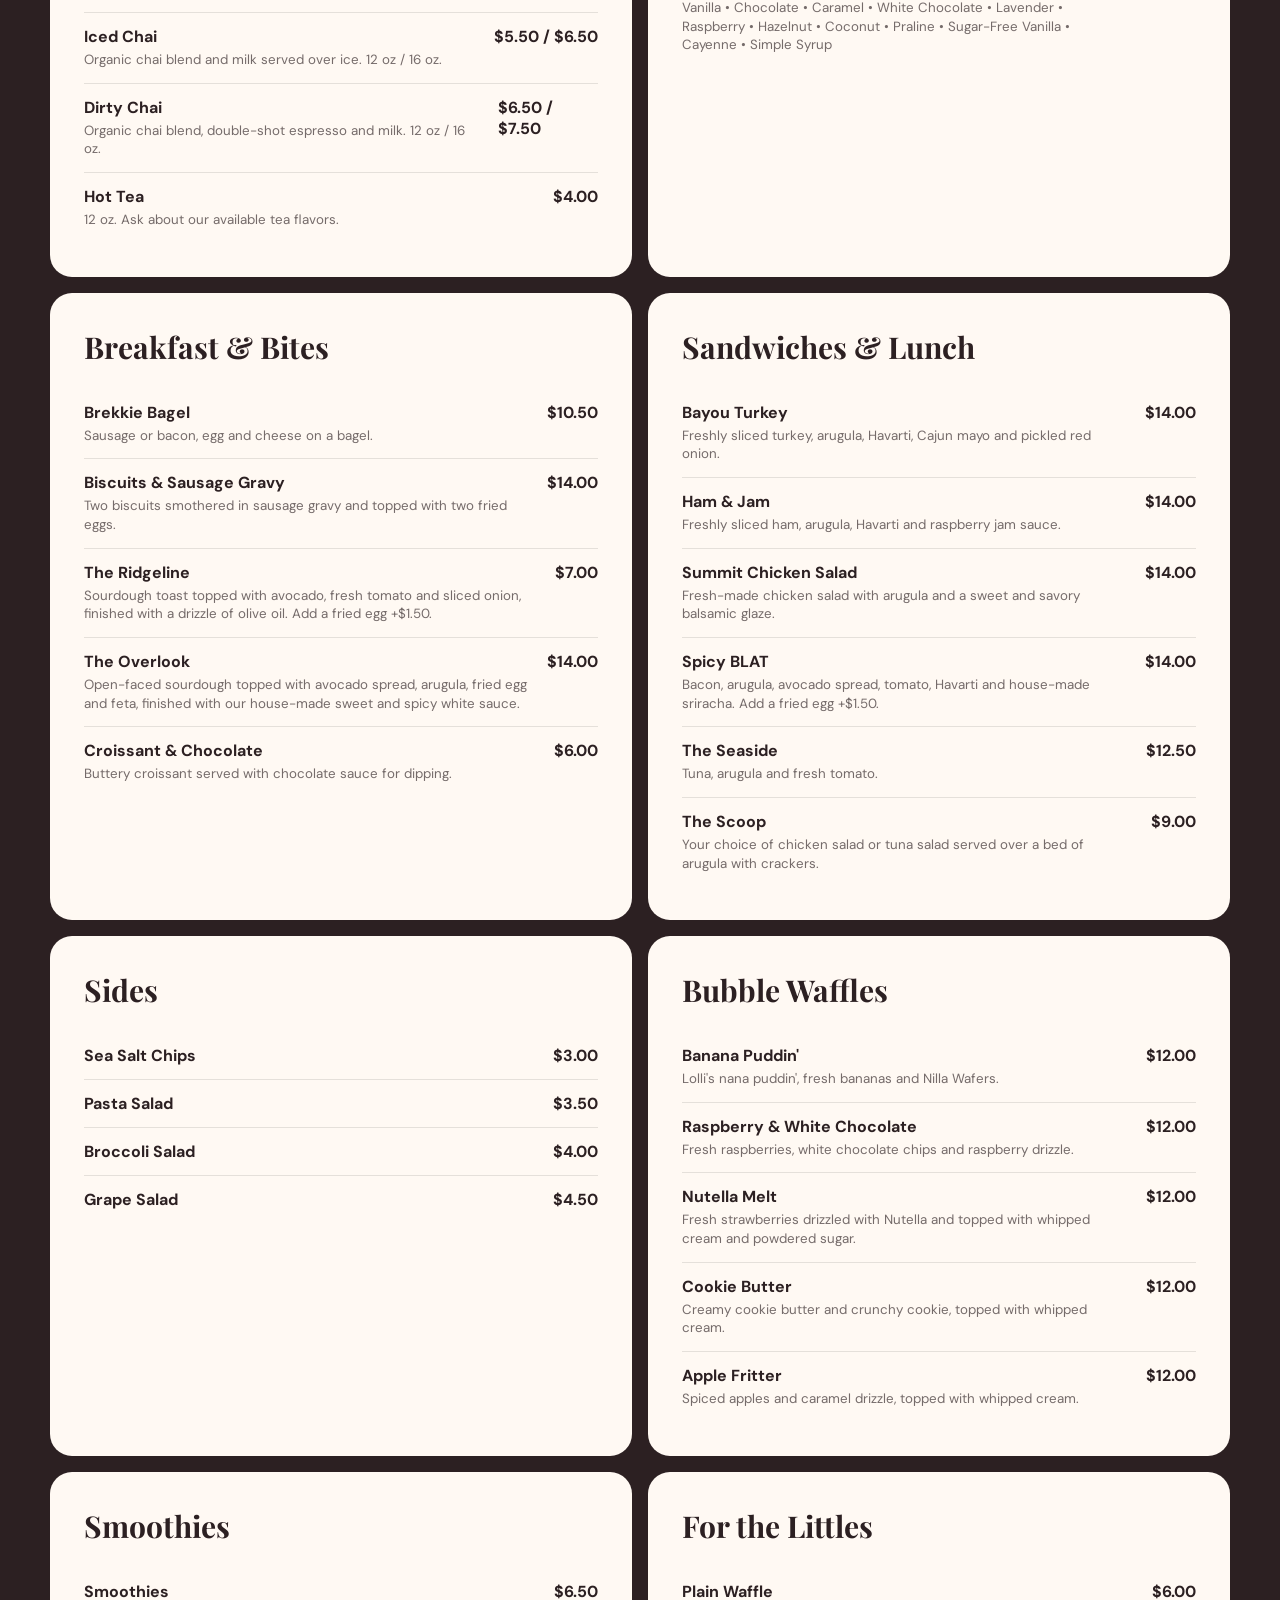
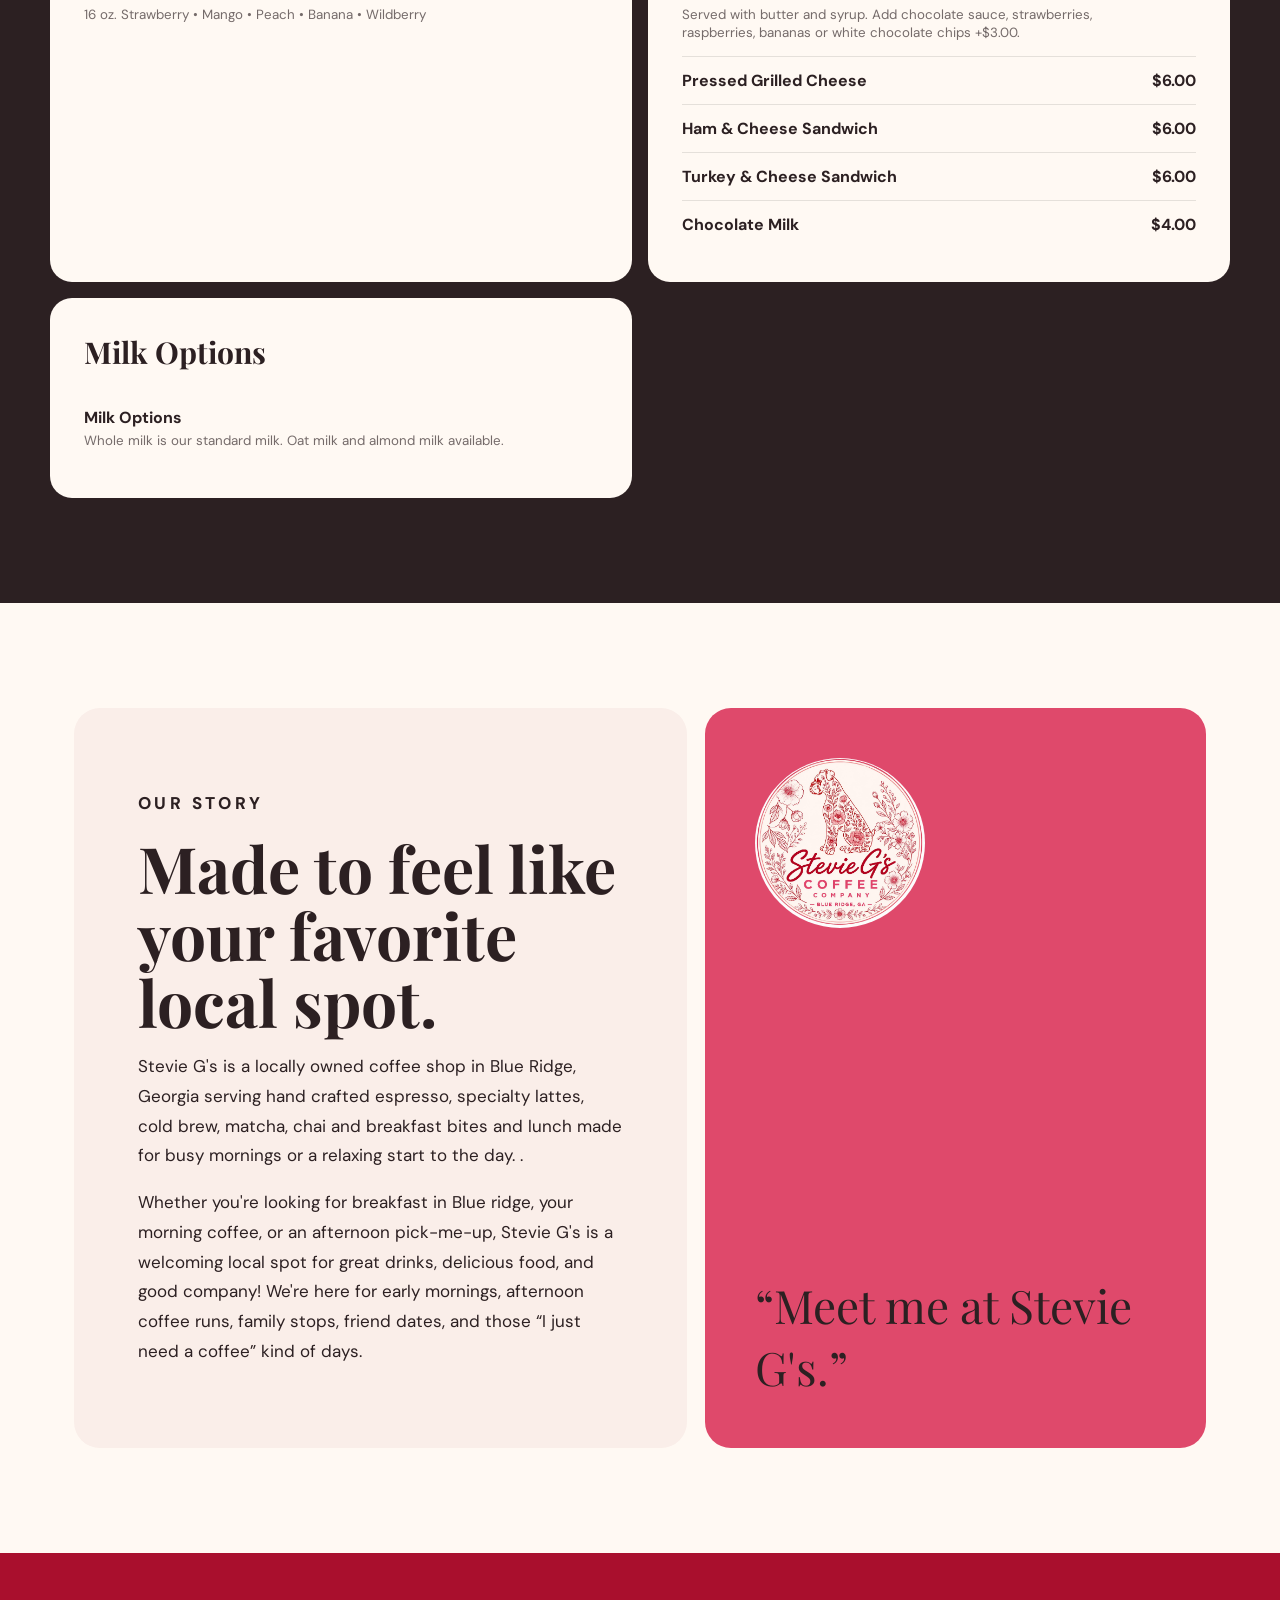
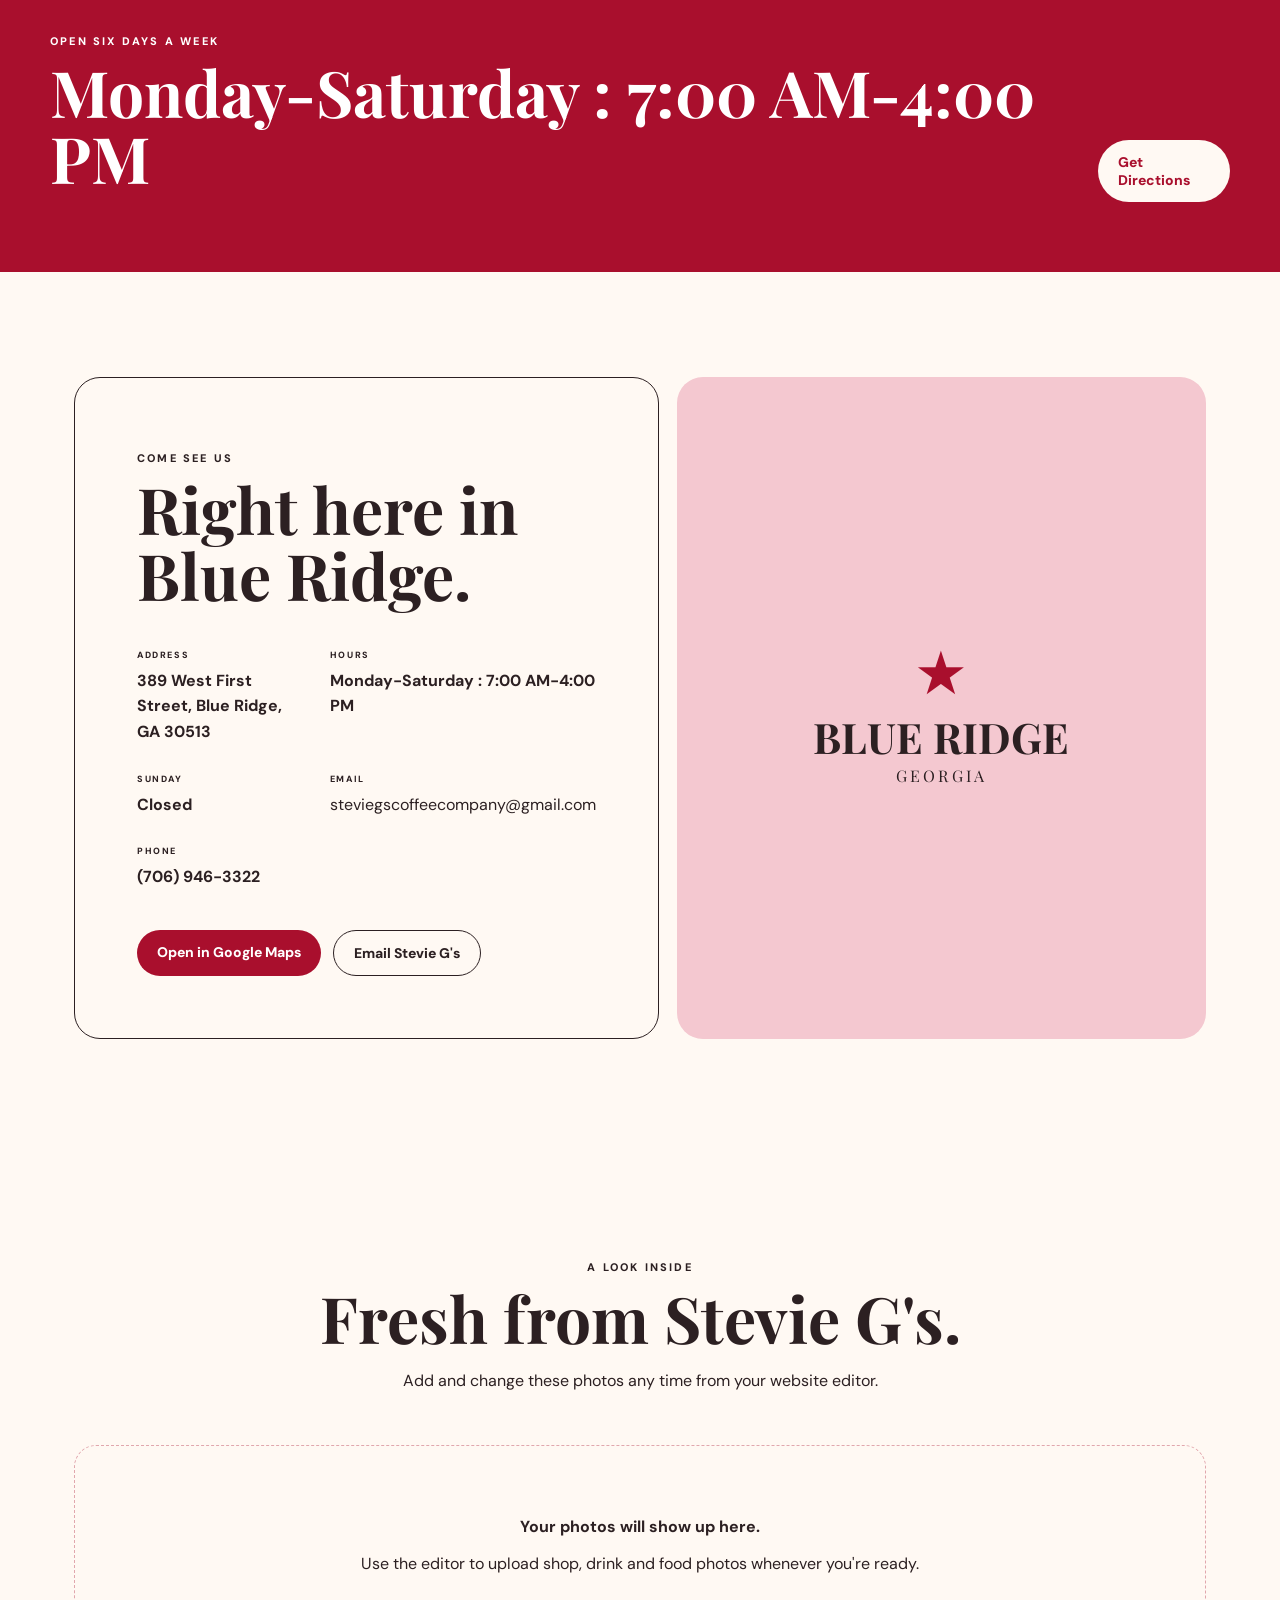
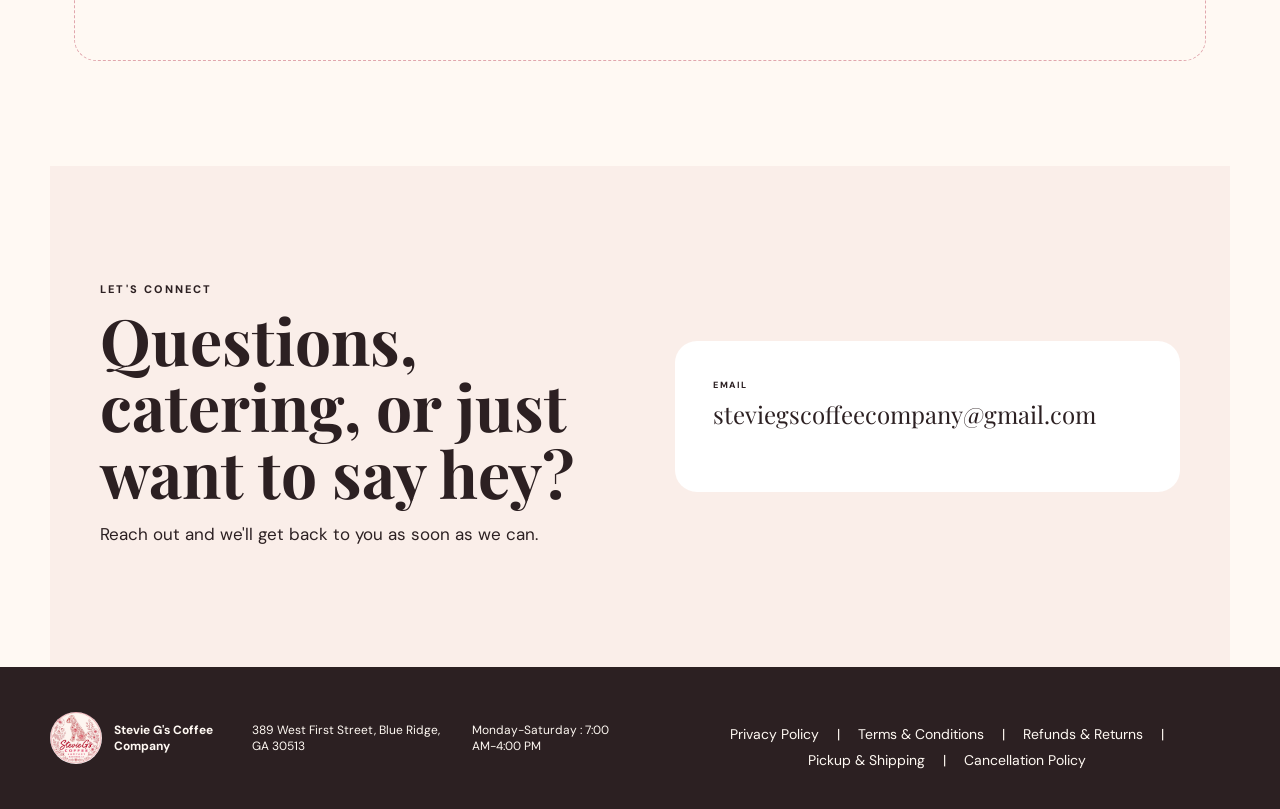
==== commit d86ed518: "Create a full-width scrolling text banner for desktop and laptop (6aa6c7bab29ebe3ae5131114)" ====
--- a/index.html
+++ b/index.html
@@ -83,7 +83,7 @@
   </div>
 </section>
 
-<section class="ticker"><div>ESPRESSO • LATTES • MATCHA • CHAI • COLD BREW • WAFFLES • CAFE BITES • BLUE RIDGE •</div></section>
+<section class="ticker"><div><span>ESPRESSO • LATTES • MATCHA • CHAI • COLD BREW • WAFFLES • CAFE BITES • BLUE RIDGE • </span><span aria-hidden="true">ESPRESSO • LATTES • MATCHA • CHAI • COLD BREW • WAFFLES • CAFE BITES • BLUE RIDGE • </span><span aria-hidden="true">ESPRESSO • LATTES • MATCHA • CHAI • COLD BREW • WAFFLES • CAFE BITES • BLUE RIDGE • </span><span aria-hidden="true">ESPRESSO • LATTES • MATCHA • CHAI • COLD BREW • WAFFLES • CAFE BITES • BLUE RIDGE • </span><span aria-hidden="true">ESPRESSO • LATTES • MATCHA • CHAI • COLD BREW • WAFFLES • CAFE BITES • BLUE RIDGE • </span><span aria-hidden="true">ESPRESSO • LATTES • MATCHA • CHAI • COLD BREW • WAFFLES • CAFE BITES • BLUE RIDGE • </span></div></section>
 
 <section class="welcome">
   <div>
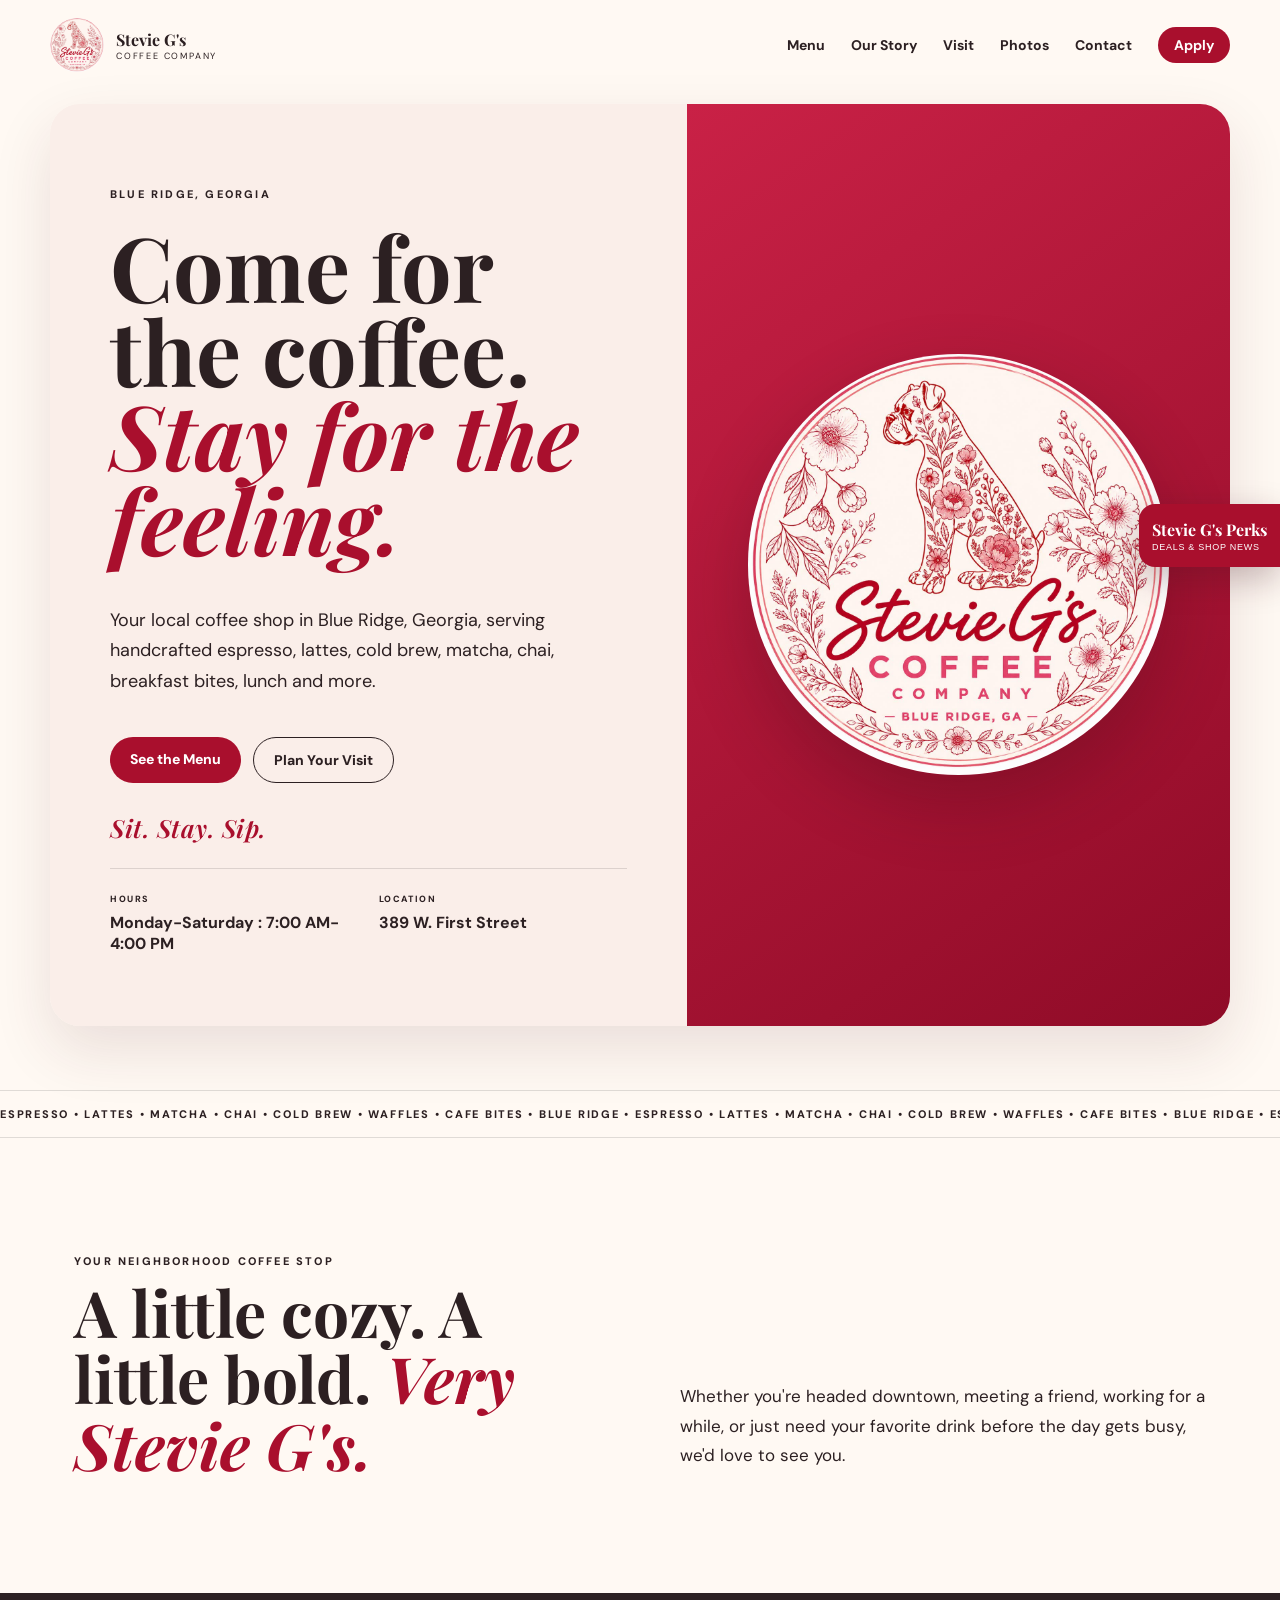
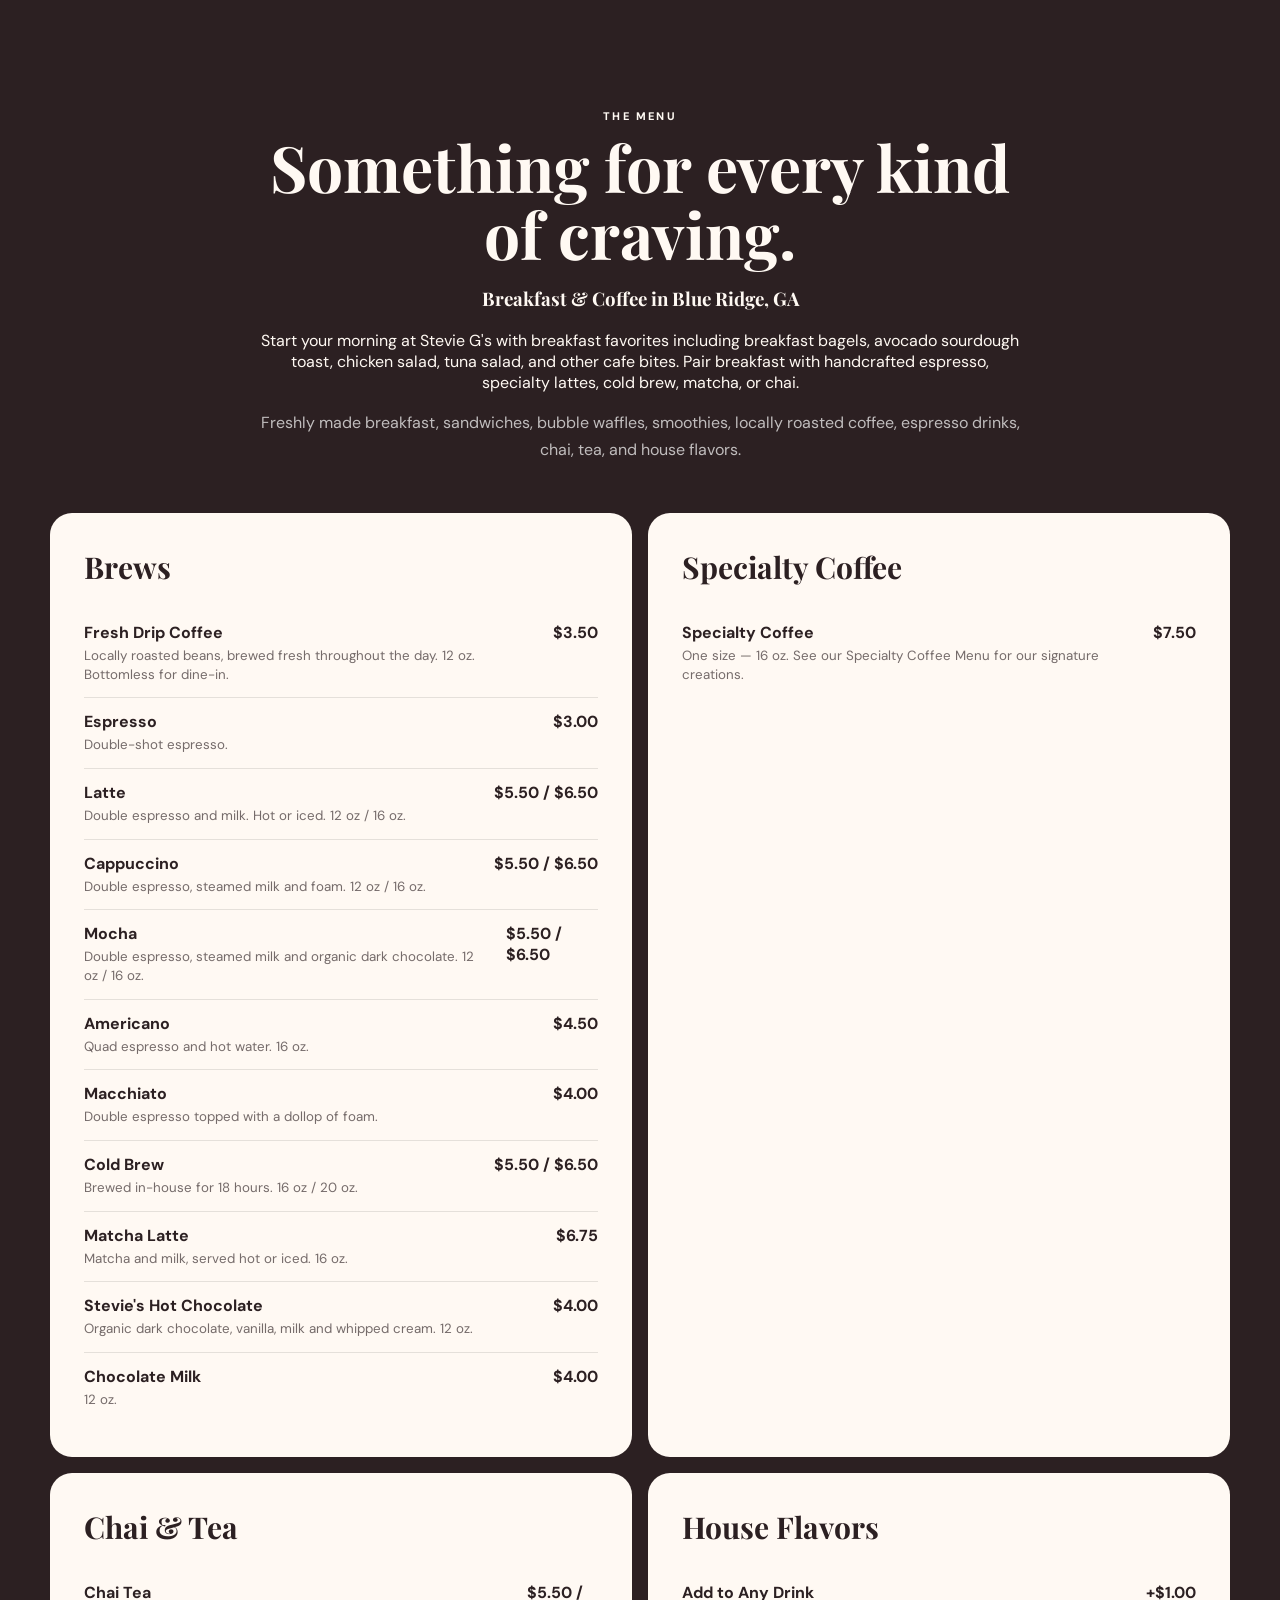
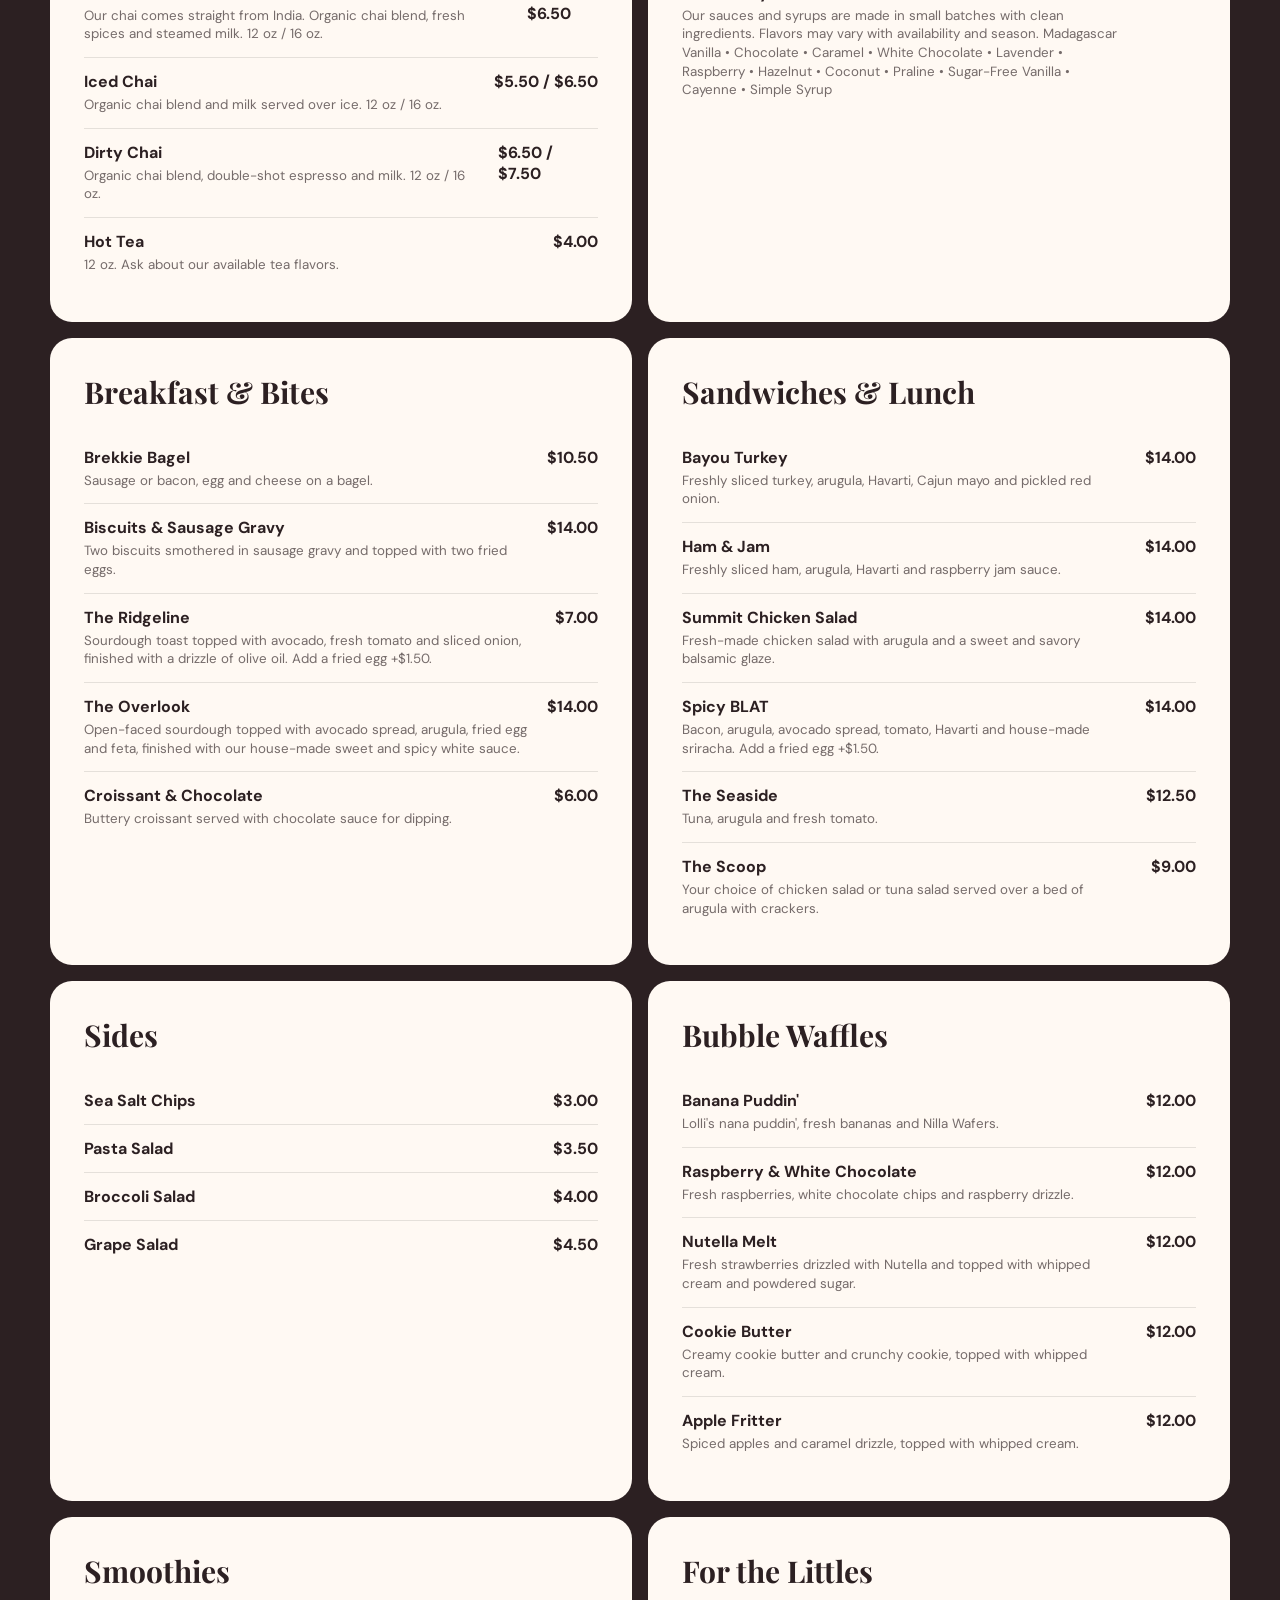
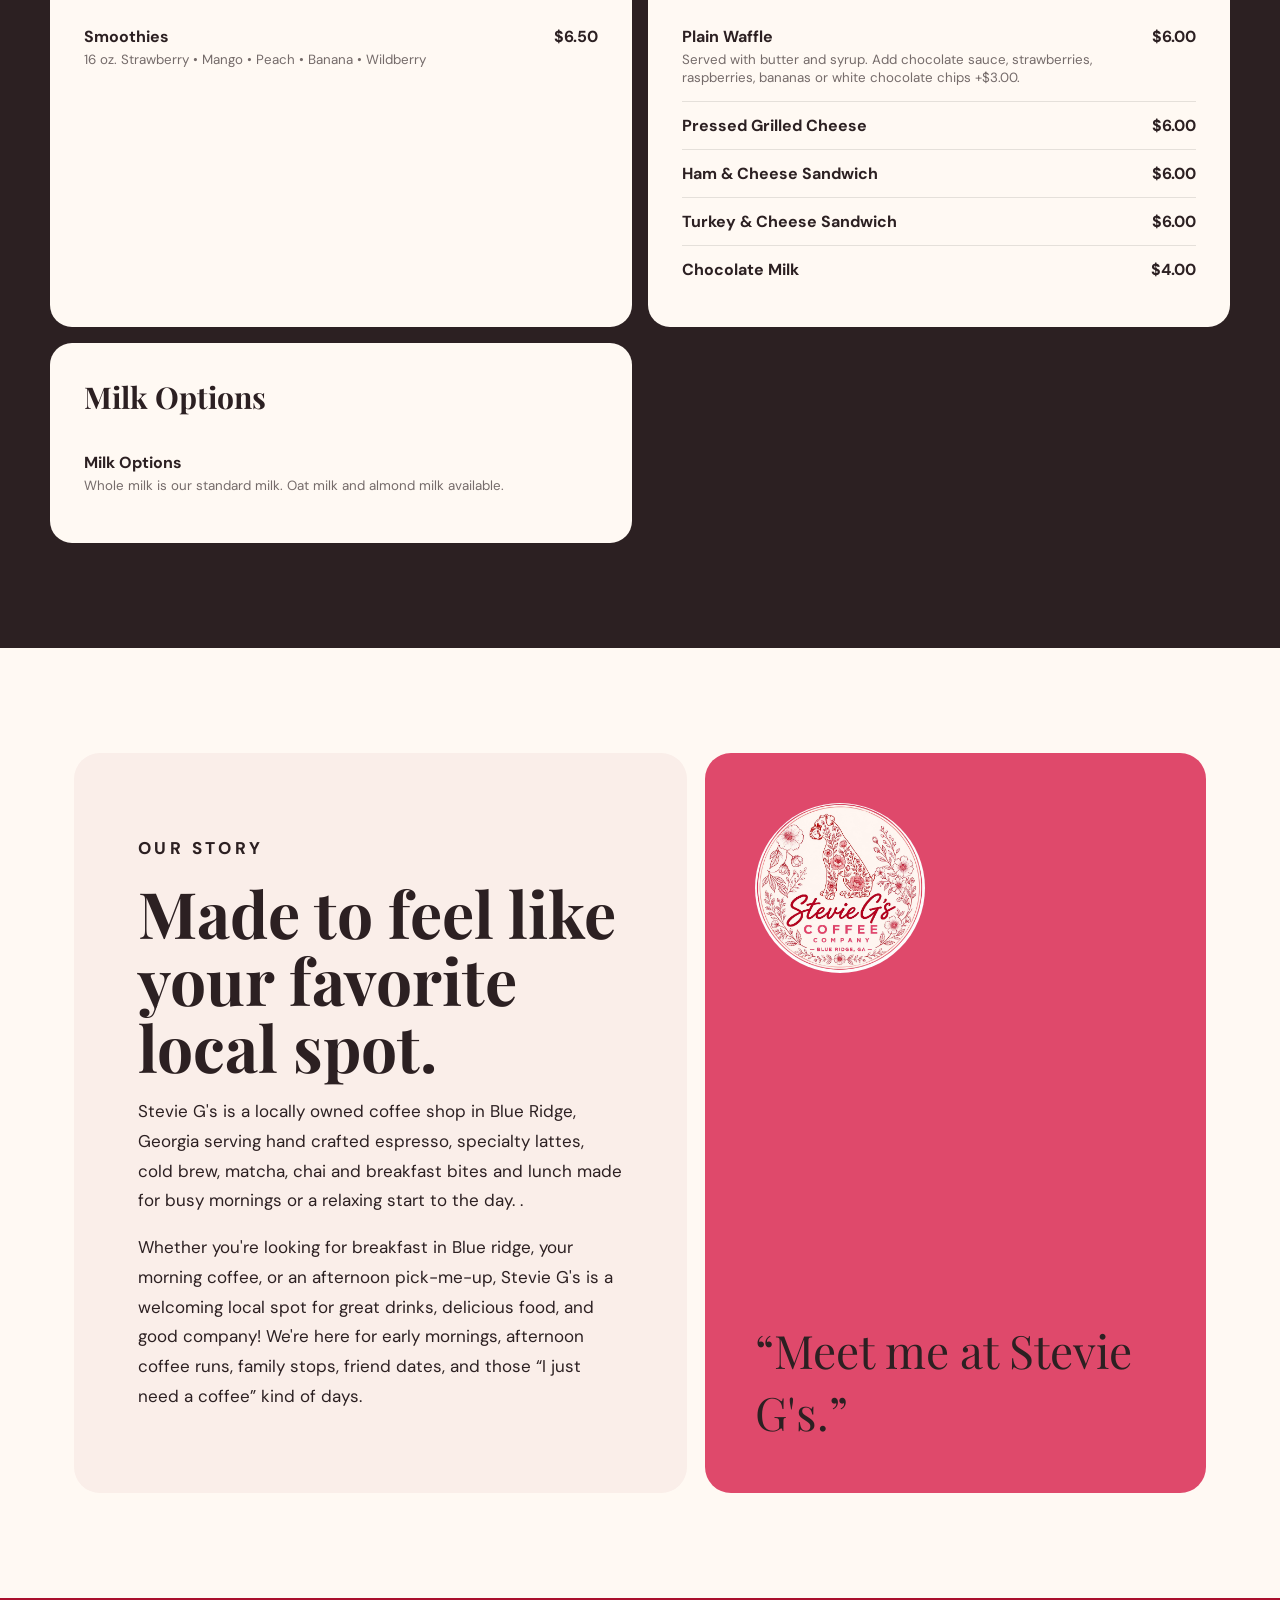
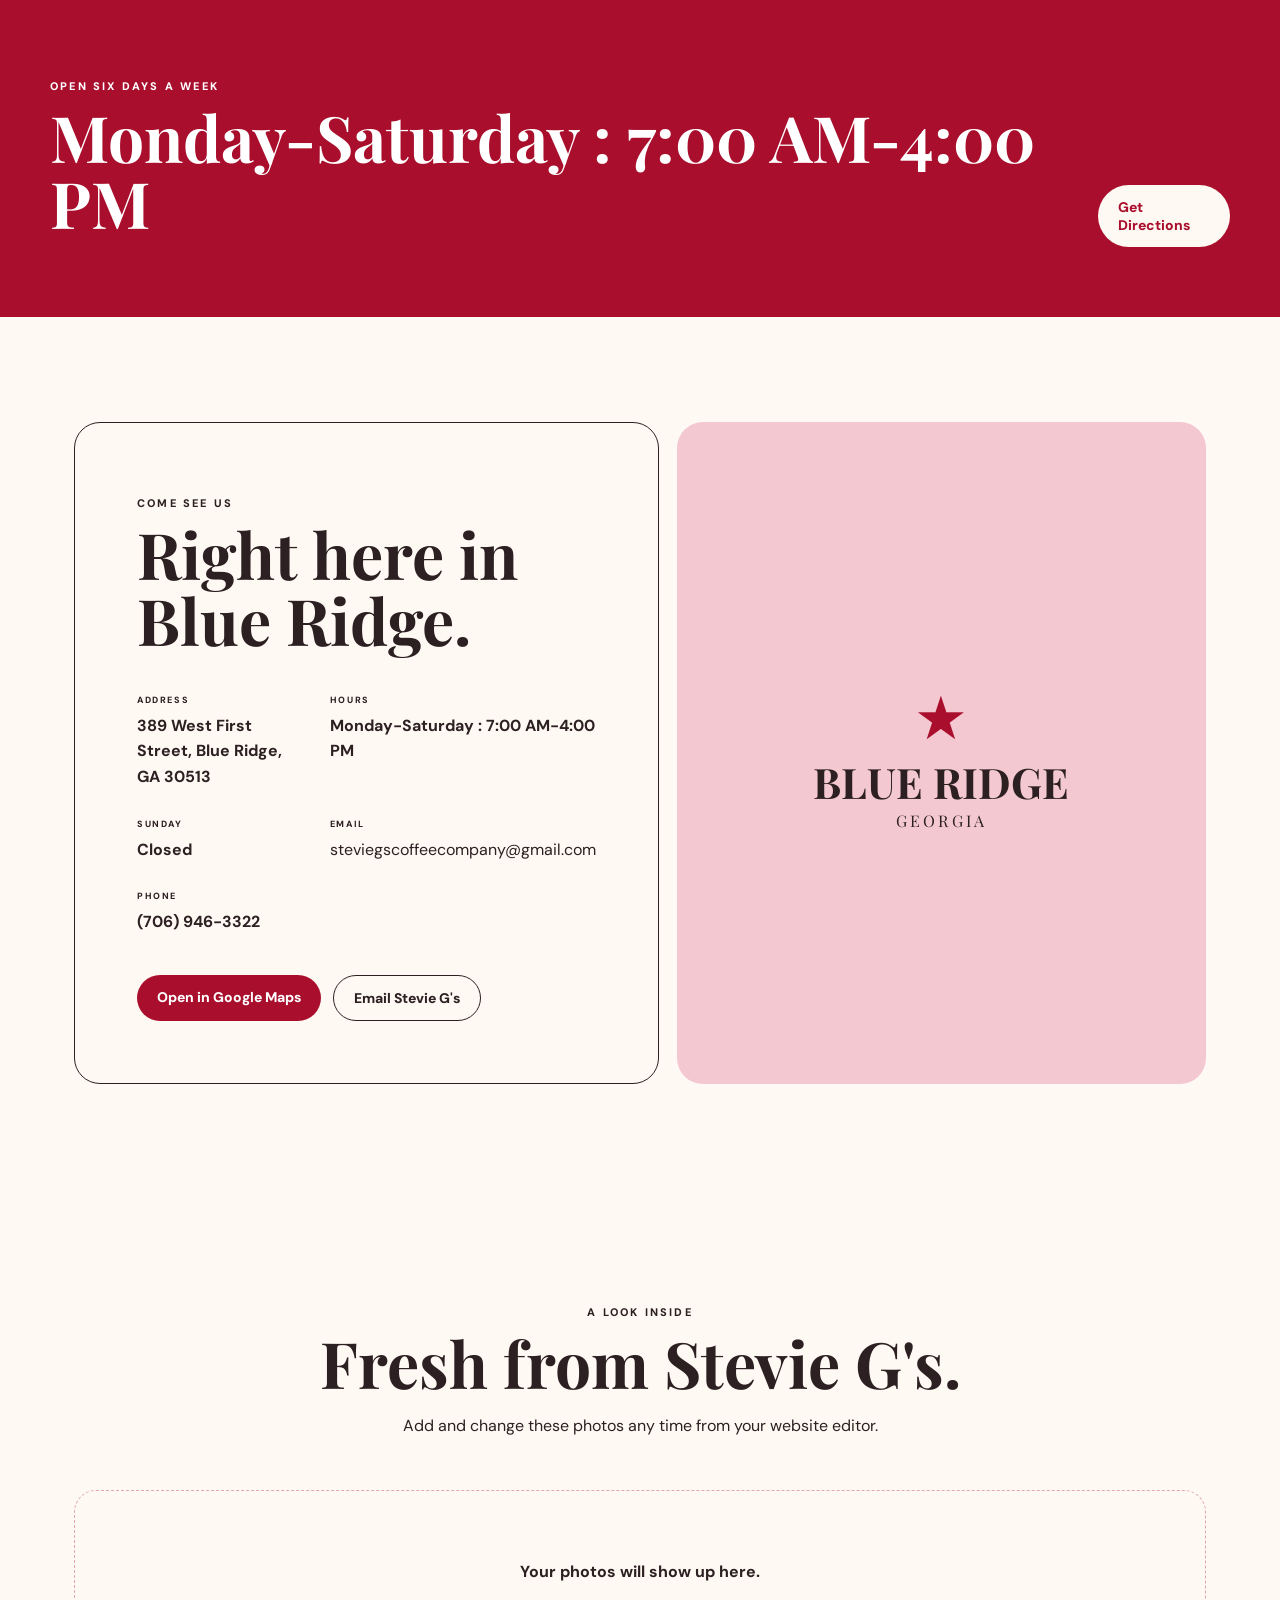
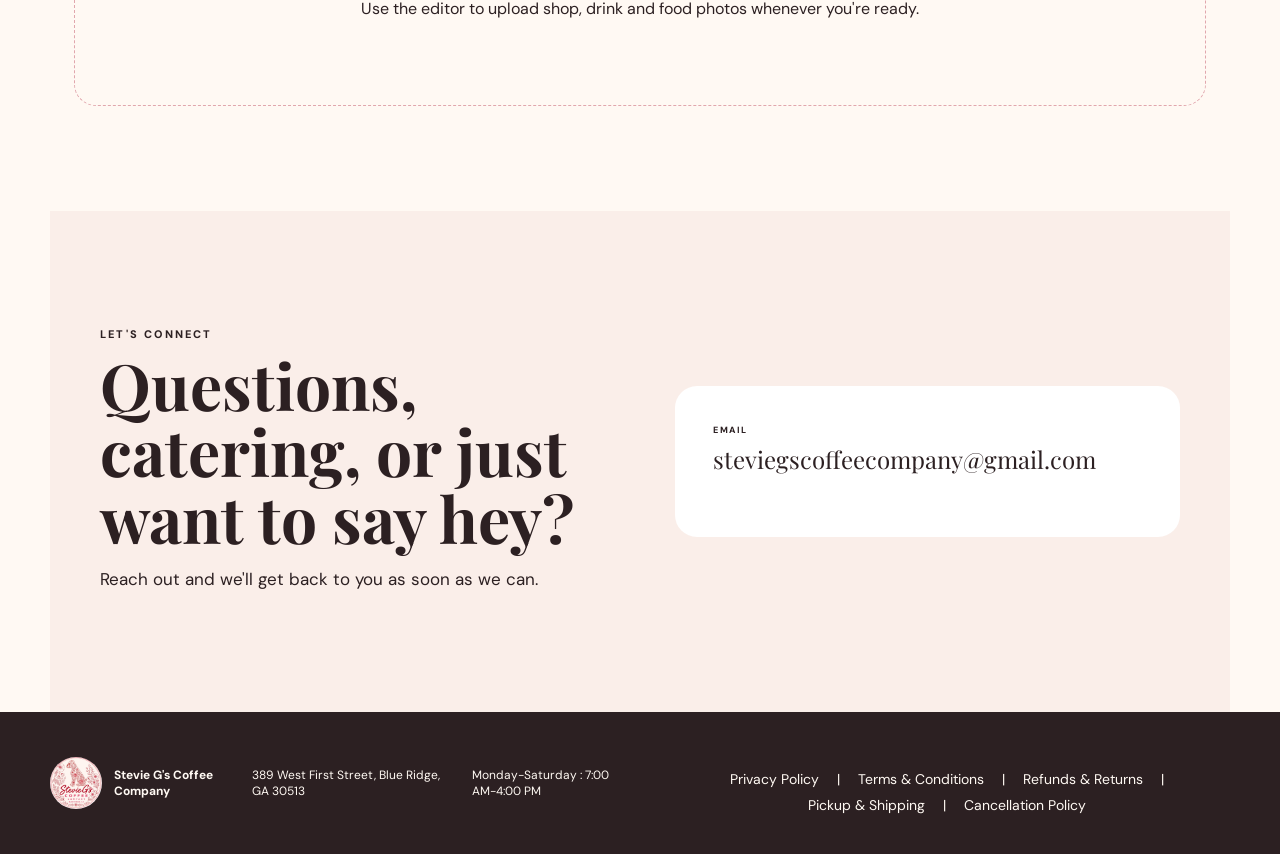
==== commit b39db742: "Add "Sit. Stay. Sip." to Stevie G’s Coffee Company homepage near the top (6aa6cbee5a330de30ae4bc46)" ====
--- a/index.html
+++ b/index.html
@@ -73,6 +73,7 @@
       <a class="button primary" href="#menu">See the Menu</a>
       <a class="button secondary" href="#visit">Plan Your Visit</a>
     </div>
+    <p class="hero-motto">Sit. Stay. Sip.</p>
     <div class="quick">
       <div><span>HOURS</span><strong id="hours-short"></strong></div>
       <div><span>LOCATION</span><strong>389 W. First Street</strong></div>
--- a/styles.css
+++ b/styles.css
@@ -3,7 +3,23 @@
 @media(max-width:900px){.menu-toggle{display:block}.site-nav{display:none;position:absolute;top:76px;left:0;right:0;background:var(--cream);padding:20px;border-radius:16px;box-shadow:0 20px 50px rgba(0,0,0,.12);flex-direction:column}.site-nav.open{display:flex}.hero,.welcome,.story,.visit,.contact{grid-template-columns:1fr}.hero-copy{padding:55px 36px}.hero-photo{min-height:450px}.menu-sections{grid-template-columns:1fr}.welcome{gap:24px}.contact{gap:25px}.gallery-grid{grid-template-columns:1fr 1fr}footer{flex-direction:column;align-items:flex-start}}
 @media(max-width:560px){.brand span{display:none}.hero{width:calc(100% - 20px)}.hero-copy{padding:44px 24px}.hero h1{font-size:50px}.quick,.details{grid-template-columns:1fr}.hero-photo{min-height:360px;padding:30px}.welcome,.story,.visit,.gallery{padding:75px 20px}.story-copy,.story-logo,.visit-card{padding:34px 26px}.gallery-grid{grid-template-columns:1fr}.gallery-grid img{height:260px}.hours-strip{flex-direction:column;align-items:flex-start}.contact{padding-block:75px}}
 
-                                                                                                                                                                                                                                                                                                                                                                                                                    /* Keep contact email from breaking awkwardly */
+/* Keep contact email from breaking awkwardly */
+.hero-motto {
+  margin: 28px 0 -16px;
+  color: var(--berry);
+  font-family: "Playfair Display", serif;
+  font-size: clamp(20px, 2vw, 25px);
+  font-style: italic;
+  font-weight: 600;
+  letter-spacing: .02em;
+}
+
+@media (max-width: 560px) {
+  .hero-motto {
+    margin-top: 24px;
+  }
+}
+
 #contact-email {
   white-space: nowrap;
   font-size: clamp(16px, 2vw, 24px);
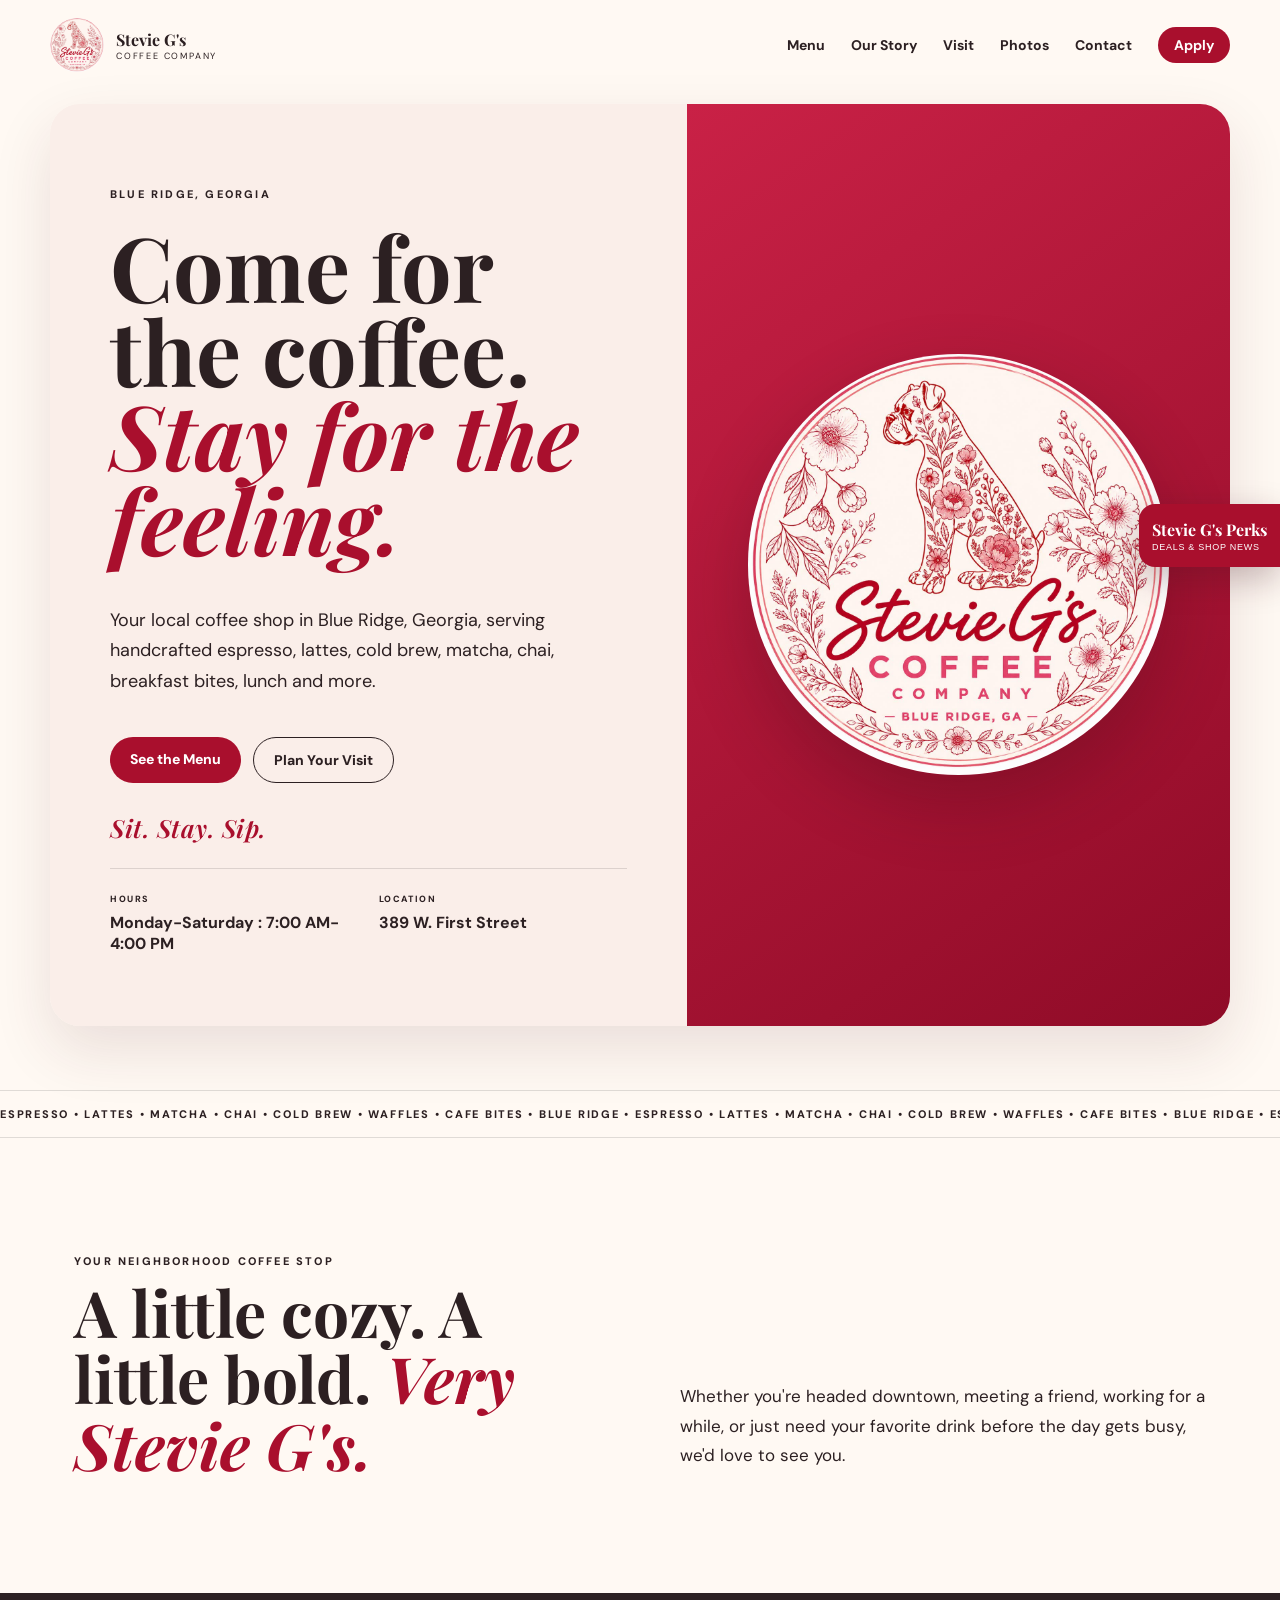
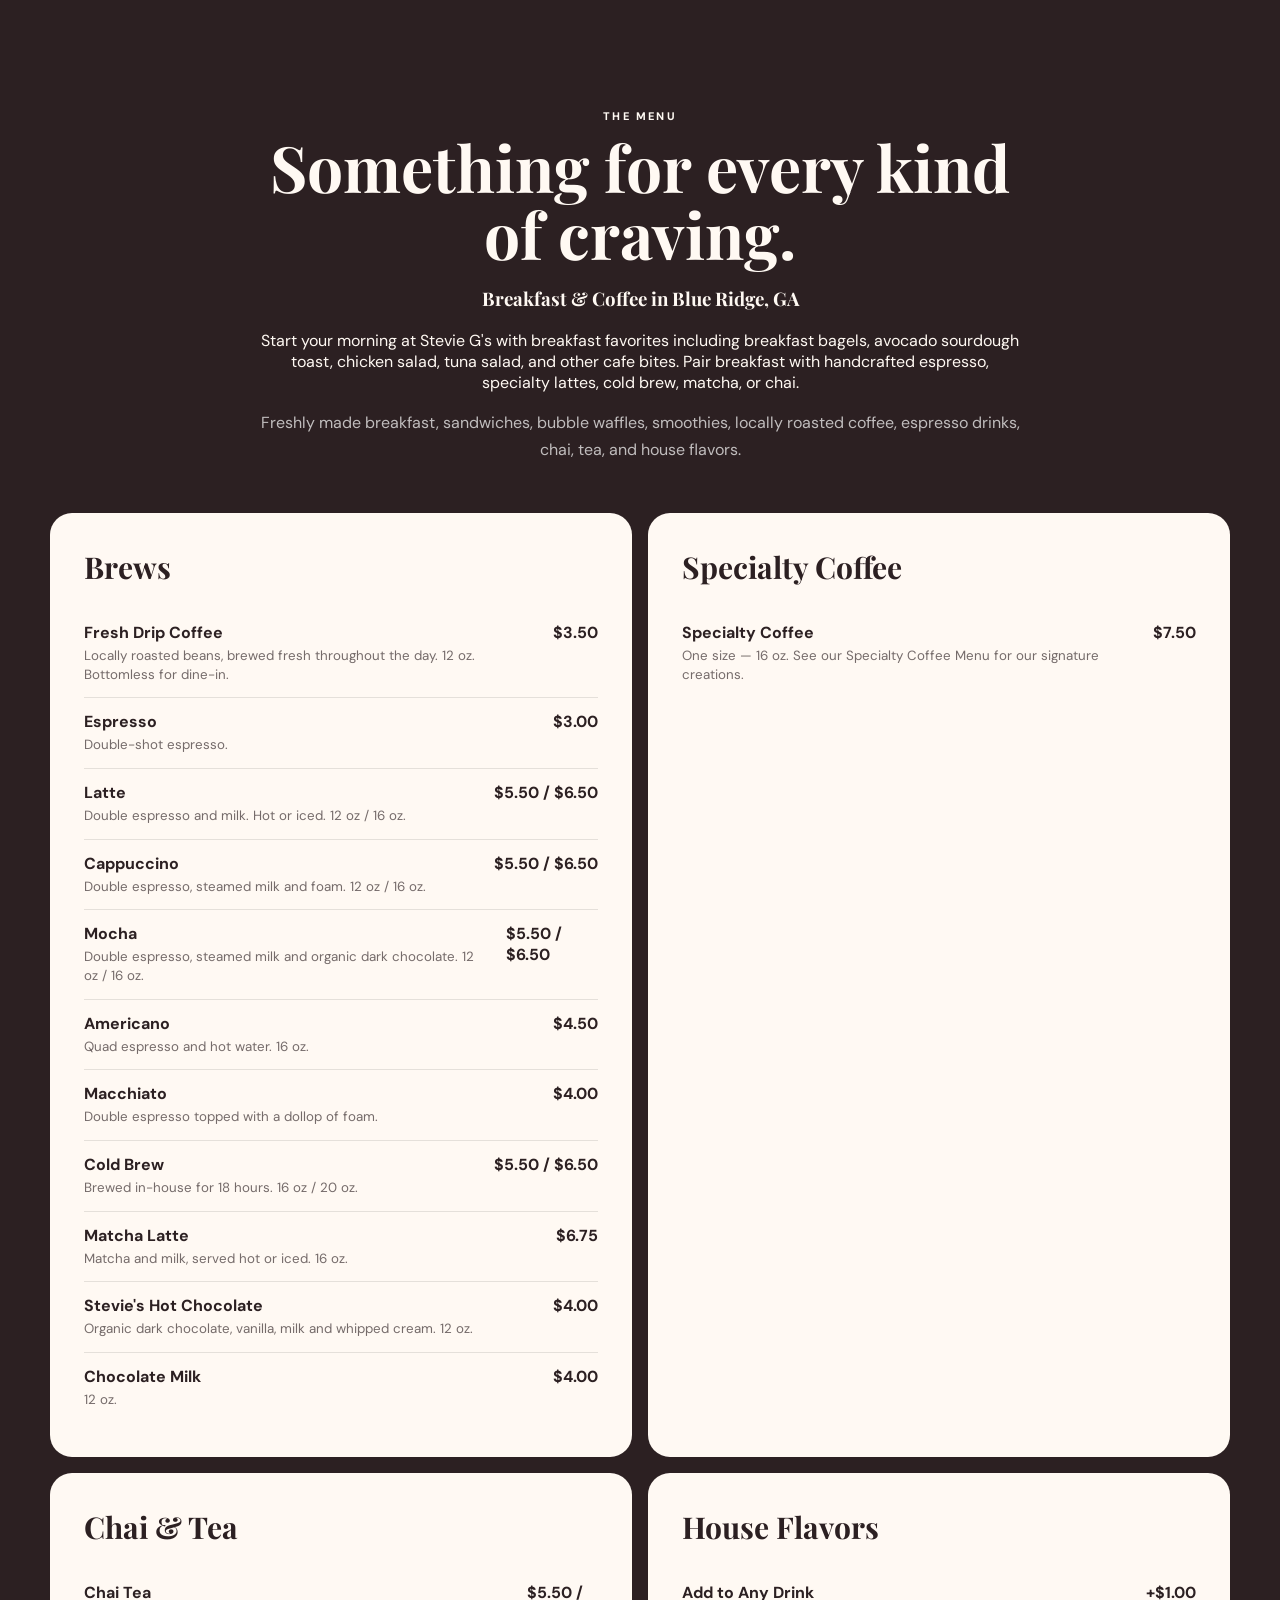
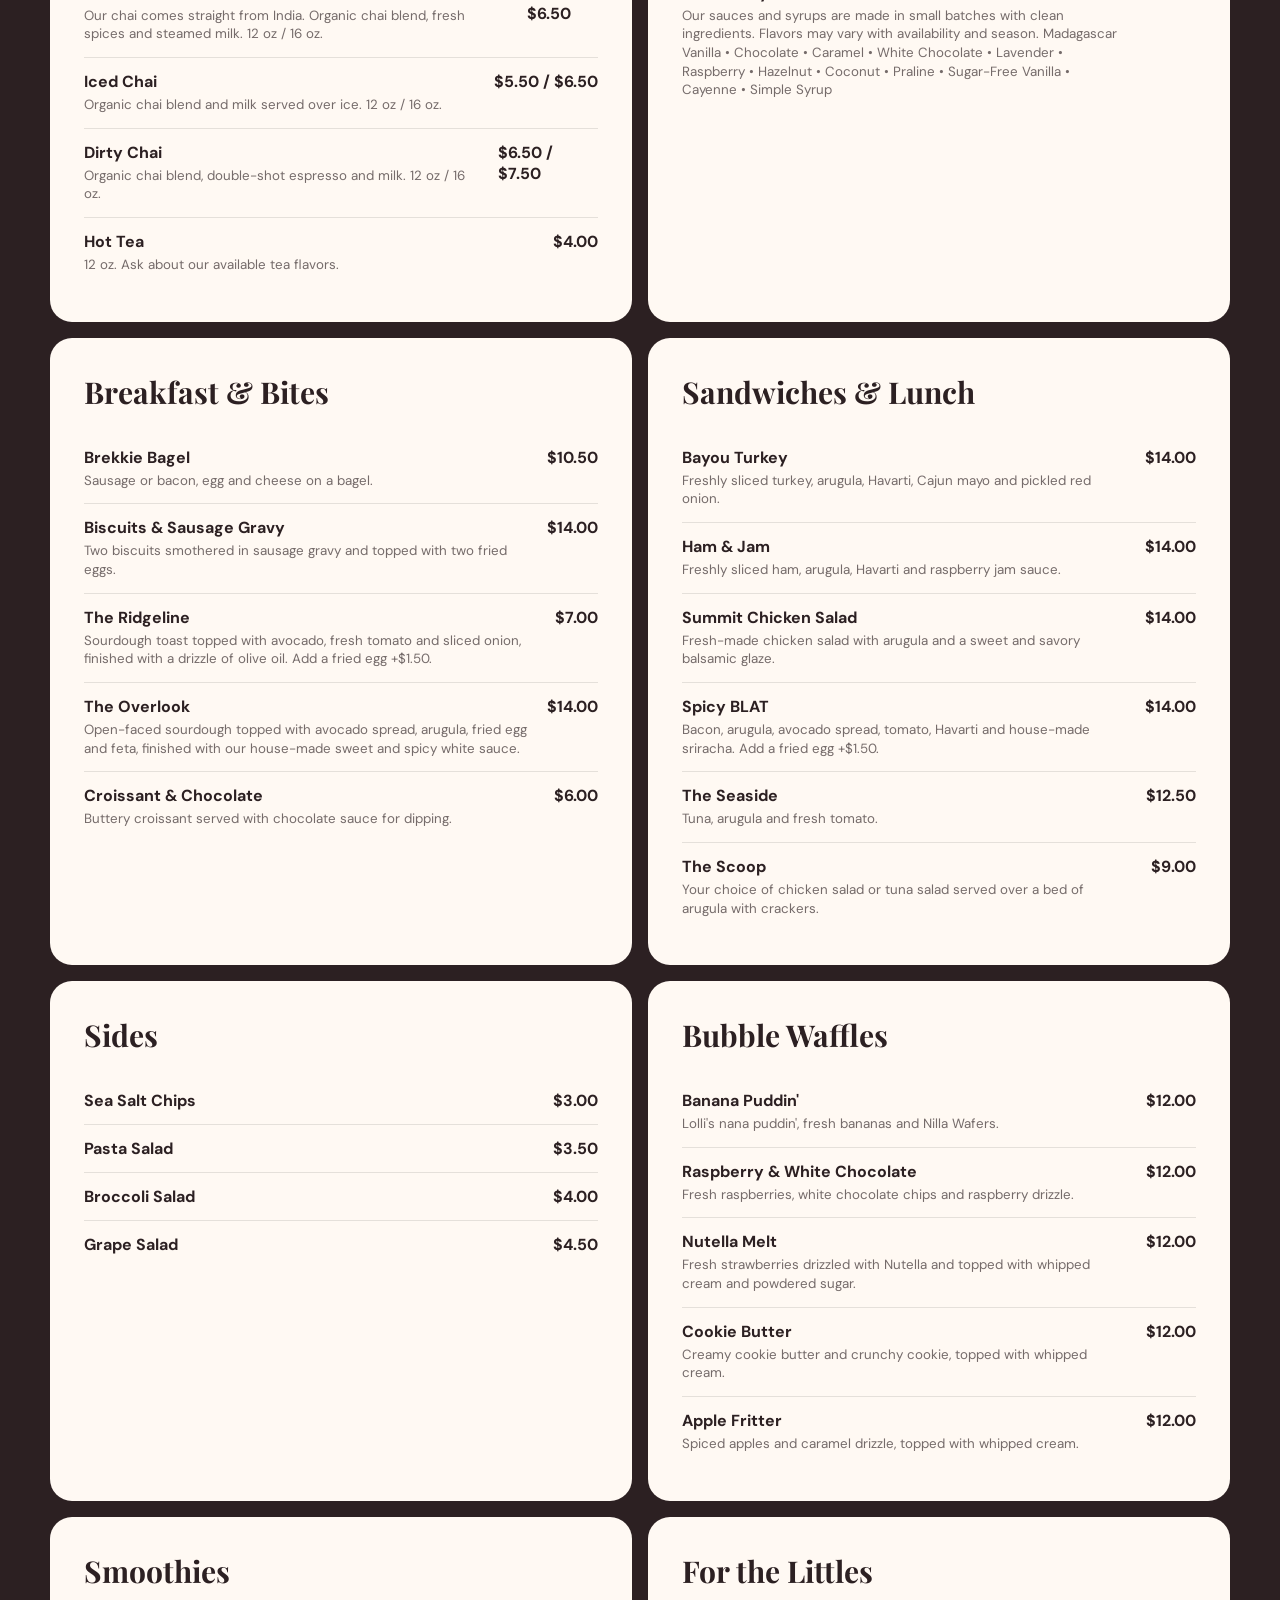
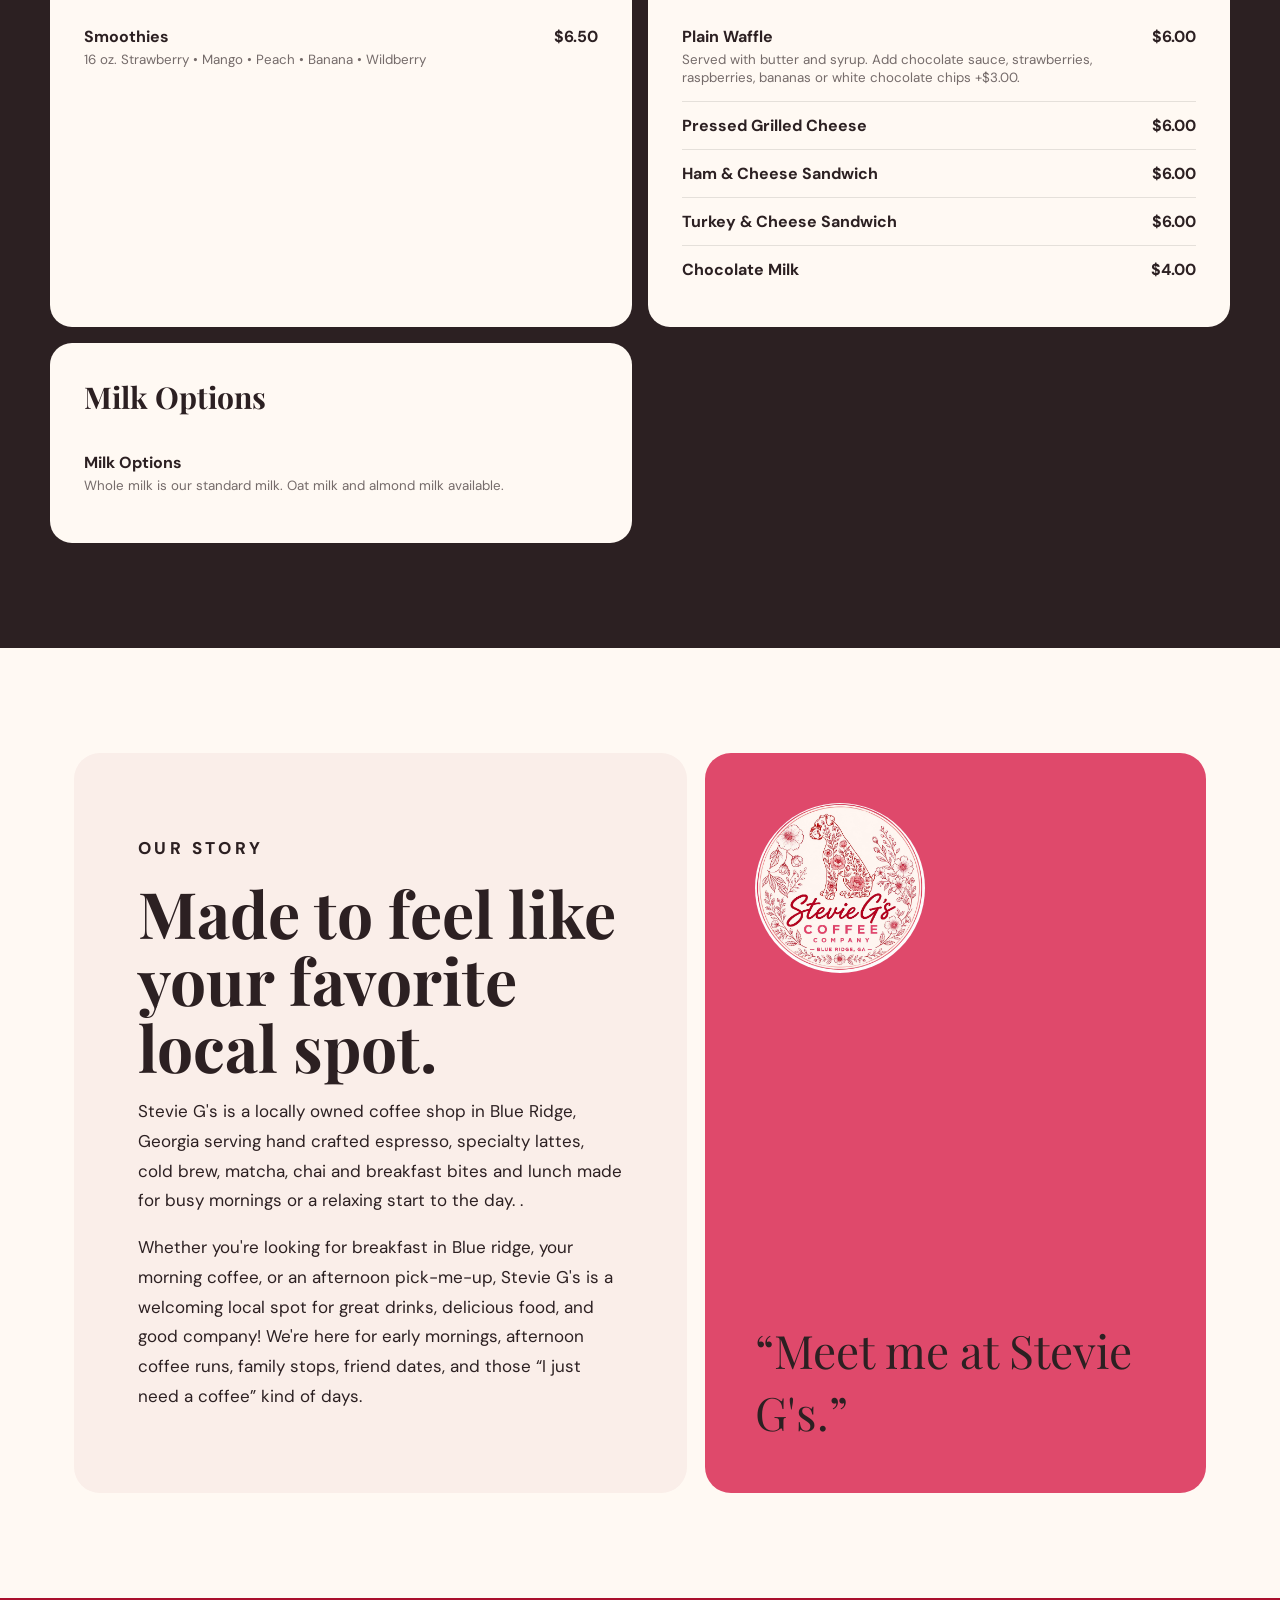
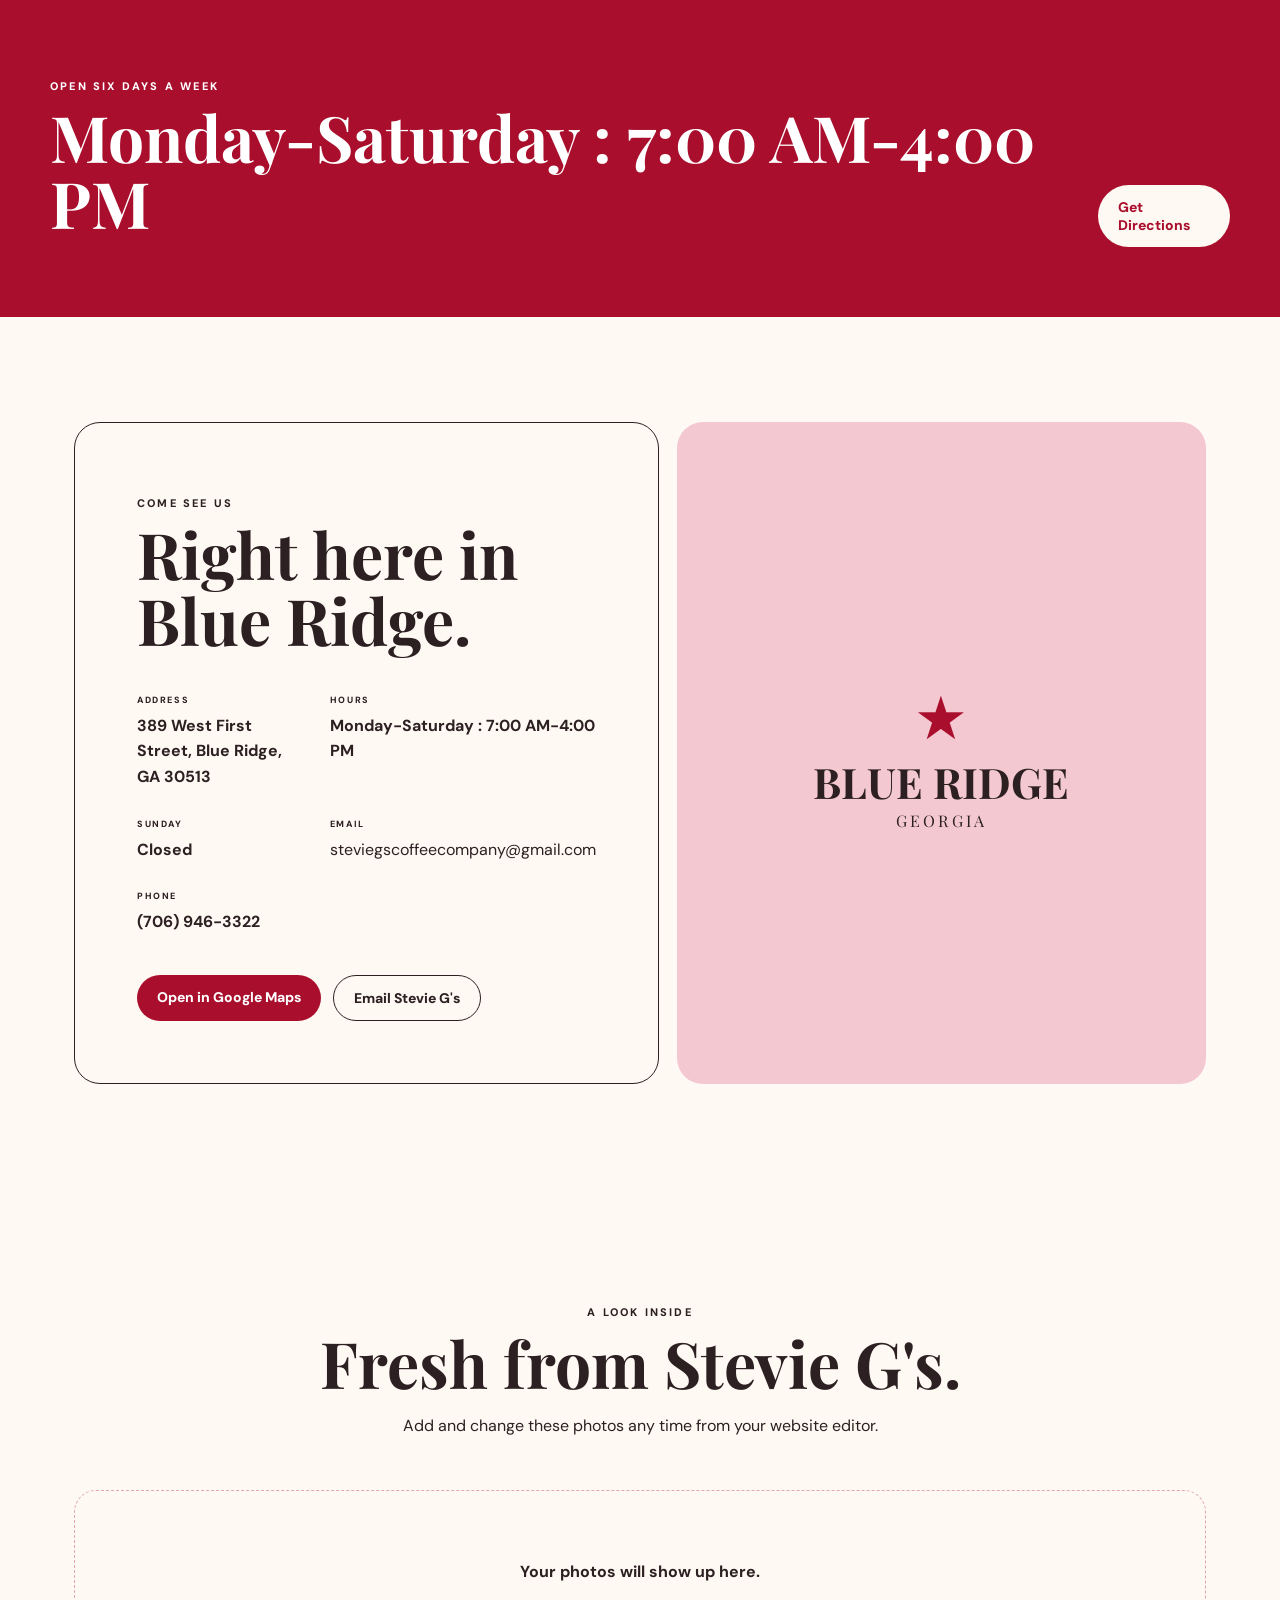
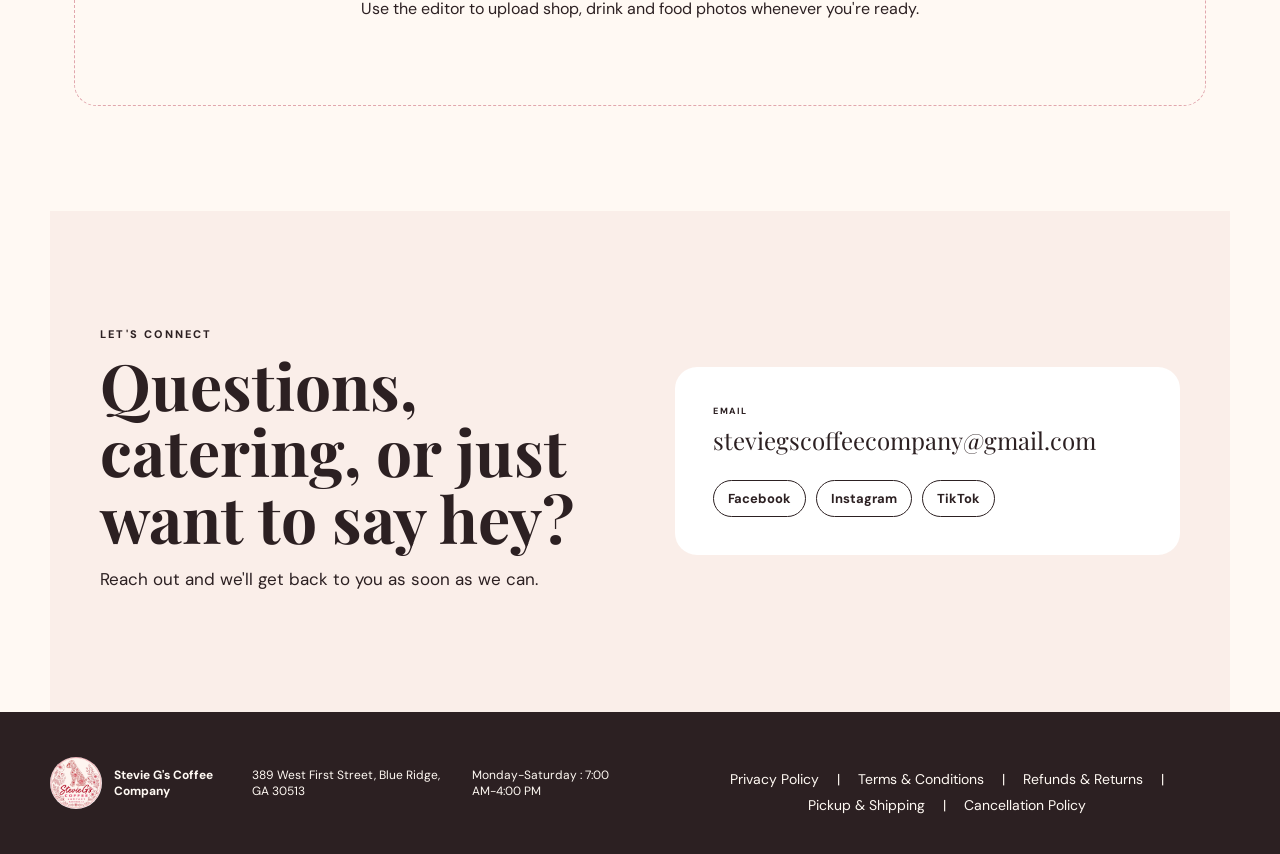
==== commit 5e35865b: "Create social media links for Facebook, Instagram, and TikTok (6aa6daf7008e57896e48d423)" ====
--- a/index.html
+++ b/index.html
@@ -11,6 +11,11 @@
   "telephone": "+1-706-946-3322",
   "priceRange": "$$",
   "description": "Locally owned coffee shop in Blue Ridge, Georgia serving espresso, handcrafted lattes, cold brew, matcha, chai, breakfast and more.",
+  "sameAs": [
+    "https://www.facebook.com/steviegscoffee/",
+    "https://www.instagram.com/steviegscoffeecompany",
+    "https://www.tiktok.com/@stevie.gs.coffee"
+  ],
   "address": {
     "@type": "PostalAddress",
     "streetAddress": "389 West First Street",
